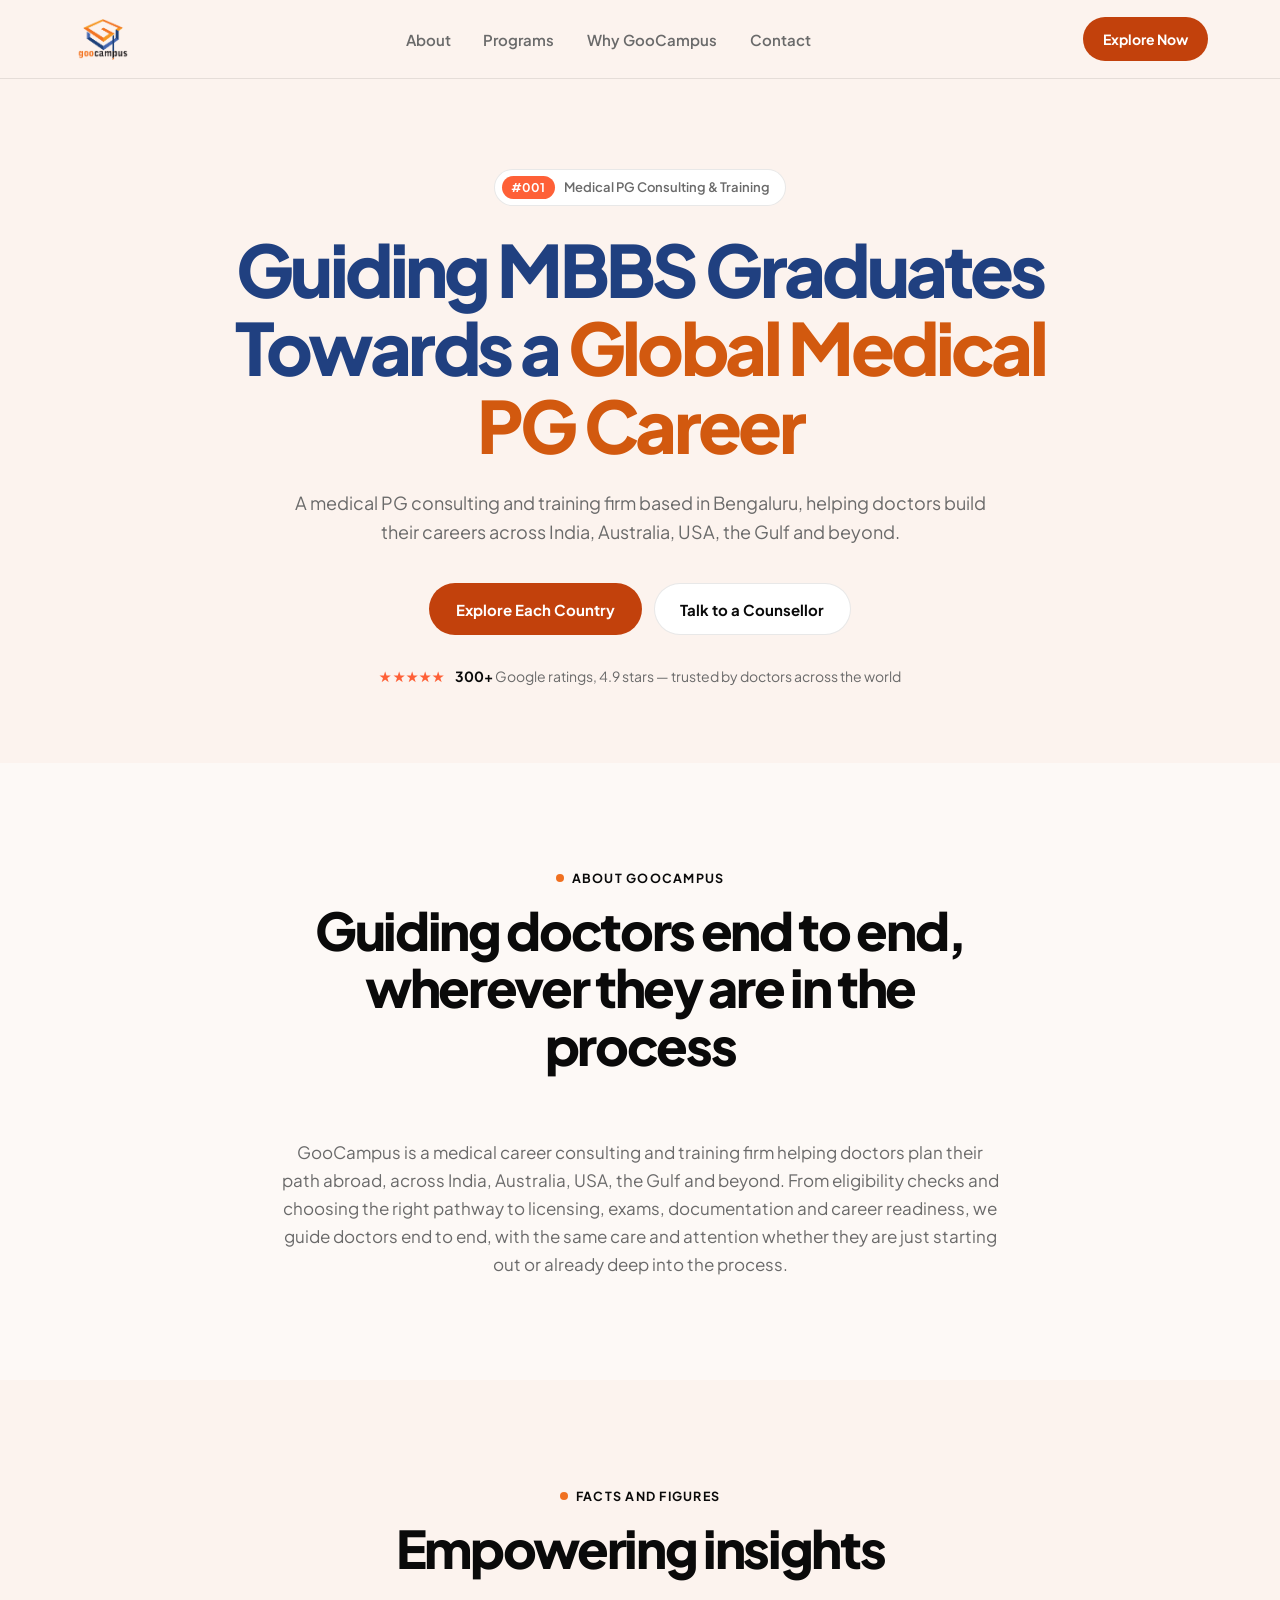
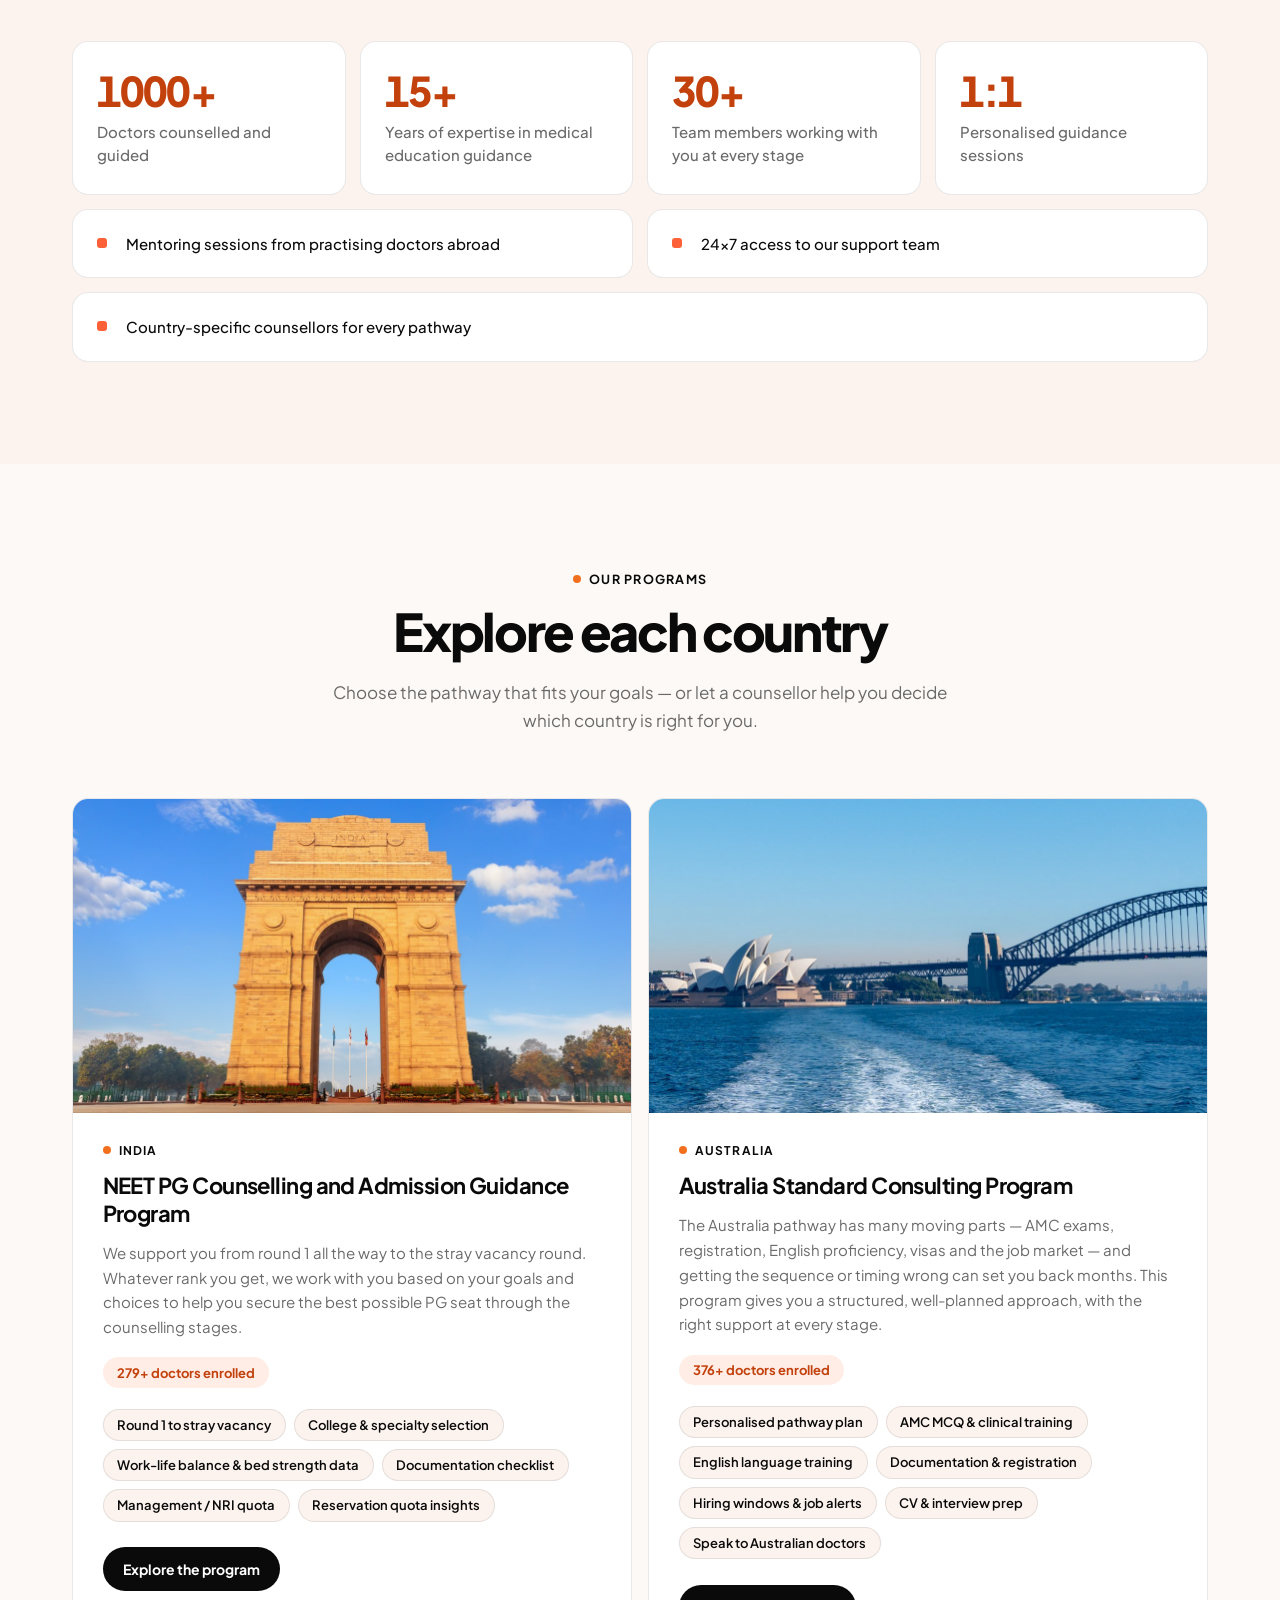
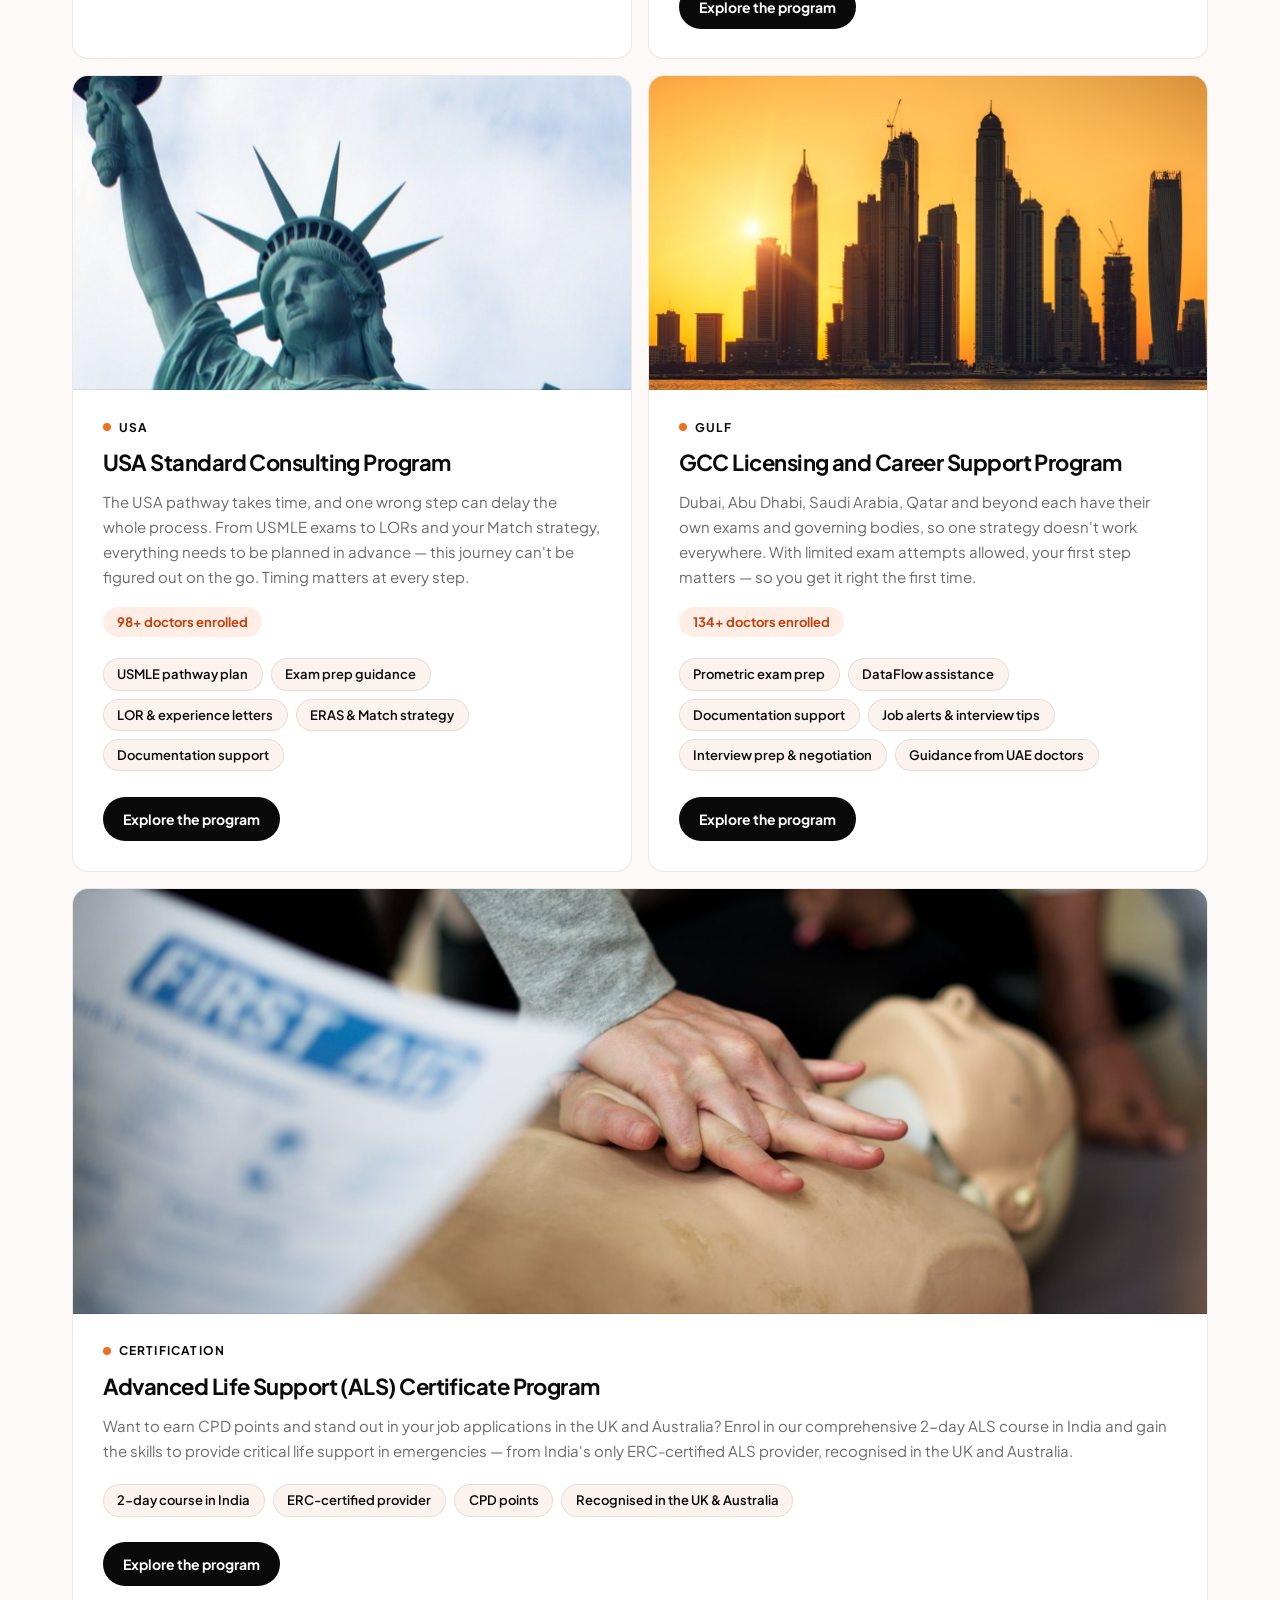
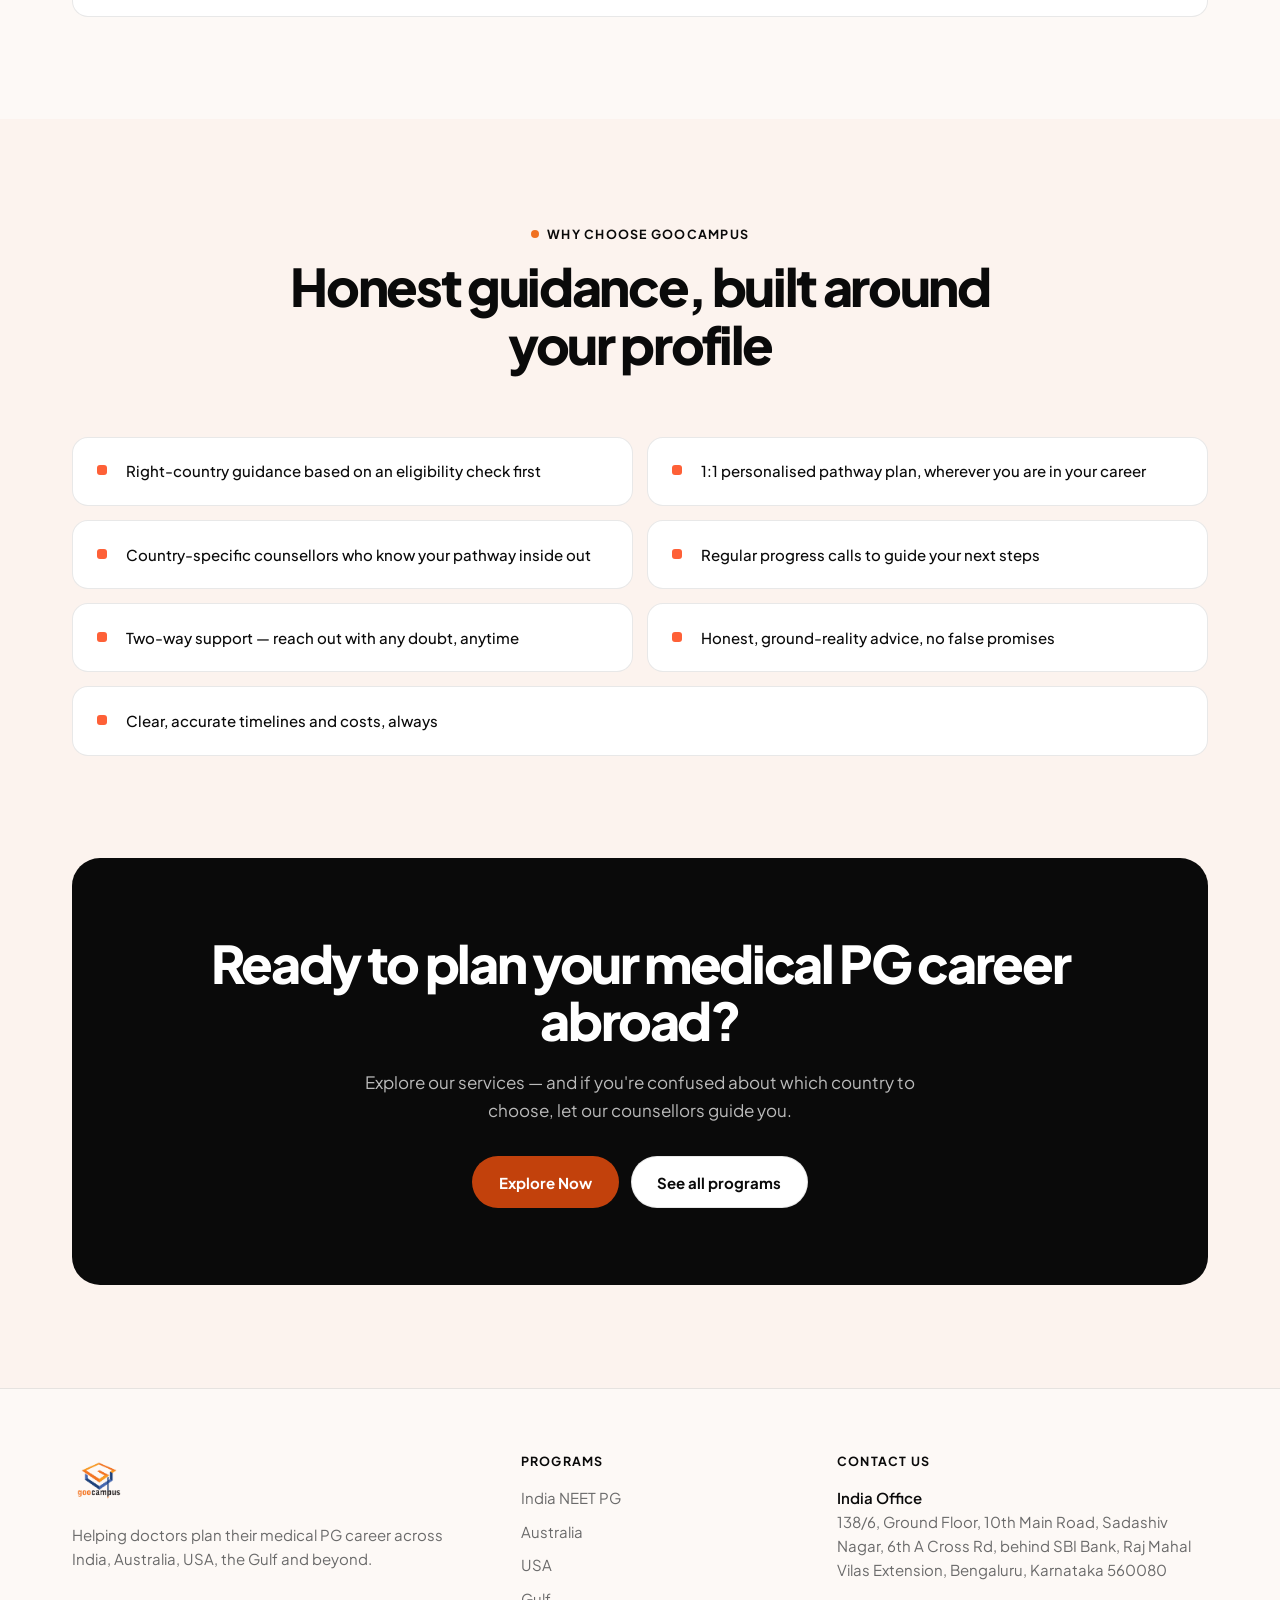
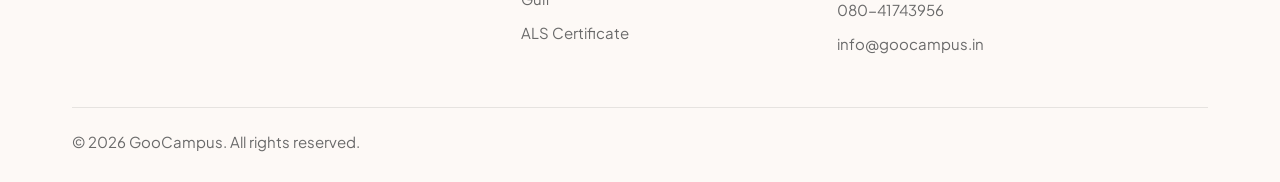
==== index.html @ 0799e36a "Add the GooCampus umbrella landing page A single hub page introducing GooCampus and linking out to t" ====
<!doctype html>
<html lang="en">
<head>
<meta charset="utf-8" />
<meta name="viewport" content="width=device-width, initial-scale=1" />
<title>GooCampus — Guiding MBBS Graduates Towards a Global Medical PG Career</title>
<meta name="description" content="A medical PG consulting and training firm based in Bengaluru, helping doctors build their careers across India, Australia, USA, the Gulf and beyond." />
<meta name="robots" content="index,follow" />

<link rel="icon" type="image/png" href="assets/favicon.png" media="(prefers-color-scheme: light)" />
<link rel="icon" type="image/png" href="assets/favicon-dark.png" media="(prefers-color-scheme: dark)" />
<link rel="apple-touch-icon" href="assets/favicon.png" />

<link rel="preconnect" href="https://fonts.googleapis.com">
<link rel="preconnect" href="https://fonts.gstatic.com" crossorigin>
<link href="https://fonts.googleapis.com/css2?family=Plus+Jakarta+Sans:wght@400;500;600;700;800&display=swap" rel="stylesheet">

<style>
/* ===========================================================================
   Design follows the supplied reference: warm cream page, white cards, a coral
   accent, heavy tight display type, full-pill buttons and a centred eyebrow →
   headline → subcopy rhythm before every grid.

   Two deliberate departures, both for legibility:
   · The reference puts white text on its coral (#FE6037). That measures about
     3:1, which fails AA for button-sized text, so anything carrying white text
     uses --flame-deep instead and the bright coral stays decorative.
   · The reference sets Open Sauce, which is not on Google Fonts. Plus Jakarta
     Sans is the closest widely-available match — same geometric warmth and it
     takes the same tight tracking.
   =========================================================================== */
:root{
  --cream:#FCF3EE;        /* page */
  --cream-soft:#FDF9F6;   /* alternating band */
  --white:#FFFFFF;        /* cards */
  --ink:#0A0A0A;
  --muted:#6A6A6A;      /* darkened from the reference #757575: that measures 4.21:1 on this cream, under AA */
  --line:rgba(10,10,10,.09);

  --flame:#FE6037;        /* decorative only — fails AA behind white text */
  --flame-deep:#C2410C;   /* carries white text */
  --flame-soft:#FFEDE6;

  /* Sampled straight out of assets/logo.png: the mark is 240,112,32 orange over
     32,64,128 blue. The blue is dark enough to carry headline text as-is. The
     orange at full strength measures only ~2.7:1 on the cream — under the 3:1
     large-text floor — so headline orange is a touch deeper while staying in
     the same family as the mark. */
  --brand-blue:#204080;
  --brand-orange:#F07020;      /* the logo's own orange — icons, rules, fills */
  --brand-orange-text:#D2590F; /* same family, dark enough to set type on cream */

  --sans:"Plus Jakarta Sans",system-ui,-apple-system,"Segoe UI",sans-serif;

  --shell:1200px;
  --pad:clamp(72px,8vw,132px);
  --r:16px;
}

*,*::before,*::after{box-sizing:border-box;margin:0;padding:0}
html{scroll-behavior:smooth;-webkit-text-size-adjust:100%}
body{font-family:var(--sans);background:var(--cream);color:var(--ink);
     -webkit-font-smoothing:antialiased;overflow-x:hidden}
img{max-width:100%;display:block}
a{color:inherit;text-decoration:none}
.shell{max-width:var(--shell);margin:0 auto;padding-inline:clamp(20px,4vw,32px)}
.sec{padding-block:var(--pad)}
.band{background:var(--cream-soft)}

/* --- type ---------------------------------------------------------------- */
h1{font-size:clamp(2.5rem,6vw,4.5rem);line-height:1.08;letter-spacing:-.05em;font-weight:800;color:var(--brand-blue)}
h2{font-size:clamp(2rem,4.4vw,3.25rem);line-height:1.1;letter-spacing:-.045em;font-weight:800}
h3{font-size:1.375rem;line-height:1.25;letter-spacing:-.025em;font-weight:700}
.dim{color:var(--brand-orange-text)}
.lede{font-size:1.0625rem;line-height:1.65;color:var(--muted);max-width:52ch}

/* eyebrow: coral dot + caps label, centred above every section head */
.eyebrow{display:inline-flex;align-items:center;gap:.5rem;font-size:.78125rem;font-weight:700;
         letter-spacing:.1em;text-transform:uppercase;color:var(--ink)}
.eyebrow::before{content:"";width:8px;height:8px;border-radius:50%;background:var(--brand-orange)}
.head{text-align:center;max-width:46rem;margin:0 auto clamp(40px,5vw,64px)}
.head h2{margin-top:1rem}
.head .lede{margin:1.1rem auto 0;text-align:center}

/* --- buttons: full pills ------------------------------------------------- */
.btn{display:inline-flex;align-items:center;justify-content:center;gap:.5rem;
     min-height:52px;padding:.85rem 1.6rem;border-radius:999px;border:1px solid transparent;
     font-size:.9375rem;font-weight:700;line-height:1;
     transition:background-color .18s ease,color .18s ease,border-color .18s ease,transform .18s cubic-bezier(.16,1,.3,1)}
.btn:active{transform:translateY(1px)}
.btn-flame{background:var(--flame-deep);color:#fff}
.btn-flame:hover{background:#9A3412}
.btn-ink{background:var(--ink);color:#fff}
.btn-ink:hover{background:#262626}
.btn-light{background:var(--white);color:var(--ink);border-color:var(--line)}
.btn-light:hover{border-color:rgba(10,10,10,.3)}
.btn-sm{min-height:44px;padding:.6rem 1.2rem;font-size:.875rem}

/* --- nav ----------------------------------------------------------------- */
.nav{position:sticky;top:0;z-index:60;background:rgba(252,243,238,.88);backdrop-filter:blur(12px);
     border-bottom:1px solid var(--line)}
.nav .shell{display:flex;align-items:center;justify-content:space-between;gap:20px;min-height:78px}
.brand img{height:54px;width:auto}
@media (min-width:1024px){.brand img{height:62px}}
.nav-links{display:flex;align-items:center;gap:.25rem}
.nav-links a{display:inline-flex;align-items:center;min-height:44px;padding:0 .9rem;
             font-size:.9375rem;font-weight:600;color:var(--muted);border-radius:999px}
.nav-links a:hover{color:var(--ink);background:var(--white)}
@media (max-width:920px){.nav-links{display:none}}

/* --- hero ---------------------------------------------------------------- */
.hero{padding-block:clamp(56px,7vw,104px) clamp(48px,6vw,80px);text-align:center}
.pill{display:inline-flex;align-items:center;gap:.6rem;background:var(--white);border:1px solid var(--line);
      border-radius:999px;padding:.4rem .9rem .4rem .4rem;font-size:.8125rem;font-weight:600;color:var(--muted)}
.pill b{background:var(--flame);color:#fff;border-radius:999px;padding:.25rem .6rem;font-size:.75rem;font-weight:700}
.hero h1{margin-top:1.5rem;max-width:18ch;margin-inline:auto}
.hero .lede{margin:1.5rem auto 0;text-align:center;font-size:1.125rem;max-width:56ch}
.hero-cta{margin-top:2.25rem;display:flex;flex-wrap:wrap;gap:12px;justify-content:center}
.rating{margin-top:2rem;display:inline-flex;align-items:center;gap:.6rem;font-size:.875rem;color:var(--muted)}
.stars{color:var(--flame);letter-spacing:.08em}

/* --- stats --------------------------------------------------------------- */
.stats{display:grid;grid-template-columns:repeat(4,1fr);gap:14px}
@media (max-width:980px){.stats{grid-template-columns:repeat(2,1fr)}}
@media (max-width:520px){.stats{grid-template-columns:1fr}}
.stat{background:var(--white);border:1px solid var(--line);border-radius:var(--r);padding:1.75rem 1.5rem}
.stat dt{font-size:clamp(2rem,3.2vw,2.75rem);font-weight:800;letter-spacing:-.045em;line-height:1;
         color:var(--flame-deep);font-variant-numeric:tabular-nums lining-nums}
.stat dd{margin-top:.65rem;font-size:.9375rem;line-height:1.5;color:var(--muted);font-weight:500}

/* --- programme cards ----------------------------------------------------- */
.programs{display:grid;grid-template-columns:repeat(2,1fr);gap:16px}
@media (max-width:900px){.programs{grid-template-columns:1fr}}
.prog{background:var(--white);border:1px solid var(--line);border-radius:var(--r);
      display:flex;flex-direction:column;overflow:hidden}
.prog.wide{grid-column:1 / -1}
/* Country banner across the top. Fixed 16:9 on the half-width cards and a
   shallower strip on the full-width one, so the row heights stay even. */
.prog-img{position:relative;background:var(--cream);aspect-ratio:16/9}
.prog.wide .prog-img{aspect-ratio:24/9}
.prog-img img{width:100%;height:100%;object-fit:cover;display:block}
.prog-img::after{content:"";position:absolute;inset:0;pointer-events:none;
                 box-shadow:inset 0 -1px 0 var(--line)}
.prog-body{padding:1.85rem;display:flex;flex-direction:column;flex:1}
.prog .eyebrow{font-size:.75rem}
.prog h3{margin-top:.9rem}
.prog p{margin-top:.85rem;font-size:.9375rem;line-height:1.65;color:var(--muted)}
.enrolled{margin-top:1.1rem;display:inline-flex;align-items:center;gap:.5rem;align-self:flex-start;
          background:var(--flame-soft);color:var(--flame-deep);border-radius:999px;
          padding:.45rem .9rem;font-size:.8125rem;font-weight:700}
.tags{margin-top:1.3rem;display:flex;flex-wrap:wrap;gap:8px}
.tag{display:inline-flex;align-items:center;background:var(--cream);border:1px solid var(--line);
     border-radius:999px;padding:.45rem .85rem;font-size:.8125rem;font-weight:600;color:var(--ink)}
.prog .go{margin-top:1.6rem;align-self:flex-start}

/* --- why list ------------------------------------------------------------ */
.why{display:grid;grid-template-columns:repeat(2,1fr);gap:14px}
@media (max-width:820px){.why{grid-template-columns:1fr}}
.why li{list-style:none;background:var(--white);border:1px solid var(--line);border-radius:var(--r);
        padding:1.35rem 1.5rem 1.35rem 3.3rem;position:relative;font-size:.9375rem;line-height:1.6;
        font-weight:500}
.why li::before{content:"";position:absolute;left:1.5rem;top:1.72rem;width:10px;height:10px;
                border-radius:3px;background:var(--flame)}

/* --- final CTA ----------------------------------------------------------- */
.final{background:var(--ink);color:#fff;border-radius:28px;padding:clamp(48px,6vw,80px) clamp(28px,5vw,64px);
       text-align:center}
.final h2{color:#fff}
.final p{margin:1.2rem auto 0;max-width:46ch;color:rgba(255,255,255,.72);font-size:1.0625rem;line-height:1.65}
.final .hero-cta{margin-top:2rem}

/* --- footer -------------------------------------------------------------- */
.foot{background:var(--cream-soft);border-top:1px solid var(--line);padding-block:clamp(48px,5vw,72px) 28px}
.foot-grid{display:grid;grid-template-columns:1.5fr 1fr 1.4fr;gap:clamp(28px,4vw,56px)}
@media (max-width:860px){.foot-grid{grid-template-columns:1fr;gap:32px}}
.foot h4{font-size:.78125rem;font-weight:700;letter-spacing:.1em;text-transform:uppercase;margin-bottom:1.1rem}
.foot ul{list-style:none}
.foot li+li{margin-top:.6rem}
.foot a,.foot p{font-size:.9375rem;color:var(--muted);line-height:1.6}
.foot a:hover{color:var(--ink)}
.foot img{height:54px;width:auto}
.foot-bottom{margin-top:clamp(36px,4vw,56px);padding-top:22px;border-top:1px solid var(--line);
             font-size:.8125rem;color:var(--muted)}

/* --- motion: resting state is visible, so a blocked script cannot hide it - */
.js [data-reveal]{opacity:0;transform:translateY(20px)}
.js [data-reveal].in{opacity:1;transform:none;
  transition:opacity .7s cubic-bezier(.16,1,.3,1),transform .7s cubic-bezier(.16,1,.3,1)}
@media (prefers-reduced-motion:reduce){
  html{scroll-behavior:auto}
  .js [data-reveal]{opacity:1;transform:none}
  .btn:active{transform:none}
}
</style>
</head>
<body>
<script>document.documentElement.classList.add('js');document.body&&0;</script>

<a href="#main" class="btn btn-ink btn-sm" style="position:absolute;left:-9999px;top:0"
   onfocus="this.style.left='16px';this.style.top='16px';this.style.zIndex=99"
   onblur="this.style.left='-9999px'">Skip to content</a>

<!-- ============ NAV ============ -->
<header class="nav">
  <div class="shell">
    <a class="brand" href="#top" aria-label="GooCampus — home">
      <img src="assets/logo.png" alt="GooCampus" width="1080" height="1080" />
    </a>
    <nav class="nav-links" aria-label="Primary">
      <a href="#about">About</a>
      <a href="#programs">Programs</a>
      <a href="#why">Why GooCampus</a>
      <a href="#contact">Contact</a>
    </nav>
    <a class="btn btn-flame btn-sm" href="https://goocampus.fillout.com/goocampus-free-consultation"
       target="_blank" rel="noopener noreferrer">Explore Now</a>
  </div>
</header>

<main id="main">
<div id="top"></div>

<!-- ============ HERO ============ -->
<section class="hero">
  <div class="shell">
    <span class="pill" data-reveal><b>#001</b> Medical PG Consulting &amp; Training</span>
    <h1 data-reveal style="transition-delay:.06s">Guiding MBBS Graduates Towards a <span class="dim">Global Medical PG Career</span></h1>
    <p class="lede" data-reveal style="transition-delay:.12s">A medical PG consulting and training firm based in Bengaluru, helping doctors build their careers across India, Australia, USA, the Gulf and beyond.</p>
    <div class="hero-cta" data-reveal style="transition-delay:.18s">
      <a class="btn btn-flame" href="#programs">Explore Each Country</a>
      <a class="btn btn-light" href="https://goocampus.fillout.com/goocampus-free-consultation" target="_blank" rel="noopener noreferrer">Talk to a Counsellor</a>
    </div>
    <p class="rating" data-reveal style="transition-delay:.24s">
      <span class="stars" aria-hidden="true">★★★★★</span>
      <span><strong style="color:var(--ink)">300+</strong> Google ratings, 4.9 stars — trusted by doctors across the world</span>
    </p>
  </div>
</section>

<!-- ============ ABOUT ============ -->
<section class="sec band" id="about">
  <div class="shell">
    <div class="head" data-reveal>
      <span class="eyebrow">About GooCampus</span>
      <h2>Guiding doctors end to end, wherever they are in the process</h2>
    </div>
    <p class="lede" data-reveal style="max-width:60ch;margin-inline:auto;text-align:center;font-size:1.0625rem">
      GooCampus is a medical career consulting and training firm helping doctors plan their path abroad,
      across India, Australia, USA, the Gulf and beyond. From eligibility checks and choosing the right
      pathway to licensing, exams, documentation and career readiness, we guide doctors end to end, with
      the same care and attention whether they are just starting out or already deep into the process.
    </p>
  </div>
</section>

<!-- ============ FACTS AND FIGURES ============ -->
<section class="sec">
  <div class="shell">
    <div class="head" data-reveal>
      <span class="eyebrow">Facts and Figures</span>
      <h2>Empowering insights</h2>
    </div>
    <dl class="stats">
      <div class="stat" data-reveal><dt>1000+</dt><dd>Doctors counselled and guided</dd></div>
      <div class="stat" data-reveal style="transition-delay:.05s"><dt>15+</dt><dd>Years of expertise in medical education guidance</dd></div>
      <div class="stat" data-reveal style="transition-delay:.1s"><dt>30+</dt><dd>Team members working with you at every stage</dd></div>
      <div class="stat" data-reveal style="transition-delay:.15s"><dt>1:1</dt><dd>Personalised guidance sessions</dd></div>
    </dl>
    <ul class="why" style="margin-top:14px">
      <li data-reveal>Mentoring sessions from practising doctors abroad</li>
      <li data-reveal style="transition-delay:.05s">24×7 access to our support team</li>
      <li data-reveal style="transition-delay:.1s;grid-column:1 / -1">Country-specific counsellors for every pathway</li>
    </ul>
  </div>
</section>

<!-- ============ PROGRAMS ============ -->
<section class="sec band" id="programs">
  <div class="shell">
    <div class="head" data-reveal>
      <span class="eyebrow">Our Programs</span>
      <h2>Explore each country</h2>
      <p class="lede">Choose the pathway that fits your goals — or let a counsellor help you decide which country is right for you.</p>
    </div>

    <div class="programs">

      <article class="prog" data-reveal>
        <div class="prog-img"><img src="assets/card-india.jpg" width="1120" height="630" loading="lazy" decoding="async" alt="India Gate, the war memorial in New Delhi, lit by the morning sun" /></div>
        <div class="prog-body">
        <span class="eyebrow">India</span>
        <h3>NEET PG Counselling and Admission Guidance Program</h3>
        <p>We support you from round 1 all the way to the stray vacancy round. Whatever rank you get, we work with you based on your goals and choices to help you secure the best possible PG seat through the counselling stages.</p>
        <span class="enrolled">279+ doctors enrolled</span>
        <div class="tags">
          <span class="tag">Round 1 to stray vacancy</span>
          <span class="tag">College &amp; specialty selection</span>
          <span class="tag">Work-life balance &amp; bed strength data</span>
          <span class="tag">Documentation checklist</span>
          <span class="tag">Management / NRI quota</span>
          <span class="tag">Reservation quota insights</span>
        </div>
        <a class="btn btn-ink btn-sm go" href="https://goocampus.fillout.com/goocampus-free-consultation" target="_blank" rel="noopener noreferrer">Explore the program</a>
        </div>
      </article>

      <article class="prog" data-reveal style="transition-delay:.05s">
        <div class="prog-img"><img src="assets/card-australia.jpg" width="1120" height="630" loading="lazy" decoding="async" alt="The Sydney Opera House and Harbour Bridge seen across the water" /></div>
        <div class="prog-body">
        <span class="eyebrow">Australia</span>
        <h3>Australia Standard Consulting Program</h3>
        <p>The Australia pathway has many moving parts — AMC exams, registration, English proficiency, visas and the job market — and getting the sequence or timing wrong can set you back months. This program gives you a structured, well-planned approach, with the right support at every stage.</p>
        <span class="enrolled">376+ doctors enrolled</span>
        <div class="tags">
          <span class="tag">Personalised pathway plan</span>
          <span class="tag">AMC MCQ &amp; clinical training</span>
          <span class="tag">English language training</span>
          <span class="tag">Documentation &amp; registration</span>
          <span class="tag">Hiring windows &amp; job alerts</span>
          <span class="tag">CV &amp; interview prep</span>
          <span class="tag">Speak to Australian doctors</span>
        </div>
        <a class="btn btn-ink btn-sm go" href="https://goocampusaustralia.com" target="_blank" rel="noopener noreferrer">Explore the program</a>
        </div>
      </article>

      <article class="prog" data-reveal style="transition-delay:.1s">
        <div class="prog-img"><img src="assets/card-usa.jpg" width="1120" height="630" loading="lazy" decoding="async" alt="Close-up of the Statue of Liberty — her face, crown and raised torch against the sky" /></div>
        <div class="prog-body">
        <span class="eyebrow">USA</span>
        <h3>USA Standard Consulting Program</h3>
        <p>The USA pathway takes time, and one wrong step can delay the whole process. From USMLE exams to LORs and your Match strategy, everything needs to be planned in advance — this journey can't be figured out on the go. Timing matters at every step.</p>
        <span class="enrolled">98+ doctors enrolled</span>
        <div class="tags">
          <span class="tag">USMLE pathway plan</span>
          <span class="tag">Exam prep guidance</span>
          <span class="tag">LOR &amp; experience letters</span>
          <span class="tag">ERAS &amp; Match strategy</span>
          <span class="tag">Documentation support</span>
        </div>
        <a class="btn btn-ink btn-sm go" href="https://goocampus-usa.netlify.app" target="_blank" rel="noopener noreferrer">Explore the program</a>
        </div>
      </article>

      <article class="prog" data-reveal style="transition-delay:.15s">
        <div class="prog-img"><img src="assets/card-gulf.jpg" width="1120" height="630" loading="lazy" decoding="async" alt="The Dubai Marina skyline of high-rise towers at sunrise" /></div>
        <div class="prog-body">
        <span class="eyebrow">Gulf</span>
        <h3>GCC Licensing and Career Support Program</h3>
        <p>Dubai, Abu Dhabi, Saudi Arabia, Qatar and beyond each have their own exams and governing bodies, so one strategy doesn't work everywhere. With limited exam attempts allowed, your first step matters — so you get it right the first time.</p>
        <span class="enrolled">134+ doctors enrolled</span>
        <div class="tags">
          <span class="tag">Prometric exam prep</span>
          <span class="tag">DataFlow assistance</span>
          <span class="tag">Documentation support</span>
          <span class="tag">Job alerts &amp; interview tips</span>
          <span class="tag">Interview prep &amp; negotiation</span>
          <span class="tag">Guidance from UAE doctors</span>
        </div>
        <a class="btn btn-ink btn-sm go" href="https://goocampus-gulf-licensing.netlify.app" target="_blank" rel="noopener noreferrer">Explore the program</a>
        </div>
      </article>

      <article class="prog wide" data-reveal style="transition-delay:.2s">
        <div class="prog-img"><img src="assets/card-als.jpg" width="1680" height="630" loading="lazy" decoding="async" alt="Hands performing chest compressions on a CPR training manikin" /></div>
        <div class="prog-body">
        <span class="eyebrow">Certification</span>
        <h3>Advanced Life Support (ALS) Certificate Program</h3>
        <p>Want to earn CPD points and stand out in your job applications in the UK and Australia? Enrol in our comprehensive 2-day ALS course in India and gain the skills to provide critical life support in emergencies — from India's only ERC-certified ALS provider, recognised in the UK and Australia.</p>
        <div class="tags">
          <span class="tag">2-day course in India</span>
          <span class="tag">ERC-certified provider</span>
          <span class="tag">CPD points</span>
          <span class="tag">Recognised in the UK &amp; Australia</span>
        </div>
        <a class="btn btn-ink btn-sm go" href="https://alscourse.com" target="_blank" rel="noopener noreferrer">Explore the program</a>
        </div>
      </article>

    </div>
  </div>
</section>

<!-- ============ WHY GOOCAMPUS ============ -->
<section class="sec" id="why">
  <div class="shell">
    <div class="head" data-reveal>
      <span class="eyebrow">Why Choose GooCampus</span>
      <h2>Honest guidance, built around your profile</h2>
    </div>
    <ul class="why">
      <li data-reveal>Right-country guidance based on an eligibility check first</li>
      <li data-reveal style="transition-delay:.05s">1:1 personalised pathway plan, wherever you are in your career</li>
      <li data-reveal style="transition-delay:.1s">Country-specific counsellors who know your pathway inside out</li>
      <li data-reveal style="transition-delay:.15s">Regular progress calls to guide your next steps</li>
      <li data-reveal style="transition-delay:.2s">Two-way support — reach out with any doubt, anytime</li>
      <li data-reveal style="transition-delay:.25s">Honest, ground-reality advice, no false promises</li>
      <li data-reveal style="transition-delay:.3s;grid-column:1 / -1">Clear, accurate timelines and costs, always</li>
    </ul>
  </div>
</section>

<!-- ============ FINAL CTA ============ -->
<section class="sec" style="padding-top:0">
  <div class="shell">
    <div class="final" data-reveal>
      <h2>Ready to plan your medical PG career abroad?</h2>
      <p>Explore our services — and if you're confused about which country to choose, let our counsellors guide you.</p>
      <div class="hero-cta">
        <a class="btn btn-flame" href="https://goocampus.fillout.com/goocampus-free-consultation" target="_blank" rel="noopener noreferrer">Explore Now</a>
        <a class="btn btn-light" href="#programs">See all programs</a>
      </div>
    </div>
  </div>
</section>

</main>

<!-- ============ FOOTER ============ -->
<footer class="foot" id="contact">
  <div class="shell">
    <div class="foot-grid">
      <div>
        <img src="assets/logo.png" alt="GooCampus" width="1080" height="1080" />
        <p style="margin-top:1rem;max-width:34ch">Helping doctors plan their medical PG career across India, Australia, USA, the Gulf and beyond.</p>
      </div>
      <div>
        <h4>Programs</h4>
        <ul>
          <li><a href="#programs">India NEET PG</a></li>
          <li><a href="https://goocampusaustralia.com" target="_blank" rel="noopener noreferrer">Australia</a></li>
          <li><a href="https://goocampus-usa.netlify.app" target="_blank" rel="noopener noreferrer">USA</a></li>
          <li><a href="https://goocampus-gulf-licensing.netlify.app" target="_blank" rel="noopener noreferrer">Gulf</a></li>
          <li><a href="https://alscourse.com" target="_blank" rel="noopener noreferrer">ALS Certificate</a></li>
        </ul>
      </div>
      <div>
        <h4>Contact Us</h4>
        <p><strong style="color:var(--ink);font-weight:600">India Office</strong><br />
          138/6, Ground Floor, 10th Main Road, Sadashiv Nagar, 6th A Cross Rd,
          behind SBI Bank, Raj Mahal Vilas Extension, Bengaluru, Karnataka 560080</p>
        <ul style="margin-top:1rem">
          <li><a href="tel:+918041743956">080-41743956</a></li>
          <li><a href="mailto:info@goocampus.in">info@goocampus.in</a></li>
        </ul>
      </div>
    </div>
    <p class="foot-bottom">&copy; 2026 GooCampus. All rights reserved.</p>
  </div>
</footer>

<script>
  // Reveal on scroll. The hidden state only exists under .js, and anything on
  // screen is revealed immediately, so a throttled observer can never strand
  // content invisible.
  const reduce = matchMedia('(prefers-reduced-motion: reduce)').matches;
  const targets = document.querySelectorAll('[data-reveal]');
  if (reduce || !('IntersectionObserver' in window)) {
    targets.forEach(el => el.classList.add('in'));
  } else {
    const io = new IntersectionObserver((entries, obs) => {
      entries.forEach(e => { if (e.isIntersecting) { e.target.classList.add('in'); obs.unobserve(e.target); } });
    }, { threshold: .08, rootMargin: '0px 0px -6% 0px' });
    targets.forEach(el => io.observe(el));
    // Safety net: anything still hidden after 2.5s is shown regardless.
    setTimeout(() => targets.forEach(el => {
      const r = el.getBoundingClientRect();
      if (r.top < innerHeight && r.bottom > 0) el.classList.add('in');
    }), 2500);
  }
</script>

</body>
</html>
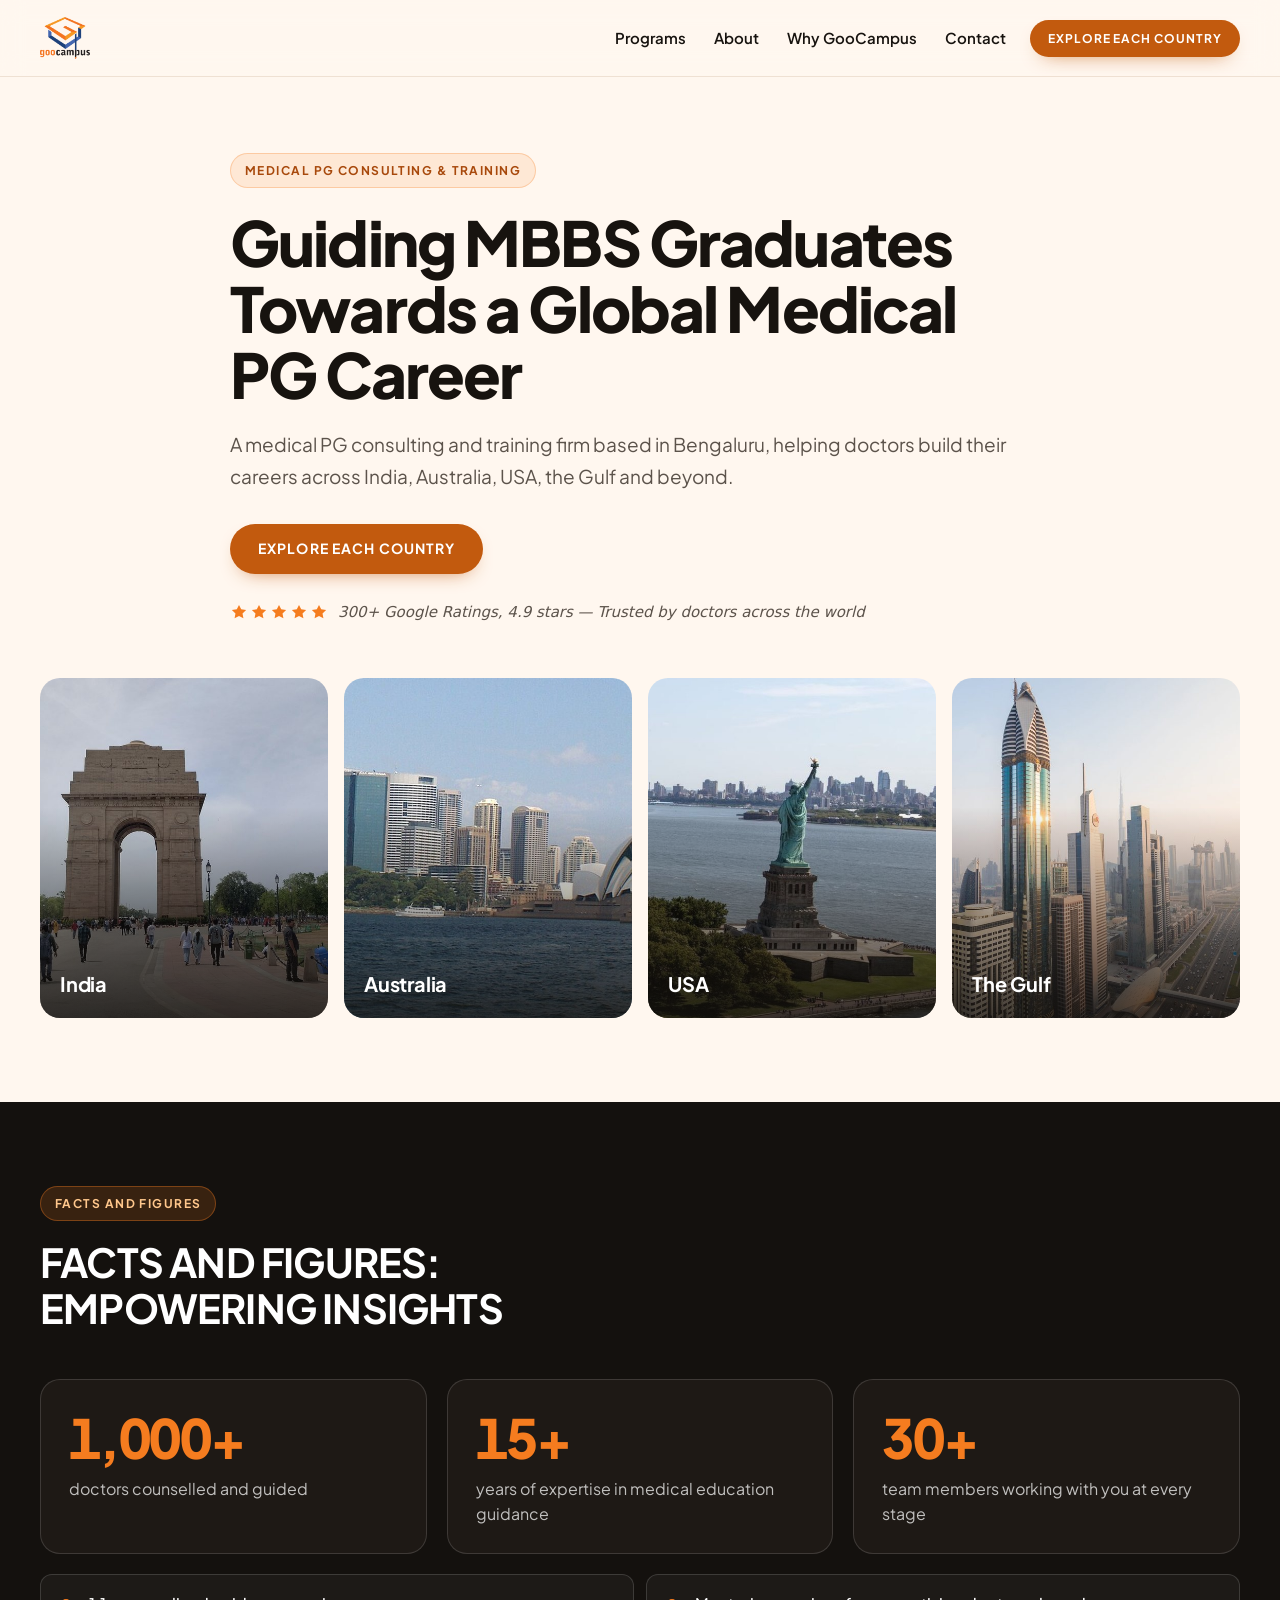
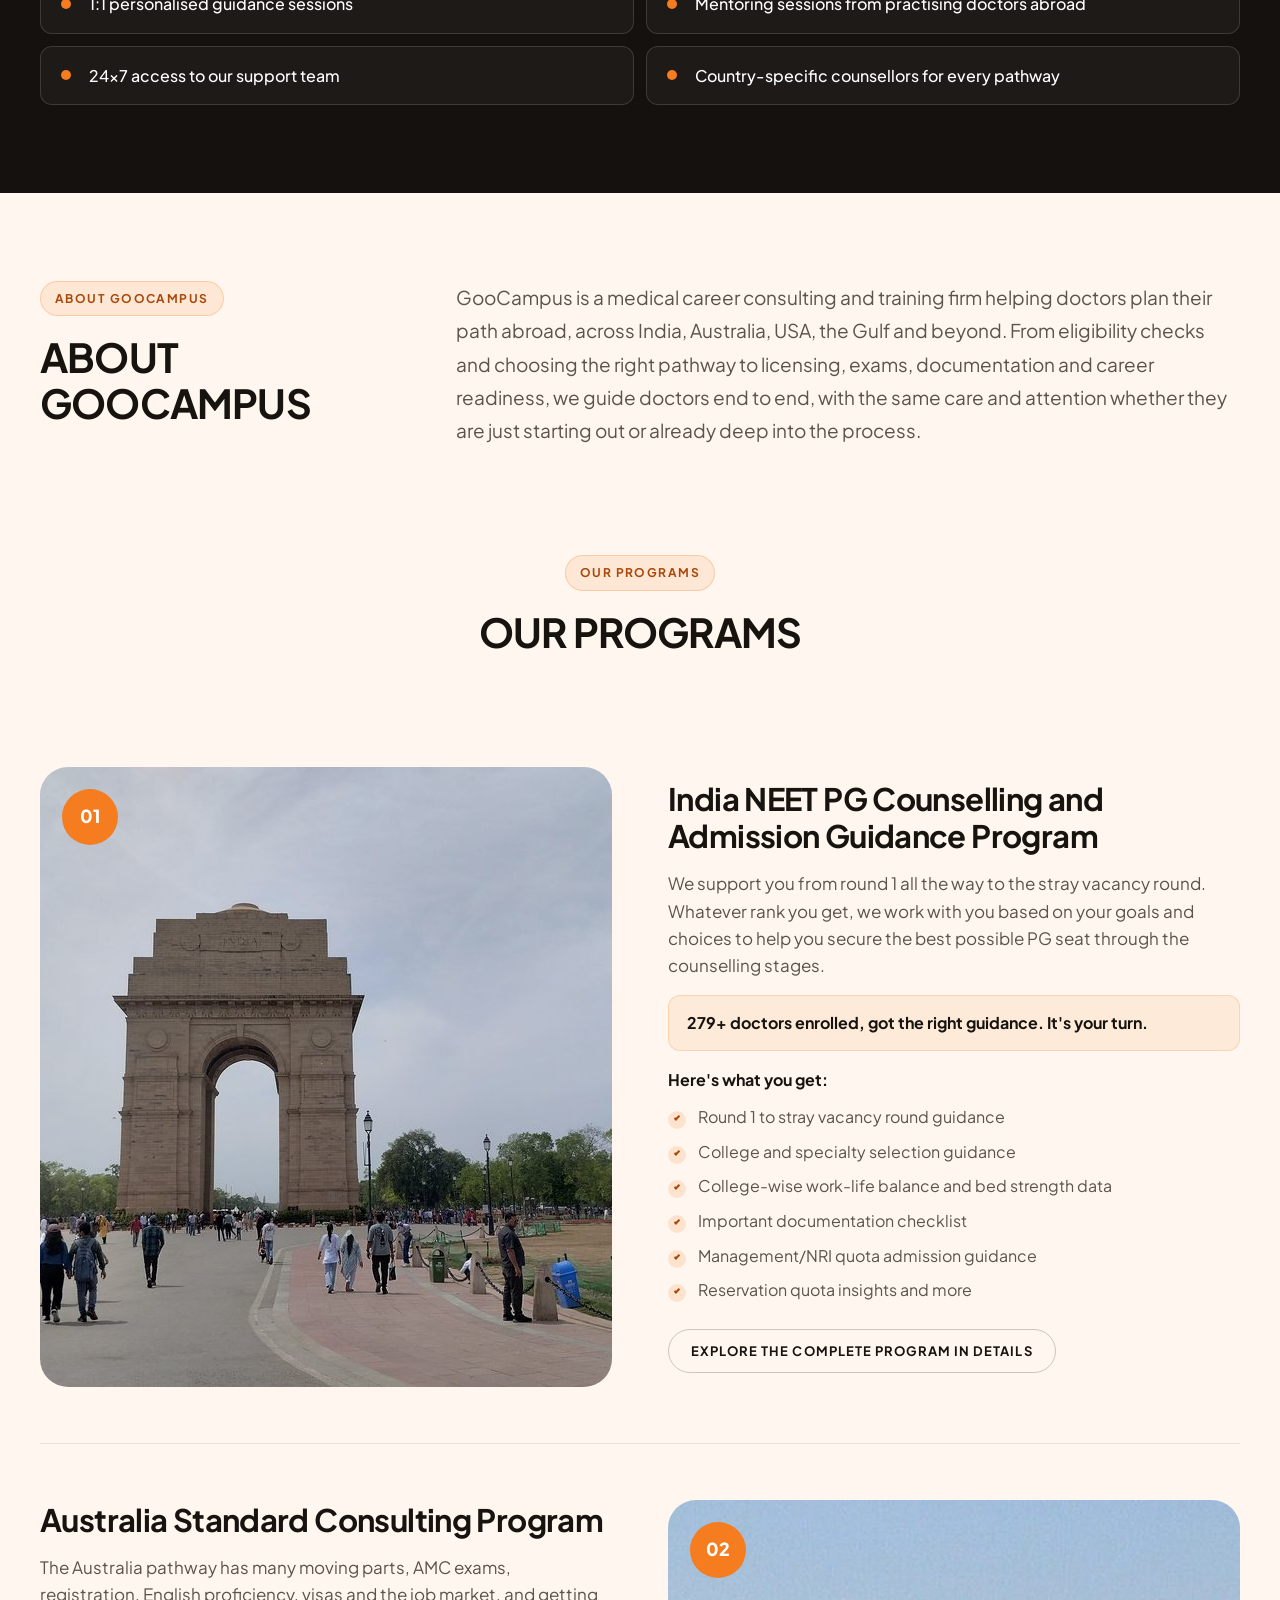
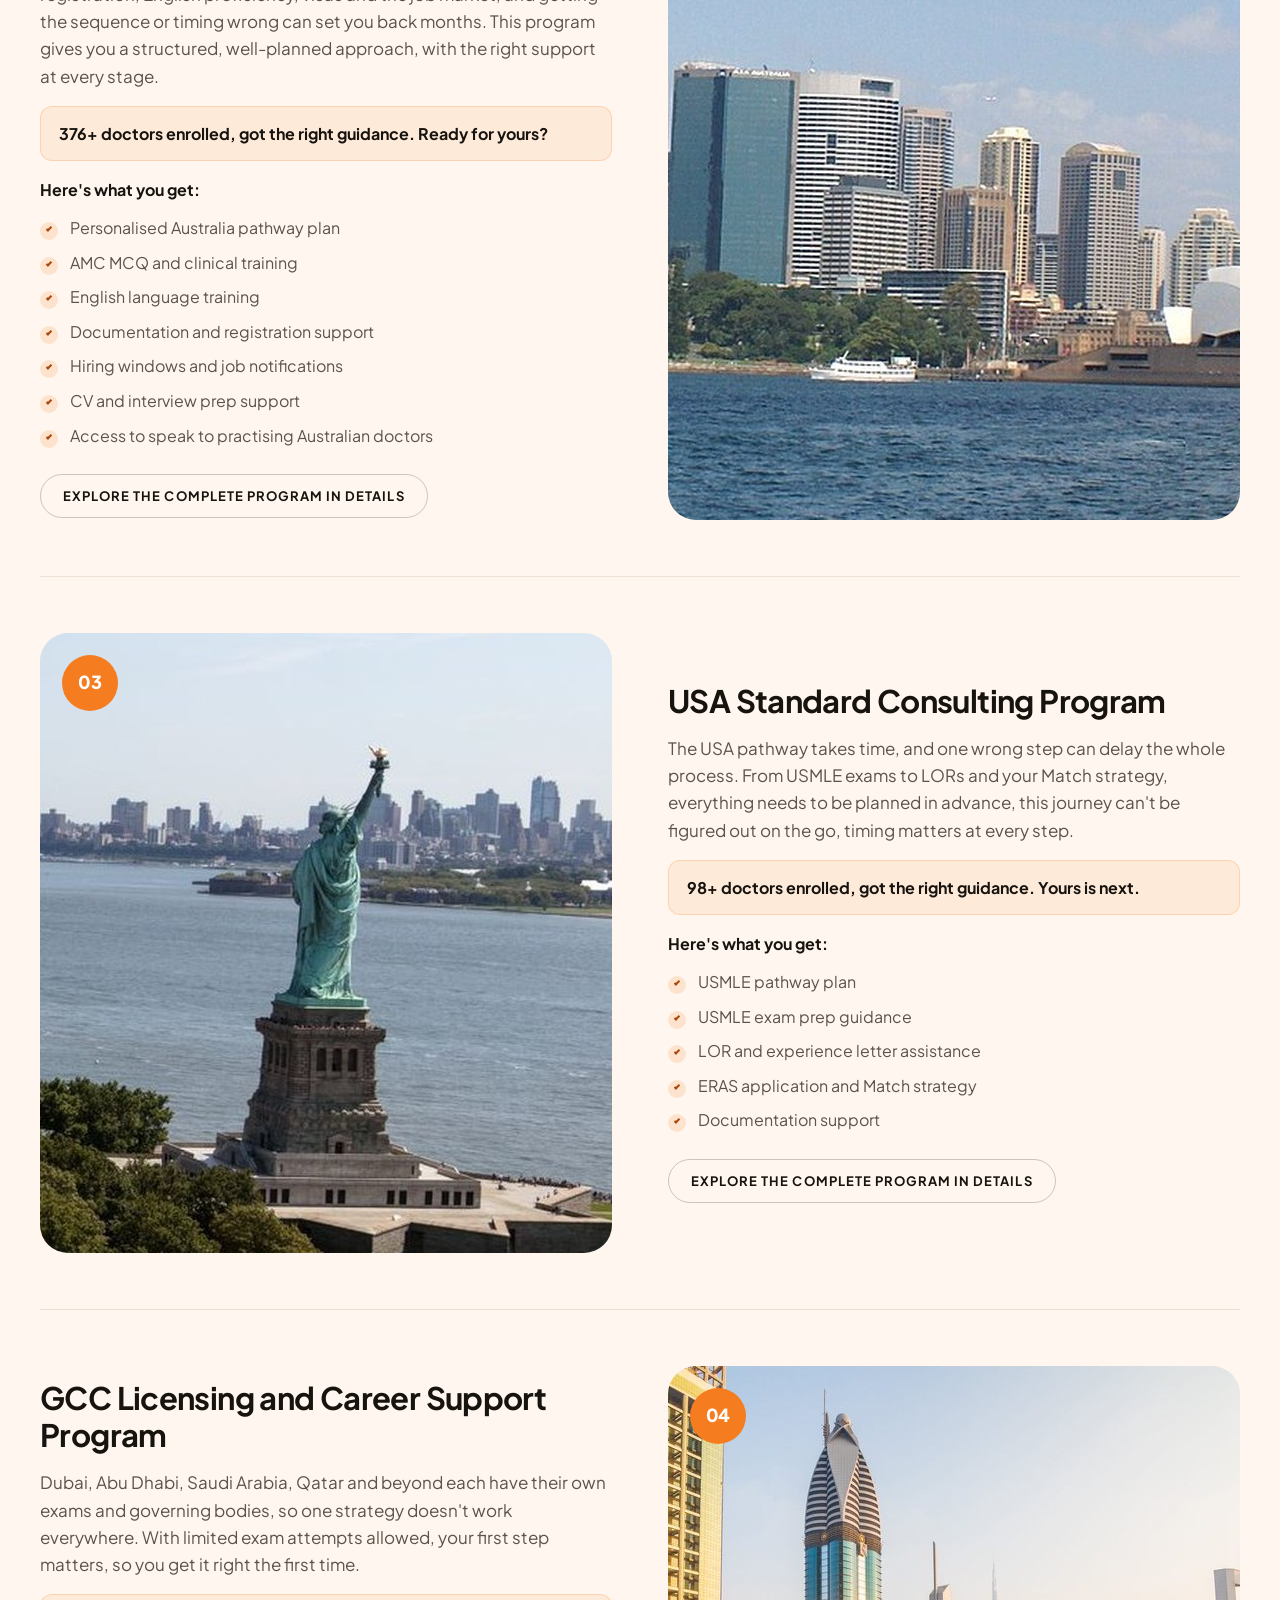
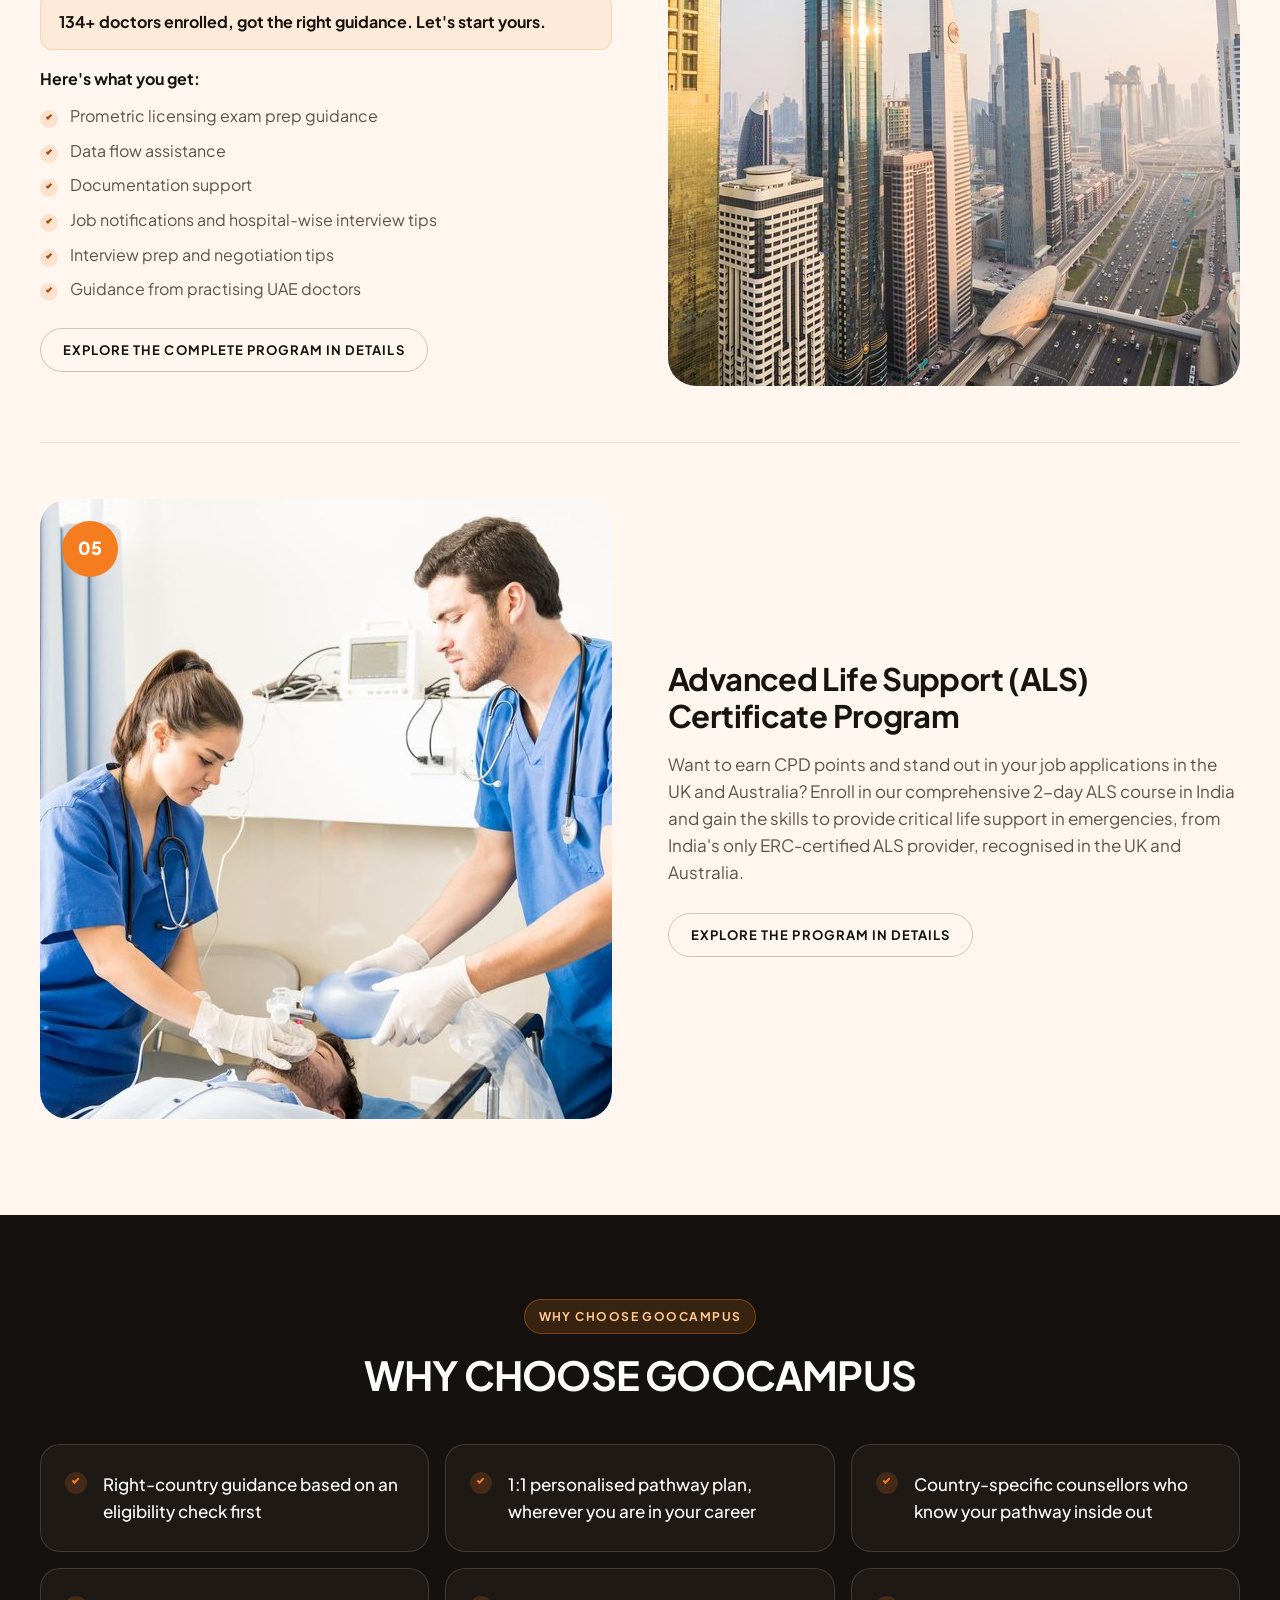
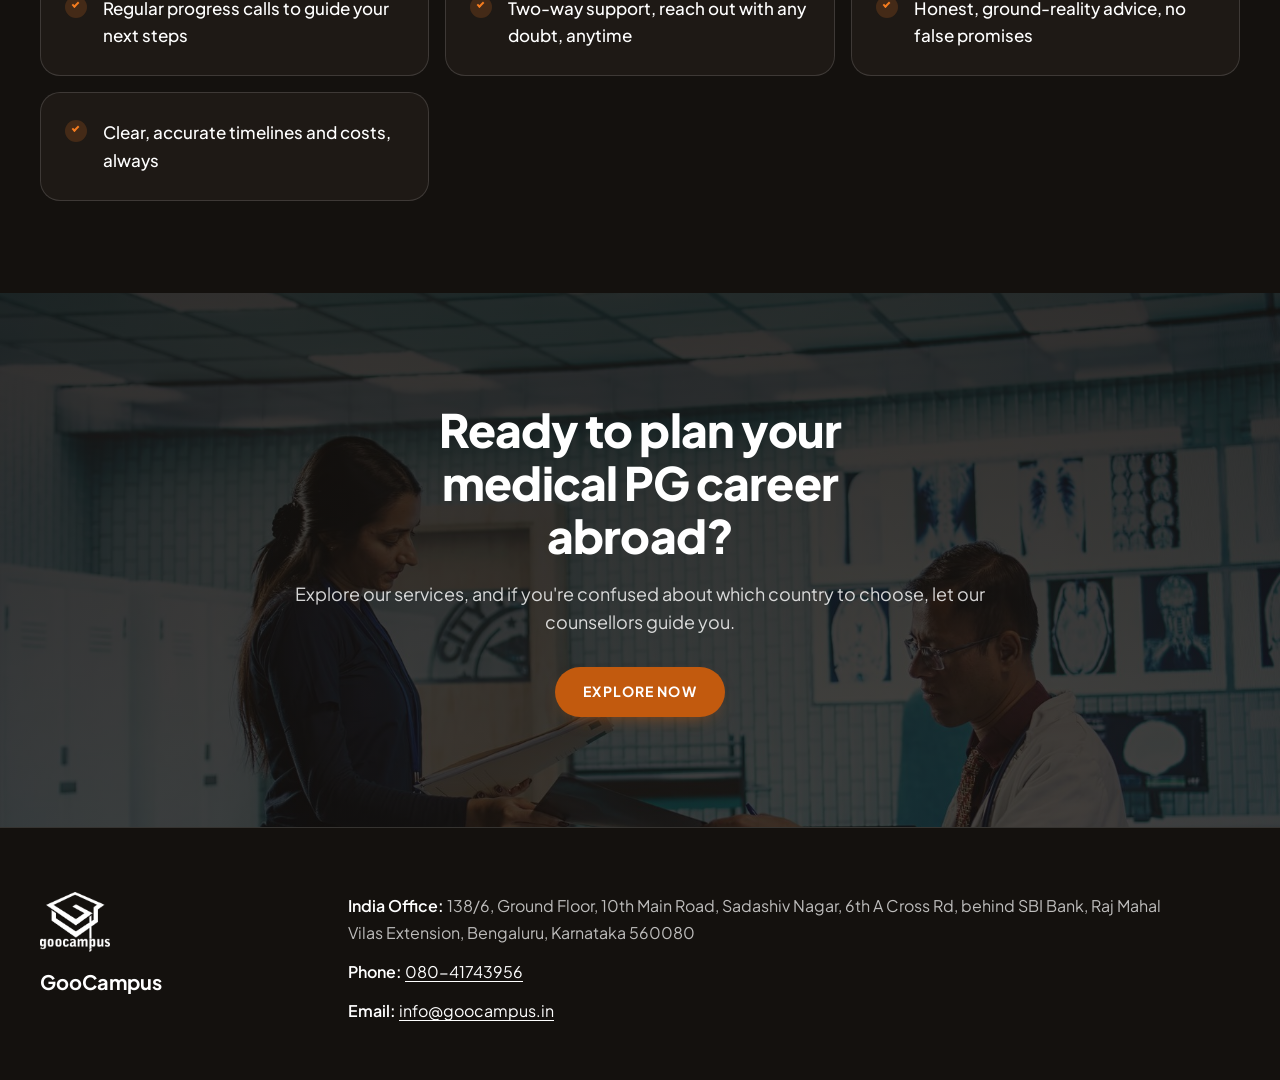
==== commit c73cccb4: "Replace the homepage with the country-bar version The hero now carries one bar per country (India, A" ====
--- a/index.html
+++ b/index.html
@@ -1,474 +1,315 @@
 <!doctype html>
 <html lang="en">
 <head>
-<meta charset="utf-8" />
-<meta name="viewport" content="width=device-width, initial-scale=1" />
+<meta charset="utf-8">
+<meta name="viewport" content="width=device-width, initial-scale=1">
 <title>GooCampus — Guiding MBBS Graduates Towards a Global Medical PG Career</title>
-<meta name="description" content="A medical PG consulting and training firm based in Bengaluru, helping doctors build their careers across India, Australia, USA, the Gulf and beyond." />
-<meta name="robots" content="index,follow" />
-
-<link rel="icon" type="image/png" href="assets/favicon.png" media="(prefers-color-scheme: light)" />
-<link rel="icon" type="image/png" href="assets/favicon-dark.png" media="(prefers-color-scheme: dark)" />
-<link rel="apple-touch-icon" href="assets/favicon.png" />
+<meta name="description" content="A medical PG consulting and training firm based in Bengaluru, helping doctors build their careers across India, Australia, USA, the Gulf and beyond.">
+<link rel="canonical" href="https://goocampusglobal.com/">
+
+<meta property="og:type" content="website">
+<meta property="og:url" content="https://goocampusglobal.com/">
+<meta property="og:title" content="GooCampus — Guiding MBBS Graduates Towards a Global Medical PG Career">
+<meta property="og:description" content="A medical PG consulting and training firm based in Bengaluru, helping doctors build their careers across India, Australia, USA, the Gulf and beyond.">
+<meta property="og:image" content="https://goocampusglobal.com/assets/program-india.jpg">
+<meta name="twitter:card" content="summary_large_image">
+
+<link rel="icon" type="image/png" href="/assets/favicon.png">
+<link rel="apple-touch-icon" href="/assets/favicon.png">
 
 <link rel="preconnect" href="https://fonts.googleapis.com">
 <link rel="preconnect" href="https://fonts.gstatic.com" crossorigin>
 <link href="https://fonts.googleapis.com/css2?family=Plus+Jakarta+Sans:wght@400;500;600;700;800&display=swap" rel="stylesheet">
-
-<style>
-/* ===========================================================================
-   Design follows the supplied reference: warm cream page, white cards, a coral
-   accent, heavy tight display type, full-pill buttons and a centred eyebrow →
-   headline → subcopy rhythm before every grid.
-
-   Two deliberate departures, both for legibility:
-   · The reference puts white text on its coral (#FE6037). That measures about
-     3:1, which fails AA for button-sized text, so anything carrying white text
-     uses --flame-deep instead and the bright coral stays decorative.
-   · The reference sets Open Sauce, which is not on Google Fonts. Plus Jakarta
-     Sans is the closest widely-available match — same geometric warmth and it
-     takes the same tight tracking.
-   =========================================================================== */
-:root{
-  --cream:#FCF3EE;        /* page */
-  --cream-soft:#FDF9F6;   /* alternating band */
-  --white:#FFFFFF;        /* cards */
-  --ink:#0A0A0A;
-  --muted:#6A6A6A;      /* darkened from the reference #757575: that measures 4.21:1 on this cream, under AA */
-  --line:rgba(10,10,10,.09);
-
-  --flame:#FE6037;        /* decorative only — fails AA behind white text */
-  --flame-deep:#C2410C;   /* carries white text */
-  --flame-soft:#FFEDE6;
-
-  /* Sampled straight out of assets/logo.png: the mark is 240,112,32 orange over
-     32,64,128 blue. The blue is dark enough to carry headline text as-is. The
-     orange at full strength measures only ~2.7:1 on the cream — under the 3:1
-     large-text floor — so headline orange is a touch deeper while staying in
-     the same family as the mark. */
-  --brand-blue:#204080;
-  --brand-orange:#F07020;      /* the logo's own orange — icons, rules, fills */
-  --brand-orange-text:#D2590F; /* same family, dark enough to set type on cream */
-
-  --sans:"Plus Jakarta Sans",system-ui,-apple-system,"Segoe UI",sans-serif;
-
-  --shell:1200px;
-  --pad:clamp(72px,8vw,132px);
-  --r:16px;
-}
-
-*,*::before,*::after{box-sizing:border-box;margin:0;padding:0}
-html{scroll-behavior:smooth;-webkit-text-size-adjust:100%}
-body{font-family:var(--sans);background:var(--cream);color:var(--ink);
-     -webkit-font-smoothing:antialiased;overflow-x:hidden}
-img{max-width:100%;display:block}
-a{color:inherit;text-decoration:none}
-.shell{max-width:var(--shell);margin:0 auto;padding-inline:clamp(20px,4vw,32px)}
-.sec{padding-block:var(--pad)}
-.band{background:var(--cream-soft)}
-
-/* --- type ---------------------------------------------------------------- */
-h1{font-size:clamp(2.5rem,6vw,4.5rem);line-height:1.08;letter-spacing:-.05em;font-weight:800;color:var(--brand-blue)}
-h2{font-size:clamp(2rem,4.4vw,3.25rem);line-height:1.1;letter-spacing:-.045em;font-weight:800}
-h3{font-size:1.375rem;line-height:1.25;letter-spacing:-.025em;font-weight:700}
-.dim{color:var(--brand-orange-text)}
-.lede{font-size:1.0625rem;line-height:1.65;color:var(--muted);max-width:52ch}
-
-/* eyebrow: coral dot + caps label, centred above every section head */
-.eyebrow{display:inline-flex;align-items:center;gap:.5rem;font-size:.78125rem;font-weight:700;
-         letter-spacing:.1em;text-transform:uppercase;color:var(--ink)}
-.eyebrow::before{content:"";width:8px;height:8px;border-radius:50%;background:var(--brand-orange)}
-.head{text-align:center;max-width:46rem;margin:0 auto clamp(40px,5vw,64px)}
-.head h2{margin-top:1rem}
-.head .lede{margin:1.1rem auto 0;text-align:center}
-
-/* --- buttons: full pills ------------------------------------------------- */
-.btn{display:inline-flex;align-items:center;justify-content:center;gap:.5rem;
-     min-height:52px;padding:.85rem 1.6rem;border-radius:999px;border:1px solid transparent;
-     font-size:.9375rem;font-weight:700;line-height:1;
-     transition:background-color .18s ease,color .18s ease,border-color .18s ease,transform .18s cubic-bezier(.16,1,.3,1)}
-.btn:active{transform:translateY(1px)}
-.btn-flame{background:var(--flame-deep);color:#fff}
-.btn-flame:hover{background:#9A3412}
-.btn-ink{background:var(--ink);color:#fff}
-.btn-ink:hover{background:#262626}
-.btn-light{background:var(--white);color:var(--ink);border-color:var(--line)}
-.btn-light:hover{border-color:rgba(10,10,10,.3)}
-.btn-sm{min-height:44px;padding:.6rem 1.2rem;font-size:.875rem}
-
-/* --- nav ----------------------------------------------------------------- */
-.nav{position:sticky;top:0;z-index:60;background:rgba(252,243,238,.88);backdrop-filter:blur(12px);
-     border-bottom:1px solid var(--line)}
-.nav .shell{display:flex;align-items:center;justify-content:space-between;gap:20px;min-height:78px}
-.brand img{height:54px;width:auto}
-@media (min-width:1024px){.brand img{height:62px}}
-.nav-links{display:flex;align-items:center;gap:.25rem}
-.nav-links a{display:inline-flex;align-items:center;min-height:44px;padding:0 .9rem;
-             font-size:.9375rem;font-weight:600;color:var(--muted);border-radius:999px}
-.nav-links a:hover{color:var(--ink);background:var(--white)}
-@media (max-width:920px){.nav-links{display:none}}
-
-/* --- hero ---------------------------------------------------------------- */
-.hero{padding-block:clamp(56px,7vw,104px) clamp(48px,6vw,80px);text-align:center}
-.pill{display:inline-flex;align-items:center;gap:.6rem;background:var(--white);border:1px solid var(--line);
-      border-radius:999px;padding:.4rem .9rem .4rem .4rem;font-size:.8125rem;font-weight:600;color:var(--muted)}
-.pill b{background:var(--flame);color:#fff;border-radius:999px;padding:.25rem .6rem;font-size:.75rem;font-weight:700}
-.hero h1{margin-top:1.5rem;max-width:18ch;margin-inline:auto}
-.hero .lede{margin:1.5rem auto 0;text-align:center;font-size:1.125rem;max-width:56ch}
-.hero-cta{margin-top:2.25rem;display:flex;flex-wrap:wrap;gap:12px;justify-content:center}
-.rating{margin-top:2rem;display:inline-flex;align-items:center;gap:.6rem;font-size:.875rem;color:var(--muted)}
-.stars{color:var(--flame);letter-spacing:.08em}
-
-/* --- stats --------------------------------------------------------------- */
-.stats{display:grid;grid-template-columns:repeat(4,1fr);gap:14px}
-@media (max-width:980px){.stats{grid-template-columns:repeat(2,1fr)}}
-@media (max-width:520px){.stats{grid-template-columns:1fr}}
-.stat{background:var(--white);border:1px solid var(--line);border-radius:var(--r);padding:1.75rem 1.5rem}
-.stat dt{font-size:clamp(2rem,3.2vw,2.75rem);font-weight:800;letter-spacing:-.045em;line-height:1;
-         color:var(--flame-deep);font-variant-numeric:tabular-nums lining-nums}
-.stat dd{margin-top:.65rem;font-size:.9375rem;line-height:1.5;color:var(--muted);font-weight:500}
-
-/* --- programme cards ----------------------------------------------------- */
-.programs{display:grid;grid-template-columns:repeat(2,1fr);gap:16px}
-@media (max-width:900px){.programs{grid-template-columns:1fr}}
-.prog{background:var(--white);border:1px solid var(--line);border-radius:var(--r);
-      display:flex;flex-direction:column;overflow:hidden}
-.prog.wide{grid-column:1 / -1}
-/* Country banner across the top. Fixed 16:9 on the half-width cards and a
-   shallower strip on the full-width one, so the row heights stay even. */
-.prog-img{position:relative;background:var(--cream);aspect-ratio:16/9}
-.prog.wide .prog-img{aspect-ratio:24/9}
-.prog-img img{width:100%;height:100%;object-fit:cover;display:block}
-.prog-img::after{content:"";position:absolute;inset:0;pointer-events:none;
-                 box-shadow:inset 0 -1px 0 var(--line)}
-.prog-body{padding:1.85rem;display:flex;flex-direction:column;flex:1}
-.prog .eyebrow{font-size:.75rem}
-.prog h3{margin-top:.9rem}
-.prog p{margin-top:.85rem;font-size:.9375rem;line-height:1.65;color:var(--muted)}
-.enrolled{margin-top:1.1rem;display:inline-flex;align-items:center;gap:.5rem;align-self:flex-start;
-          background:var(--flame-soft);color:var(--flame-deep);border-radius:999px;
-          padding:.45rem .9rem;font-size:.8125rem;font-weight:700}
-.tags{margin-top:1.3rem;display:flex;flex-wrap:wrap;gap:8px}
-.tag{display:inline-flex;align-items:center;background:var(--cream);border:1px solid var(--line);
-     border-radius:999px;padding:.45rem .85rem;font-size:.8125rem;font-weight:600;color:var(--ink)}
-.prog .go{margin-top:1.6rem;align-self:flex-start}
-
-/* --- why list ------------------------------------------------------------ */
-.why{display:grid;grid-template-columns:repeat(2,1fr);gap:14px}
-@media (max-width:820px){.why{grid-template-columns:1fr}}
-.why li{list-style:none;background:var(--white);border:1px solid var(--line);border-radius:var(--r);
-        padding:1.35rem 1.5rem 1.35rem 3.3rem;position:relative;font-size:.9375rem;line-height:1.6;
-        font-weight:500}
-.why li::before{content:"";position:absolute;left:1.5rem;top:1.72rem;width:10px;height:10px;
-                border-radius:3px;background:var(--flame)}
-
-/* --- final CTA ----------------------------------------------------------- */
-.final{background:var(--ink);color:#fff;border-radius:28px;padding:clamp(48px,6vw,80px) clamp(28px,5vw,64px);
-       text-align:center}
-.final h2{color:#fff}
-.final p{margin:1.2rem auto 0;max-width:46ch;color:rgba(255,255,255,.72);font-size:1.0625rem;line-height:1.65}
-.final .hero-cta{margin-top:2rem}
-
-/* --- footer -------------------------------------------------------------- */
-.foot{background:var(--cream-soft);border-top:1px solid var(--line);padding-block:clamp(48px,5vw,72px) 28px}
-.foot-grid{display:grid;grid-template-columns:1.5fr 1fr 1.4fr;gap:clamp(28px,4vw,56px)}
-@media (max-width:860px){.foot-grid{grid-template-columns:1fr;gap:32px}}
-.foot h4{font-size:.78125rem;font-weight:700;letter-spacing:.1em;text-transform:uppercase;margin-bottom:1.1rem}
-.foot ul{list-style:none}
-.foot li+li{margin-top:.6rem}
-.foot a,.foot p{font-size:.9375rem;color:var(--muted);line-height:1.6}
-.foot a:hover{color:var(--ink)}
-.foot img{height:54px;width:auto}
-.foot-bottom{margin-top:clamp(36px,4vw,56px);padding-top:22px;border-top:1px solid var(--line);
-             font-size:.8125rem;color:var(--muted)}
-
-/* --- motion: resting state is visible, so a blocked script cannot hide it - */
-.js [data-reveal]{opacity:0;transform:translateY(20px)}
-.js [data-reveal].in{opacity:1;transform:none;
-  transition:opacity .7s cubic-bezier(.16,1,.3,1),transform .7s cubic-bezier(.16,1,.3,1)}
-@media (prefers-reduced-motion:reduce){
-  html{scroll-behavior:auto}
-  .js [data-reveal]{opacity:1;transform:none}
-  .btn:active{transform:none}
-}
-</style>
+<link rel="stylesheet" href="/css/styles.css">
 </head>
 <body>
-<script>document.documentElement.classList.add('js');document.body&&0;</script>
-
-<a href="#main" class="btn btn-ink btn-sm" style="position:absolute;left:-9999px;top:0"
-   onfocus="this.style.left='16px';this.style.top='16px';this.style.zIndex=99"
-   onblur="this.style.left='-9999px'">Skip to content</a>
-
-<!-- ============ NAV ============ -->
-<header class="nav">
-  <div class="shell">
-    <a class="brand" href="#top" aria-label="GooCampus — home">
-      <img src="assets/logo.png" alt="GooCampus" width="1080" height="1080" />
+
+<!-- ============================================================
+     NAVIGATION
+     ============================================================ -->
+<header class="nav" id="nav">
+  <div class="nav__inner wrap">
+    <a class="nav__logo" href="#top" aria-label="GooCampus home">
+      <img src="/assets/logo.png" alt="GooCampus" width="180" height="145">
     </a>
-    <nav class="nav-links" aria-label="Primary">
+    <nav class="nav__links" aria-label="Sections">
+      <a href="#programs">Programs</a>
       <a href="#about">About</a>
-      <a href="#programs">Programs</a>
       <a href="#why">Why GooCampus</a>
       <a href="#contact">Contact</a>
     </nav>
-    <a class="btn btn-flame btn-sm" href="https://goocampus.fillout.com/goocampus-free-consultation"
-       target="_blank" rel="noopener noreferrer">Explore Now</a>
+    <a class="btn btn--solid nav__cta" href="#programs">Explore Each Country</a>
   </div>
 </header>
 
-<main id="main">
-<div id="top"></div>
-
-<!-- ============ HERO ============ -->
+
+<!-- ============================================================
+     1. HERO
+     ============================================================ -->
+<main id="top">
 <section class="hero">
-  <div class="shell">
-    <span class="pill" data-reveal><b>#001</b> Medical PG Consulting &amp; Training</span>
-    <h1 data-reveal style="transition-delay:.06s">Guiding MBBS Graduates Towards a <span class="dim">Global Medical PG Career</span></h1>
-    <p class="lede" data-reveal style="transition-delay:.12s">A medical PG consulting and training firm based in Bengaluru, helping doctors build their careers across India, Australia, USA, the Gulf and beyond.</p>
-    <div class="hero-cta" data-reveal style="transition-delay:.18s">
-      <a class="btn btn-flame" href="#programs">Explore Each Country</a>
-      <a class="btn btn-light" href="https://goocampus.fillout.com/goocampus-free-consultation" target="_blank" rel="noopener noreferrer">Talk to a Counsellor</a>
-    </div>
-    <p class="rating" data-reveal style="transition-delay:.24s">
-      <span class="stars" aria-hidden="true">★★★★★</span>
-      <span><strong style="color:var(--ink)">300+</strong> Google ratings, 4.9 stars — trusted by doctors across the world</span>
-    </p>
-  </div>
-</section>
-
-<!-- ============ ABOUT ============ -->
-<section class="sec band" id="about">
-  <div class="shell">
-    <div class="head" data-reveal>
-      <span class="eyebrow">About GooCampus</span>
-      <h2>Guiding doctors end to end, wherever they are in the process</h2>
-    </div>
-    <p class="lede" data-reveal style="max-width:60ch;margin-inline:auto;text-align:center;font-size:1.0625rem">
-      GooCampus is a medical career consulting and training firm helping doctors plan their path abroad,
-      across India, Australia, USA, the Gulf and beyond. From eligibility checks and choosing the right
-      pathway to licensing, exams, documentation and career readiness, we guide doctors end to end, with
-      the same care and attention whether they are just starting out or already deep into the process.
-    </p>
-  </div>
-</section>
-
-<!-- ============ FACTS AND FIGURES ============ -->
-<section class="sec">
-  <div class="shell">
-    <div class="head" data-reveal>
-      <span class="eyebrow">Facts and Figures</span>
-      <h2>Empowering insights</h2>
-    </div>
-    <dl class="stats">
-      <div class="stat" data-reveal><dt>1000+</dt><dd>Doctors counselled and guided</dd></div>
-      <div class="stat" data-reveal style="transition-delay:.05s"><dt>15+</dt><dd>Years of expertise in medical education guidance</dd></div>
-      <div class="stat" data-reveal style="transition-delay:.1s"><dt>30+</dt><dd>Team members working with you at every stage</dd></div>
-      <div class="stat" data-reveal style="transition-delay:.15s"><dt>1:1</dt><dd>Personalised guidance sessions</dd></div>
-    </dl>
-    <ul class="why" style="margin-top:14px">
-      <li data-reveal>Mentoring sessions from practising doctors abroad</li>
-      <li data-reveal style="transition-delay:.05s">24×7 access to our support team</li>
-      <li data-reveal style="transition-delay:.1s;grid-column:1 / -1">Country-specific counsellors for every pathway</li>
+  <div class="wrap hero__inner">
+    <div class="hero__copy reveal">
+      <span class="pill">Medical PG Consulting &amp; Training</span>
+      <h1>Guiding MBBS Graduates Towards a Global Medical PG Career</h1>
+      <p class="lead">A medical PG consulting and training firm based in Bengaluru, helping doctors build their careers across India, Australia, USA, the Gulf and beyond.</p>
+      <div class="hero__actions">
+        <a class="btn btn--solid btn--lg" href="#programs">EXPLORE EACH COUNTRY</a>
+      </div>
+      <p class="rating">
+        <span class="rating__stars" aria-hidden="true">
+          <svg viewBox="0 0 24 24" width="18" height="18"><path fill="currentColor" d="M12 2.5l2.9 5.9 6.6.9-4.8 4.6 1.2 6.5L12 17.3l-5.9 3.1 1.2-6.5L2.5 9.3l6.6-.9z"/></svg>
+          <svg viewBox="0 0 24 24" width="18" height="18"><path fill="currentColor" d="M12 2.5l2.9 5.9 6.6.9-4.8 4.6 1.2 6.5L12 17.3l-5.9 3.1 1.2-6.5L2.5 9.3l6.6-.9z"/></svg>
+          <svg viewBox="0 0 24 24" width="18" height="18"><path fill="currentColor" d="M12 2.5l2.9 5.9 6.6.9-4.8 4.6 1.2 6.5L12 17.3l-5.9 3.1 1.2-6.5L2.5 9.3l6.6-.9z"/></svg>
+          <svg viewBox="0 0 24 24" width="18" height="18"><path fill="currentColor" d="M12 2.5l2.9 5.9 6.6.9-4.8 4.6 1.2 6.5L12 17.3l-5.9 3.1 1.2-6.5L2.5 9.3l6.6-.9z"/></svg>
+          <svg viewBox="0 0 24 24" width="18" height="18"><path fill="currentColor" d="M12 2.5l2.9 5.9 6.6.9-4.8 4.6 1.2 6.5L12 17.3l-5.9 3.1 1.2-6.5L2.5 9.3l6.6-.9z"/></svg>
+        </span>
+        <em>300+ Google Ratings, 4.9 stars — Trusted by doctors across the world</em>
+      </p>
+    </div>
+
+  </div>
+
+  <!-- one bar per country, each jumps to that program below -->
+  <ul class="countries wrap" aria-label="Countries we guide doctors to">
+    <li class="reveal"><a href="#program-india">
+      <img src="/assets/bar-india.jpg" alt="India Gate, New Delhi" width="560" height="760" fetchpriority="high">
+      <span class="countries__name">India</span>
+    </a></li>
+    <li class="reveal"><a href="#program-australia">
+      <img src="/assets/bar-australia.jpg" alt="Sydney Harbour, Australia" width="560" height="760" loading="lazy">
+      <span class="countries__name">Australia</span>
+    </a></li>
+    <li class="reveal"><a href="#program-usa">
+      <img src="/assets/bar-usa.jpg" alt="The Statue of Liberty, New York" width="560" height="760" loading="lazy">
+      <span class="countries__name">USA</span>
+    </a></li>
+    <li class="reveal"><a href="#program-gulf">
+      <img src="/assets/bar-gulf.jpg" alt="High-rise towers in Dubai" width="560" height="760" loading="lazy">
+      <span class="countries__name">The Gulf</span>
+    </a></li>
+  </ul>
+</section>
+
+
+<!-- ============================================================
+     2. FACTS AND FIGURES
+     ============================================================ -->
+<section class="facts" id="facts">
+  <div class="wrap">
+    <span class="pill pill--onDark">Facts and Figures</span>
+    <h2 class="section-title section-title--onDark">FACTS AND FIGURES: EMPOWERING INSIGHTS</h2>
+
+    <div class="facts__stats">
+      <div class="stat reveal">
+        <span class="stat__num" data-count="1000" data-suffix="+">1000+</span>
+        <span class="stat__label">doctors counselled and guided</span>
+      </div>
+      <div class="stat reveal">
+        <span class="stat__num" data-count="15" data-suffix="+">15+</span>
+        <span class="stat__label">years of expertise in medical education guidance</span>
+      </div>
+      <div class="stat reveal">
+        <span class="stat__num" data-count="30" data-suffix="+">30+</span>
+        <span class="stat__label">team members working with you at every stage</span>
+      </div>
+    </div>
+
+    <ul class="facts__list">
+      <li class="reveal">1:1 personalised guidance sessions</li>
+      <li class="reveal">Mentoring sessions from practising doctors abroad</li>
+      <li class="reveal">24x7 access to our support team</li>
+      <li class="reveal">Country-specific counsellors for every pathway</li>
     </ul>
   </div>
 </section>
 
-<!-- ============ PROGRAMS ============ -->
-<section class="sec band" id="programs">
-  <div class="shell">
-    <div class="head" data-reveal>
-      <span class="eyebrow">Our Programs</span>
-      <h2>Explore each country</h2>
-      <p class="lede">Choose the pathway that fits your goals — or let a counsellor help you decide which country is right for you.</p>
-    </div>
-
-    <div class="programs">
-
-      <article class="prog" data-reveal>
-        <div class="prog-img"><img src="assets/card-india.jpg" width="1120" height="630" loading="lazy" decoding="async" alt="India Gate, the war memorial in New Delhi, lit by the morning sun" /></div>
-        <div class="prog-body">
-        <span class="eyebrow">India</span>
-        <h3>NEET PG Counselling and Admission Guidance Program</h3>
+
+<!-- ============================================================
+     3. ABOUT GOOCAMPUS
+     ============================================================ -->
+<section class="about" id="about">
+  <div class="wrap about__inner">
+    <div class="about__head reveal">
+      <span class="pill">About GooCampus</span>
+      <h2 class="section-title">ABOUT GOOCAMPUS</h2>
+    </div>
+    <p class="about__text reveal">GooCampus is a medical career consulting and training firm helping doctors plan their path abroad, across India, Australia, USA, the Gulf and beyond. From eligibility checks and choosing the right pathway to licensing, exams, documentation and career readiness, we guide doctors end to end, with the same care and attention whether they are just starting out or already deep into the process.</p>
+  </div>
+</section>
+
+
+<!-- ============================================================
+     4. OUR PROGRAMS
+     ============================================================ -->
+<section class="programs" id="programs">
+  <div class="wrap">
+    <div class="programs__head reveal">
+      <span class="pill">Our Programs</span>
+      <h2 class="section-title">OUR PROGRAMS</h2>
+    </div>
+
+    <!-- 01 India -->
+    <article class="program reveal" id="program-india">
+      <div class="program__media">
+        <span class="program__num">01</span>
+        <img src="/assets/program-india.jpg" alt="India Gate in New Delhi" width="900" height="620" loading="lazy">
+      </div>
+      <div class="program__body">
+        <h3>India NEET PG Counselling and Admission Guidance Program</h3>
         <p>We support you from round 1 all the way to the stray vacancy round. Whatever rank you get, we work with you based on your goals and choices to help you secure the best possible PG seat through the counselling stages.</p>
-        <span class="enrolled">279+ doctors enrolled</span>
-        <div class="tags">
-          <span class="tag">Round 1 to stray vacancy</span>
-          <span class="tag">College &amp; specialty selection</span>
-          <span class="tag">Work-life balance &amp; bed strength data</span>
-          <span class="tag">Documentation checklist</span>
-          <span class="tag">Management / NRI quota</span>
-          <span class="tag">Reservation quota insights</span>
-        </div>
-        <a class="btn btn-ink btn-sm go" href="https://goocampus.fillout.com/goocampus-free-consultation" target="_blank" rel="noopener noreferrer">Explore the program</a>
-        </div>
-      </article>
-
-      <article class="prog" data-reveal style="transition-delay:.05s">
-        <div class="prog-img"><img src="assets/card-australia.jpg" width="1120" height="630" loading="lazy" decoding="async" alt="The Sydney Opera House and Harbour Bridge seen across the water" /></div>
-        <div class="prog-body">
-        <span class="eyebrow">Australia</span>
+        <p class="program__proof">279+ doctors enrolled, got the right guidance. It's your turn.</p>
+        <p class="program__getLabel">Here's what you get:</p>
+        <ul class="ticks">
+          <li>Round 1 to stray vacancy round guidance</li>
+          <li>College and specialty selection guidance</li>
+          <li>College-wise work-life balance and bed strength data</li>
+          <li>Important documentation checklist</li>
+          <li>Management/NRI quota admission guidance</li>
+          <li>Reservation quota insights and more</li>
+        </ul>
+        <a class="btn btn--outline" href="https://goocampus.in" target="_blank" rel="noopener">EXPLORE THE COMPLETE PROGRAM IN DETAILS</a>
+      </div>
+    </article>
+
+    <!-- 02 Australia -->
+    <article class="program program--flip reveal" id="program-australia">
+      <div class="program__media">
+        <span class="program__num">02</span>
+        <img src="/assets/program-australia.jpg" alt="Sydney Harbour, with the Opera House and the Harbour Bridge" width="900" height="620" loading="lazy">
+      </div>
+      <div class="program__body">
         <h3>Australia Standard Consulting Program</h3>
-        <p>The Australia pathway has many moving parts — AMC exams, registration, English proficiency, visas and the job market — and getting the sequence or timing wrong can set you back months. This program gives you a structured, well-planned approach, with the right support at every stage.</p>
-        <span class="enrolled">376+ doctors enrolled</span>
-        <div class="tags">
-          <span class="tag">Personalised pathway plan</span>
-          <span class="tag">AMC MCQ &amp; clinical training</span>
-          <span class="tag">English language training</span>
-          <span class="tag">Documentation &amp; registration</span>
-          <span class="tag">Hiring windows &amp; job alerts</span>
-          <span class="tag">CV &amp; interview prep</span>
-          <span class="tag">Speak to Australian doctors</span>
-        </div>
-        <a class="btn btn-ink btn-sm go" href="https://goocampusaustralia.com" target="_blank" rel="noopener noreferrer">Explore the program</a>
-        </div>
-      </article>
-
-      <article class="prog" data-reveal style="transition-delay:.1s">
-        <div class="prog-img"><img src="assets/card-usa.jpg" width="1120" height="630" loading="lazy" decoding="async" alt="Close-up of the Statue of Liberty — her face, crown and raised torch against the sky" /></div>
-        <div class="prog-body">
-        <span class="eyebrow">USA</span>
+        <p>The Australia pathway has many moving parts, AMC exams, registration, English proficiency, visas and the job market, and getting the sequence or timing wrong can set you back months. This program gives you a structured, well-planned approach, with the right support at every stage.</p>
+        <p class="program__proof">376+ doctors enrolled, got the right guidance. Ready for yours?</p>
+        <p class="program__getLabel">Here's what you get:</p>
+        <ul class="ticks">
+          <li>Personalised Australia pathway plan</li>
+          <li>AMC MCQ and clinical training</li>
+          <li>English language training</li>
+          <li>Documentation and registration support</li>
+          <li>Hiring windows and job notifications</li>
+          <li>CV and interview prep support</li>
+          <li>Access to speak to practising Australian doctors</li>
+        </ul>
+        <a class="btn btn--outline" href="https://goocampusaustralia.com" target="_blank" rel="noopener">EXPLORE THE COMPLETE PROGRAM IN DETAILS</a>
+      </div>
+    </article>
+
+    <!-- 03 USA -->
+    <article class="program reveal" id="program-usa">
+      <div class="program__media">
+        <span class="program__num">03</span>
+        <img src="/assets/program-usa.jpg" alt="The Statue of Liberty in New York harbour" width="900" height="620" loading="lazy">
+      </div>
+      <div class="program__body">
         <h3>USA Standard Consulting Program</h3>
-        <p>The USA pathway takes time, and one wrong step can delay the whole process. From USMLE exams to LORs and your Match strategy, everything needs to be planned in advance — this journey can't be figured out on the go. Timing matters at every step.</p>
-        <span class="enrolled">98+ doctors enrolled</span>
-        <div class="tags">
-          <span class="tag">USMLE pathway plan</span>
-          <span class="tag">Exam prep guidance</span>
-          <span class="tag">LOR &amp; experience letters</span>
-          <span class="tag">ERAS &amp; Match strategy</span>
-          <span class="tag">Documentation support</span>
-        </div>
-        <a class="btn btn-ink btn-sm go" href="https://goocampus-usa.netlify.app" target="_blank" rel="noopener noreferrer">Explore the program</a>
-        </div>
-      </article>
-
-      <article class="prog" data-reveal style="transition-delay:.15s">
-        <div class="prog-img"><img src="assets/card-gulf.jpg" width="1120" height="630" loading="lazy" decoding="async" alt="The Dubai Marina skyline of high-rise towers at sunrise" /></div>
-        <div class="prog-body">
-        <span class="eyebrow">Gulf</span>
+        <p>The USA pathway takes time, and one wrong step can delay the whole process. From USMLE exams to LORs and your Match strategy, everything needs to be planned in advance, this journey can't be figured out on the go, timing matters at every step.</p>
+        <p class="program__proof">98+ doctors enrolled, got the right guidance. Yours is next.</p>
+        <p class="program__getLabel">Here's what you get:</p>
+        <ul class="ticks">
+          <li>USMLE pathway plan</li>
+          <li>USMLE exam prep guidance</li>
+          <li>LOR and experience letter assistance</li>
+          <li>ERAS application and Match strategy</li>
+          <li>Documentation support</li>
+        </ul>
+        <a class="btn btn--outline" href="/usa-pathway/" target="_blank" rel="noopener">EXPLORE THE COMPLETE PROGRAM IN DETAILS</a>
+      </div>
+    </article>
+
+    <!-- 04 GCC -->
+    <article class="program program--flip reveal" id="program-gulf">
+      <div class="program__media">
+        <span class="program__num">04</span>
+        <img src="/assets/program-gulf.jpg" alt="High-rise towers along Sheikh Zayed Road in Dubai" width="900" height="620" loading="lazy">
+      </div>
+      <div class="program__body">
         <h3>GCC Licensing and Career Support Program</h3>
-        <p>Dubai, Abu Dhabi, Saudi Arabia, Qatar and beyond each have their own exams and governing bodies, so one strategy doesn't work everywhere. With limited exam attempts allowed, your first step matters — so you get it right the first time.</p>
-        <span class="enrolled">134+ doctors enrolled</span>
-        <div class="tags">
-          <span class="tag">Prometric exam prep</span>
-          <span class="tag">DataFlow assistance</span>
-          <span class="tag">Documentation support</span>
-          <span class="tag">Job alerts &amp; interview tips</span>
-          <span class="tag">Interview prep &amp; negotiation</span>
-          <span class="tag">Guidance from UAE doctors</span>
-        </div>
-        <a class="btn btn-ink btn-sm go" href="https://goocampus-gulf-licensing.netlify.app" target="_blank" rel="noopener noreferrer">Explore the program</a>
-        </div>
-      </article>
-
-      <article class="prog wide" data-reveal style="transition-delay:.2s">
-        <div class="prog-img"><img src="assets/card-als.jpg" width="1680" height="630" loading="lazy" decoding="async" alt="Hands performing chest compressions on a CPR training manikin" /></div>
-        <div class="prog-body">
-        <span class="eyebrow">Certification</span>
+        <p>Dubai, Abu Dhabi, Saudi Arabia, Qatar and beyond each have their own exams and governing bodies, so one strategy doesn't work everywhere. With limited exam attempts allowed, your first step matters, so you get it right the first time.</p>
+        <p class="program__proof">134+ doctors enrolled, got the right guidance. Let's start yours.</p>
+        <p class="program__getLabel">Here's what you get:</p>
+        <ul class="ticks">
+          <li>Prometric licensing exam prep guidance</li>
+          <li>Data flow assistance</li>
+          <li>Documentation support</li>
+          <li>Job notifications and hospital-wise interview tips</li>
+          <li>Interview prep and negotiation tips</li>
+          <li>Guidance from practising UAE doctors</li>
+        </ul>
+        <a class="btn btn--outline" href="/gulf-pathway/" target="_blank" rel="noopener">EXPLORE THE COMPLETE PROGRAM IN DETAILS</a>
+      </div>
+    </article>
+
+    <!-- 05 ALS -->
+    <article class="program reveal">
+      <div class="program__media">
+        <span class="program__num">05</span>
+        <img src="/assets/program-als.jpg" alt="Two clinicians practising airway management on a training manikin" width="900" height="620" loading="lazy">
+      </div>
+      <div class="program__body">
         <h3>Advanced Life Support (ALS) Certificate Program</h3>
-        <p>Want to earn CPD points and stand out in your job applications in the UK and Australia? Enrol in our comprehensive 2-day ALS course in India and gain the skills to provide critical life support in emergencies — from India's only ERC-certified ALS provider, recognised in the UK and Australia.</p>
-        <div class="tags">
-          <span class="tag">2-day course in India</span>
-          <span class="tag">ERC-certified provider</span>
-          <span class="tag">CPD points</span>
-          <span class="tag">Recognised in the UK &amp; Australia</span>
-        </div>
-        <a class="btn btn-ink btn-sm go" href="https://alscourse.com" target="_blank" rel="noopener noreferrer">Explore the program</a>
-        </div>
-      </article>
-
-    </div>
-  </div>
-</section>
-
-<!-- ============ WHY GOOCAMPUS ============ -->
-<section class="sec" id="why">
-  <div class="shell">
-    <div class="head" data-reveal>
-      <span class="eyebrow">Why Choose GooCampus</span>
-      <h2>Honest guidance, built around your profile</h2>
-    </div>
-    <ul class="why">
-      <li data-reveal>Right-country guidance based on an eligibility check first</li>
-      <li data-reveal style="transition-delay:.05s">1:1 personalised pathway plan, wherever you are in your career</li>
-      <li data-reveal style="transition-delay:.1s">Country-specific counsellors who know your pathway inside out</li>
-      <li data-reveal style="transition-delay:.15s">Regular progress calls to guide your next steps</li>
-      <li data-reveal style="transition-delay:.2s">Two-way support — reach out with any doubt, anytime</li>
-      <li data-reveal style="transition-delay:.25s">Honest, ground-reality advice, no false promises</li>
-      <li data-reveal style="transition-delay:.3s;grid-column:1 / -1">Clear, accurate timelines and costs, always</li>
+        <p>Want to earn CPD points and stand out in your job applications in the UK and Australia? Enroll in our comprehensive 2-day ALS course in India and gain the skills to provide critical life support in emergencies, from India's only ERC-certified ALS provider, recognised in the UK and Australia.</p>
+        <a class="btn btn--outline" href="https://alscourse.com" target="_blank" rel="noopener">EXPLORE THE PROGRAM IN DETAILS</a>
+      </div>
+    </article>
+  </div>
+</section>
+
+
+<!-- ============================================================
+     5. WHY CHOOSE GOOCAMPUS
+     ============================================================ -->
+<section class="why" id="why">
+  <div class="wrap">
+    <div class="why__head reveal">
+      <span class="pill pill--onDark">Why Choose GooCampus</span>
+      <h2 class="section-title section-title--onDark">WHY CHOOSE GOOCAMPUS</h2>
+    </div>
+    <ul class="why__grid">
+      <li class="reveal">Right-country guidance based on an eligibility check first</li>
+      <li class="reveal">1:1 personalised pathway plan, wherever you are in your career</li>
+      <li class="reveal">Country-specific counsellors who know your pathway inside out</li>
+      <li class="reveal">Regular progress calls to guide your next steps</li>
+      <li class="reveal">Two-way support, reach out with any doubt, anytime</li>
+      <li class="reveal">Honest, ground-reality advice, no false promises</li>
+      <li class="reveal">Clear, accurate timelines and costs, always</li>
     </ul>
   </div>
 </section>
 
-<!-- ============ FINAL CTA ============ -->
-<section class="sec" style="padding-top:0">
-  <div class="shell">
-    <div class="final" data-reveal>
-      <h2>Ready to plan your medical PG career abroad?</h2>
-      <p>Explore our services — and if you're confused about which country to choose, let our counsellors guide you.</p>
-      <div class="hero-cta">
-        <a class="btn btn-flame" href="https://goocampus.fillout.com/goocampus-free-consultation" target="_blank" rel="noopener noreferrer">Explore Now</a>
-        <a class="btn btn-light" href="#programs">See all programs</a>
-      </div>
-    </div>
-  </div>
-</section>
-
+
+<!-- ============================================================
+     6. FINAL CTA
+     ============================================================ -->
+<section class="cta">
+  <img class="cta__bg" src="/assets/cta-band.jpg" alt="" width="1800" height="760" loading="lazy">
+  <div class="wrap cta__inner reveal">
+    <h2>Ready to plan your medical PG career abroad?</h2>
+    <p>Explore our services, and if you're confused about which country to choose, let our counsellors guide you.</p>
+    <a class="btn btn--solid btn--lg" href="#programs">EXPLORE NOW</a>
+  </div>
+</section>
 </main>
 
-<!-- ============ FOOTER ============ -->
-<footer class="foot" id="contact">
-  <div class="shell">
-    <div class="foot-grid">
-      <div>
-        <img src="assets/logo.png" alt="GooCampus" width="1080" height="1080" />
-        <p style="margin-top:1rem;max-width:34ch">Helping doctors plan their medical PG career across India, Australia, USA, the Gulf and beyond.</p>
-      </div>
-      <div>
-        <h4>Programs</h4>
-        <ul>
-          <li><a href="#programs">India NEET PG</a></li>
-          <li><a href="https://goocampusaustralia.com" target="_blank" rel="noopener noreferrer">Australia</a></li>
-          <li><a href="https://goocampus-usa.netlify.app" target="_blank" rel="noopener noreferrer">USA</a></li>
-          <li><a href="https://goocampus-gulf-licensing.netlify.app" target="_blank" rel="noopener noreferrer">Gulf</a></li>
-          <li><a href="https://alscourse.com" target="_blank" rel="noopener noreferrer">ALS Certificate</a></li>
-        </ul>
-      </div>
-      <div>
-        <h4>Contact Us</h4>
-        <p><strong style="color:var(--ink);font-weight:600">India Office</strong><br />
-          138/6, Ground Floor, 10th Main Road, Sadashiv Nagar, 6th A Cross Rd,
-          behind SBI Bank, Raj Mahal Vilas Extension, Bengaluru, Karnataka 560080</p>
-        <ul style="margin-top:1rem">
-          <li><a href="tel:+918041743956">080-41743956</a></li>
-          <li><a href="mailto:info@goocampus.in">info@goocampus.in</a></li>
-        </ul>
-      </div>
-    </div>
-    <p class="foot-bottom">&copy; 2026 GooCampus. All rights reserved.</p>
+
+<!-- ============================================================
+     7. FOOTER
+     ============================================================ -->
+<footer class="footer" id="contact">
+  <div class="wrap footer__inner">
+    <div class="footer__brand">
+      <img src="/assets/logo-white.png" alt="GooCampus" width="150" height="129">
+      <p class="footer__name">GooCampus</p>
+    </div>
+    <div class="footer__details">
+      <p class="footer__address"><span>India Office:</span> 138/6, Ground Floor, 10th Main Road, Sadashiv Nagar, 6th A Cross Rd, behind SBI Bank, Raj Mahal Vilas Extension, Bengaluru, Karnataka 560080</p>
+      <p><span>Phone:</span> <a href="tel:+918041743956">080-41743956</a></p>
+      <p><span>Email:</span> <a href="mailto:info@goocampus.in">info@goocampus.in</a></p>
+    </div>
   </div>
 </footer>
 
-<script>
-  // Reveal on scroll. The hidden state only exists under .js, and anything on
-  // screen is revealed immediately, so a throttled observer can never strand
-  // content invisible.
-  const reduce = matchMedia('(prefers-reduced-motion: reduce)').matches;
-  const targets = document.querySelectorAll('[data-reveal]');
-  if (reduce || !('IntersectionObserver' in window)) {
-    targets.forEach(el => el.classList.add('in'));
-  } else {
-    const io = new IntersectionObserver((entries, obs) => {
-      entries.forEach(e => { if (e.isIntersecting) { e.target.classList.add('in'); obs.unobserve(e.target); } });
-    }, { threshold: .08, rootMargin: '0px 0px -6% 0px' });
-    targets.forEach(el => io.observe(el));
-    // Safety net: anything still hidden after 2.5s is shown regardless.
-    setTimeout(() => targets.forEach(el => {
-      const r = el.getBoundingClientRect();
-      if (r.top < innerHeight && r.bottom > 0) el.classList.add('in');
-    }), 2500);
-  }
-</script>
-
+<script src="/js/main.js" defer></script>
 </body>
 </html>
--- a/css/styles.css
+++ b/css/styles.css
@@ -0,0 +1,325 @@
+/* =================================================================
+   GooCampus global hub — styles
+   Colours are defined once here, in :root. Change them in one place.
+   ================================================================= */
+
+:root {
+  --paper:      #FFF7EF;   /* page background, warm cream */
+  --card:       #FFFFFF;
+  --dark:       #14110E;   /* dark bands + footer */
+  --dark-2:     #1E1915;   /* cards inside dark bands */
+  --ink:        #17130F;   /* headings */
+  --body:       #5C534B;   /* body text on cream */
+  --body-dark:  rgba(255,255,255,.72);
+  --orange:     #F57C1F;   /* brand orange — fills, icons, accents */
+  --orange-btn: #C25A0E;   /* darker orange, used when white text sits on it */
+  --orange-txt: #A8490C;   /* orange for small text on cream */
+  --line:       #EFE1D3;   /* warm hairline */
+  --line-dark:  rgba(255,255,255,.14);
+  --font: "Plus Jakarta Sans", ui-sans-serif, system-ui, -apple-system, "Segoe UI", Roboto, sans-serif;
+  --r-sm: 12px;
+  --r-md: 20px;
+  --r-lg: 28px;
+}
+
+*, *::before, *::after { box-sizing: border-box; }
+html { -webkit-text-size-adjust: 100%; scroll-behavior: smooth; }
+body {
+  margin: 0; background: var(--paper); color: var(--body);
+  font-family: var(--font); font-size: 17px; line-height: 1.6;
+  -webkit-font-smoothing: antialiased;
+}
+h1, h2, h3, p, ul { margin: 0; }
+ul { list-style: none; padding: 0; }
+img { display: block; max-width: 100%; }
+a { color: inherit; }
+a:focus-visible, button:focus-visible { outline: 3px solid var(--orange); outline-offset: 3px; border-radius: 4px; }
+
+.wrap { width: min(1200px, 100% - 48px); margin-inline: auto; }
+
+/* ---- small capsule label above each section heading ---- */
+.pill {
+  display: inline-block; padding: 7px 14px; border-radius: 999px;
+  background: rgba(245,124,31,.12); border: 1px solid rgba(245,124,31,.28);
+  color: var(--orange-txt); font-size: 12px; font-weight: 700;
+  letter-spacing: .12em; text-transform: uppercase;
+}
+.pill--onDark { background: rgba(245,124,31,.16); border-color: rgba(245,124,31,.36); color: #FFC78C; }
+
+.section-title {
+  margin-top: 18px; color: var(--ink);
+  font-size: clamp(26px, 3.4vw, 40px); line-height: 1.15; font-weight: 700; letter-spacing: -.02em;
+}
+.section-title--onDark { color: #FFFFFF; }
+
+/* ---- buttons ---- */
+.btn {
+  display: inline-flex; align-items: center; justify-content: center; gap: 10px;
+  padding: 13px 22px; border-radius: 999px;
+  font-size: 13px; font-weight: 700; letter-spacing: .08em; text-transform: uppercase;
+  text-decoration: none; text-align: center; line-height: 1.25;
+  transition: transform .18s ease, background-color .18s ease, color .18s ease, box-shadow .18s ease;
+}
+.btn--lg { padding: 16px 28px; font-size: 14px; }
+.btn--solid { background: var(--orange-btn); color: #FFFFFF; box-shadow: 0 8px 20px -12px rgba(194,90,14,.9); }
+.btn--solid:hover { background: #A8490C; transform: translateY(-2px); }
+.btn--outline { background: transparent; color: var(--ink); border: 1.5px solid rgba(23,19,15,.22); }
+.btn--outline:hover { background: var(--ink); color: #FFFFFF; border-color: var(--ink); transform: translateY(-2px); }
+
+
+/* =================================================================
+   NAVIGATION
+   ================================================================= */
+.nav {
+  position: sticky; top: 0; z-index: 50;
+  background: rgba(255,247,239,.88); backdrop-filter: blur(12px); -webkit-backdrop-filter: blur(12px);
+  border-bottom: 1px solid var(--line);
+}
+.nav__inner { display: flex; align-items: center; gap: 24px; min-height: 76px; }
+.nav__logo img { width: auto; height: 42px; }
+.nav__links { display: flex; gap: 28px; margin-left: auto; }
+.nav__links a { font-size: 15px; font-weight: 600; color: var(--ink); text-decoration: none; }
+.nav__links a:hover { color: var(--orange-txt); }
+.nav__cta { padding: 11px 18px; font-size: 12px; }
+
+
+/* =================================================================
+   1. HERO
+   ================================================================= */
+.hero { padding: 76px 0 84px; }
+.hero__inner { max-width: 820px; }
+.hero h1 {
+  margin-top: 22px; color: var(--ink);
+  font-size: clamp(36px, 5.2vw, 62px); line-height: 1.06; font-weight: 800; letter-spacing: -.03em;
+}
+.hero .lead { margin-top: 22px; font-size: 19px; line-height: 1.65; max-width: 56ch; }
+.hero__actions { margin-top: 32px; display: flex; flex-wrap: wrap; gap: 14px; }
+.rating { margin-top: 26px; display: flex; align-items: center; gap: 10px; font-size: 15px; color: var(--body); }
+.rating em { font-style: italic; }
+.rating__stars { display: inline-flex; gap: 2px; color: var(--orange); flex: none; }
+
+/* one bar per country, sitting under the hero copy */
+.countries { margin-top: 54px; display: grid; grid-template-columns: repeat(4, 1fr); gap: 16px; }
+.countries a {
+  position: relative; display: block; height: 340px; border-radius: var(--r-md); overflow: hidden;
+  text-decoration: none; isolation: isolate;
+}
+.countries img { position: absolute; inset: 0; width: 100%; height: 100%; object-fit: cover; transition: transform .5s ease; }
+.countries a::after {
+  content: ""; position: absolute; inset: 0;
+  background: linear-gradient(180deg, rgba(20,17,14,0) 38%, rgba(20,17,14,.78) 100%);
+}
+.countries__name {
+  position: absolute; left: 20px; right: 20px; bottom: 18px; z-index: 1;
+  color: #FFFFFF; font-size: 20px; font-weight: 700; letter-spacing: -.01em;
+}
+.countries__name::after {
+  content: "\2192"; margin-left: 8px; display: inline-block; opacity: 0; transform: translateX(-4px);
+  transition: opacity .25s ease, transform .25s ease;
+}
+.countries a:hover img, .countries a:focus-visible img { transform: scale(1.06); }
+.countries a:hover .countries__name::after, .countries a:focus-visible .countries__name::after { opacity: 1; transform: none; }
+
+/* anchors land below the sticky header */
+.program { scroll-margin-top: 96px; }
+
+
+/* =================================================================
+   2. FACTS AND FIGURES  (dark band)
+   ================================================================= */
+.facts { background: var(--dark); color: #FFFFFF; padding: 84px 0 88px; }
+.facts .section-title { max-width: 22ch; }
+.facts__stats { margin-top: 48px; display: grid; grid-template-columns: repeat(3, 1fr); gap: 20px; }
+.stat {
+  background: var(--dark-2); border: 1px solid var(--line-dark); border-radius: var(--r-md);
+  padding: 30px 28px 26px;
+}
+.stat__num {
+  display: block; color: var(--orange);
+  font-size: clamp(38px, 4.6vw, 54px); line-height: 1; font-weight: 800; letter-spacing: -.03em;
+  font-variant-numeric: tabular-nums;
+}
+.stat__label { display: block; margin-top: 12px; color: var(--body-dark); font-size: 16px; }
+
+.facts__list { margin-top: 20px; display: grid; grid-template-columns: repeat(2, 1fr); gap: 12px; }
+.facts__list li {
+  position: relative; padding: 16px 20px 16px 48px;
+  background: rgba(255,255,255,.04); border: 1px solid var(--line-dark); border-radius: var(--r-sm);
+  color: #FFFFFF; font-size: 16px; font-weight: 500;
+}
+.facts__list li::before {
+  content: ""; position: absolute; left: 20px; top: 50%; width: 10px; height: 10px; margin-top: -5px;
+  border-radius: 999px; background: var(--orange);
+}
+
+
+/* =================================================================
+   3. ABOUT
+   ================================================================= */
+.about { padding: 88px 0; }
+.about__inner { display: grid; grid-template-columns: 360px minmax(0,1fr); gap: 56px; align-items: start; }
+.about__text { font-size: 19px; line-height: 1.75; }
+
+
+/* =================================================================
+   4. PROGRAMS
+   ================================================================= */
+.programs { padding: 20px 0 96px; }
+.programs__head { text-align: center; }
+.programs__head .section-title { margin-inline: auto; }
+
+.program {
+  margin-top: 56px; display: grid; grid-template-columns: 1fr 1fr; gap: 56px; align-items: center;
+  padding-top: 56px; border-top: 1px solid var(--line);
+}
+.program:first-of-type { border-top: 0; }
+.program--flip .program__media { order: 2; }
+
+.program__media { position: relative; }
+.program__media img {
+  width: 100%; aspect-ratio: 900 / 620; object-fit: cover; border-radius: var(--r-lg);
+}
+.program__num {
+  position: absolute; left: 22px; top: 22px; z-index: 1;
+  display: grid; place-items: center; width: 56px; height: 56px; border-radius: 999px;
+  background: var(--orange); color: #FFFFFF; font-size: 18px; font-weight: 800; letter-spacing: -.01em;
+}
+.program__body h3 {
+  color: var(--ink); font-size: clamp(23px, 2.6vw, 31px); line-height: 1.2; font-weight: 700; letter-spacing: -.02em;
+}
+.program__body > p { margin-top: 16px; }
+.program__proof {
+  margin-top: 18px; padding: 14px 18px; border-radius: var(--r-sm);
+  background: rgba(245,124,31,.10); border: 1px solid rgba(245,124,31,.22);
+  color: var(--ink); font-weight: 700; font-size: 16px;
+}
+.program__getLabel { margin-top: 20px; color: var(--ink); font-weight: 700; font-size: 16px; }
+.ticks { margin-top: 12px; display: grid; gap: 9px; }
+.ticks li { position: relative; padding-left: 30px; font-size: 16px; }
+.ticks li::before {
+  content: ""; position: absolute; left: 0; top: 7px; width: 18px; height: 18px; border-radius: 999px;
+  background: rgba(245,124,31,.16);
+}
+.ticks li::after {
+  content: ""; position: absolute; left: 6px; top: 12px; width: 6px; height: 3px;
+  border-left: 2px solid var(--orange-txt); border-bottom: 2px solid var(--orange-txt);
+  transform: rotate(-45deg);
+}
+.program__body .btn { margin-top: 26px; }
+
+
+/* =================================================================
+   5. WHY CHOOSE GOOCAMPUS  (dark band)
+   ================================================================= */
+.why { background: var(--dark); color: #FFFFFF; padding: 84px 0 92px; }
+.why__head { text-align: center; }
+.why__head .section-title { margin-inline: auto; }
+.why__grid { margin-top: 46px; display: grid; grid-template-columns: repeat(3, 1fr); gap: 16px; }
+.why__grid li {
+  position: relative; padding: 26px 26px 26px 62px;
+  background: var(--dark-2); border: 1px solid var(--line-dark); border-radius: var(--r-md);
+  font-size: 17px; font-weight: 500; color: #FFFFFF;
+}
+.why__grid li::before {
+  content: ""; position: absolute; left: 24px; top: 27px; width: 22px; height: 22px; border-radius: 999px;
+  background: rgba(245,124,31,.18);
+}
+.why__grid li::after {
+  content: ""; position: absolute; left: 31px; top: 33px; width: 7px; height: 4px;
+  border-left: 2px solid var(--orange); border-bottom: 2px solid var(--orange);
+  transform: rotate(-45deg);
+}
+
+
+/* =================================================================
+   6. FINAL CTA
+   ================================================================= */
+.cta { position: relative; isolation: isolate; padding: 110px 0; text-align: center; color: #FFFFFF; overflow: hidden; }
+.cta__bg {
+  position: absolute; inset: 0; z-index: -2; width: 100%; height: 100%; object-fit: cover;
+}
+.cta::after {
+  content: ""; position: absolute; inset: 0; z-index: -1;
+  background: linear-gradient(180deg, rgba(20,17,14,.86), rgba(20,17,14,.78));
+}
+.cta h2 {
+  font-size: clamp(28px, 3.8vw, 46px); line-height: 1.15; font-weight: 800; letter-spacing: -.02em;
+  max-width: 18ch; margin-inline: auto;
+}
+.cta p { margin-top: 18px; color: rgba(255,255,255,.82); font-size: 18px; max-width: 56ch; margin-inline: auto; }
+.cta .btn { margin-top: 30px; }
+
+
+/* =================================================================
+   7. FOOTER
+   ================================================================= */
+.footer { background: var(--dark); color: rgba(255,255,255,.72); padding: 64px 0 56px; border-top: 1px solid var(--line-dark); }
+.footer__inner { display: grid; grid-template-columns: 260px minmax(0,1fr); gap: 48px; align-items: start; }
+.footer__brand img { width: auto; height: 60px; }
+.footer__name { margin-top: 14px; color: #FFFFFF; font-size: 20px; font-weight: 700; }
+.footer__details p { margin-top: 12px; font-size: 16px; line-height: 1.7; max-width: 70ch; }
+.footer__details p:first-child { margin-top: 0; }
+.footer__details span { color: #FFFFFF; font-weight: 600; }
+.footer__details a { color: #FFFFFF; text-decoration: underline; text-underline-offset: 3px; }
+
+
+/* =================================================================
+   Scroll reveal
+   ================================================================= */
+.reveal { opacity: 0; transform: translateY(18px); transition: opacity .6s ease, transform .6s ease; }
+.reveal.in { opacity: 1; transform: none; }
+
+
+/* =================================================================
+   TABLET
+   ================================================================= */
+@media (max-width: 1040px) {
+  .wrap { width: calc(100% - 40px); }
+  .nav__links { display: none; }
+  .nav__cta { margin-left: auto; }
+  .hero { padding: 56px 0 64px; }
+  .countries a { height: 280px; }
+  .about__inner { grid-template-columns: 1fr; gap: 24px; }
+  .program, .program--flip { grid-template-columns: 1fr; gap: 28px; }
+  .program--flip .program__media { order: 0; }
+  .why__grid { grid-template-columns: repeat(2, 1fr); }
+}
+
+/* =================================================================
+   PHONE
+   ================================================================= */
+@media (max-width: 680px) {
+  body { font-size: 16px; }
+  .wrap { width: calc(100% - 32px); }
+  .nav__inner { min-height: 66px; gap: 12px; }
+  .nav__logo img { height: 34px; }
+  .nav__cta { padding: 10px 14px; font-size: 11px; letter-spacing: .06em; }
+  .hero { padding: 40px 0 52px; }
+  .hero .lead { font-size: 17px; }
+  .hero__actions .btn { width: 100%; }
+  .countries { margin-top: 36px; grid-template-columns: repeat(2, 1fr); gap: 12px; }
+  .countries a { height: 200px; }
+  .countries__name { left: 14px; right: 14px; bottom: 12px; font-size: 17px; }
+  .rating { align-items: flex-start; }
+  .facts, .why { padding: 64px 0 68px; }
+  .facts__stats { grid-template-columns: 1fr; }
+  .facts__list { grid-template-columns: 1fr; }
+  .about { padding: 64px 0; }
+  .about__text { font-size: 17px; }
+  .programs { padding: 8px 0 72px; }
+  .program { margin-top: 40px; padding-top: 40px; }
+  .program__num { width: 46px; height: 46px; font-size: 16px; left: 16px; top: 16px; }
+  .program__body .btn { width: 100%; }
+  .why__grid { grid-template-columns: 1fr; }
+  .cta { padding: 84px 0; }
+  .cta .btn { width: 100%; }
+  .footer { padding: 52px 0 48px; }
+  .footer__inner { grid-template-columns: 1fr; gap: 28px; }
+}
+
+/* Respect people who ask their system for less motion */
+@media (prefers-reduced-motion: reduce) {
+  html { scroll-behavior: auto; }
+  .reveal { opacity: 1; transform: none; transition: none; }
+  .btn { transition: none; }
+}
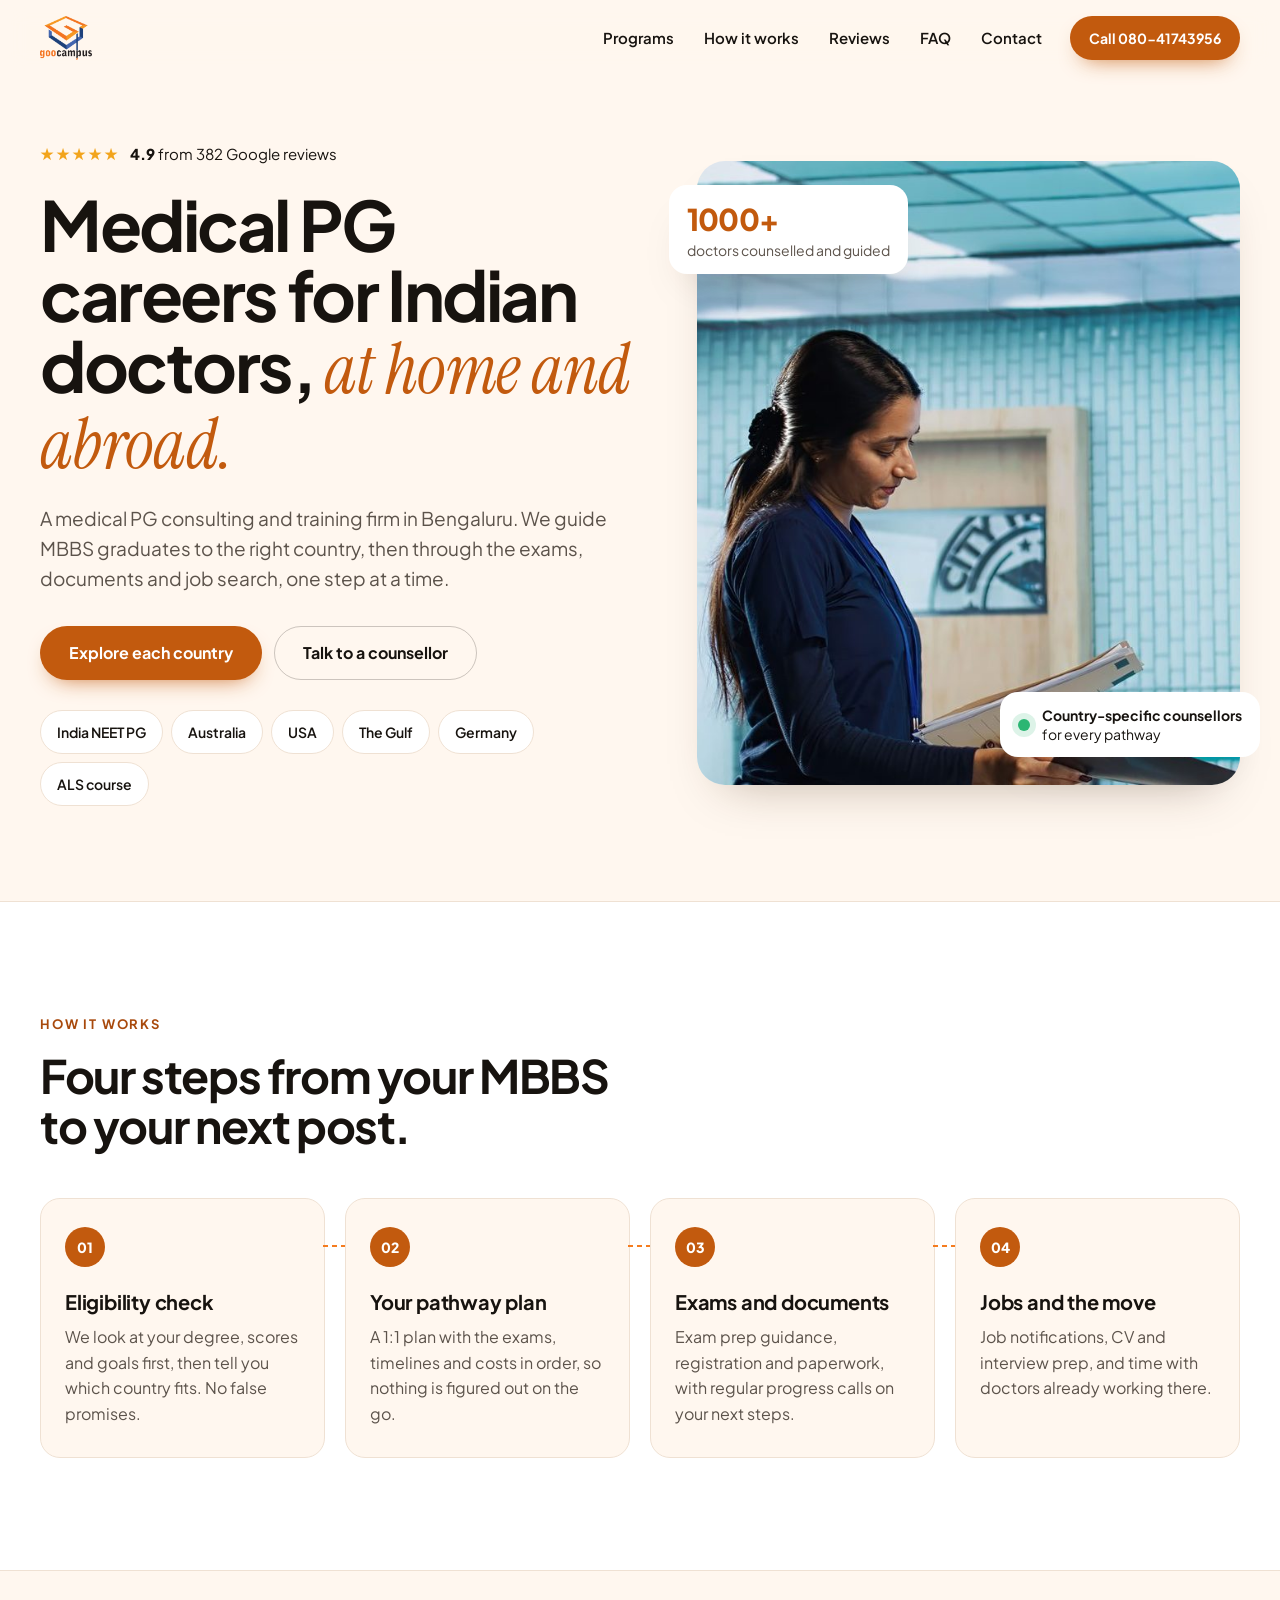
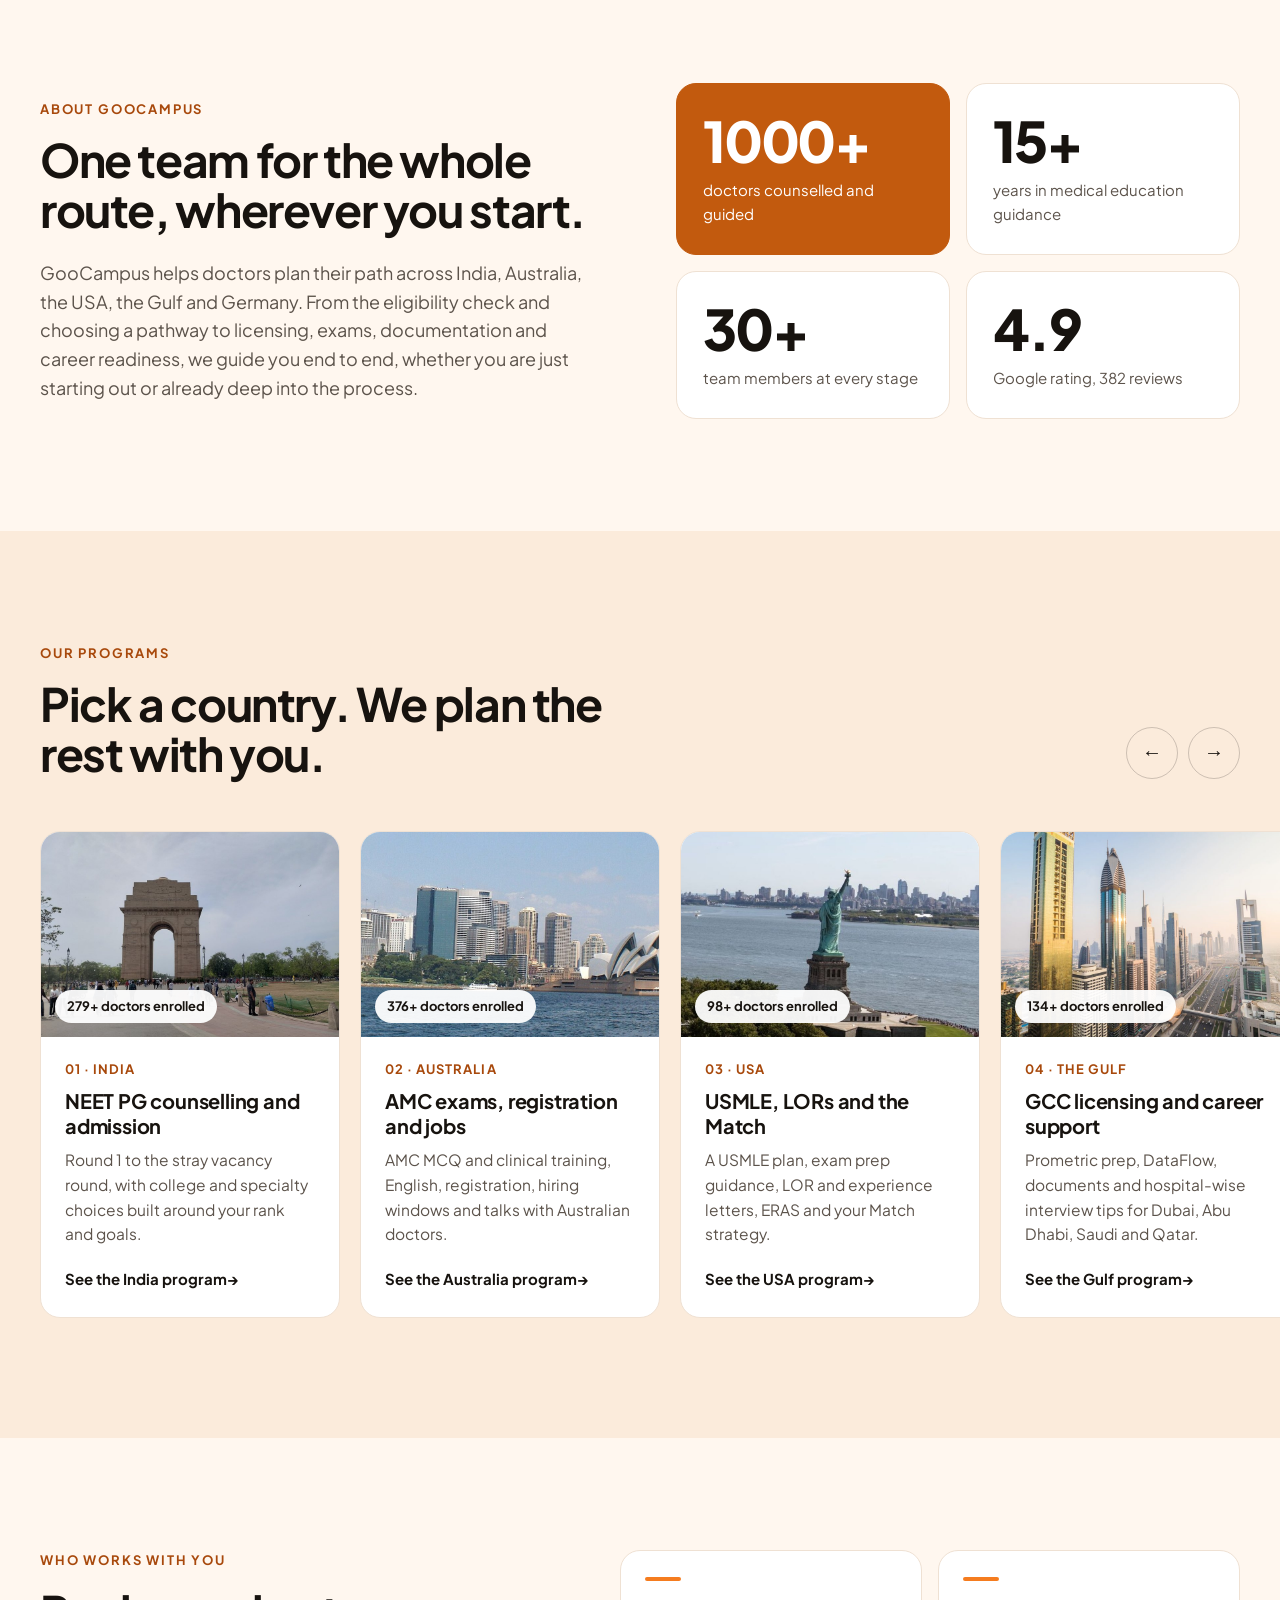
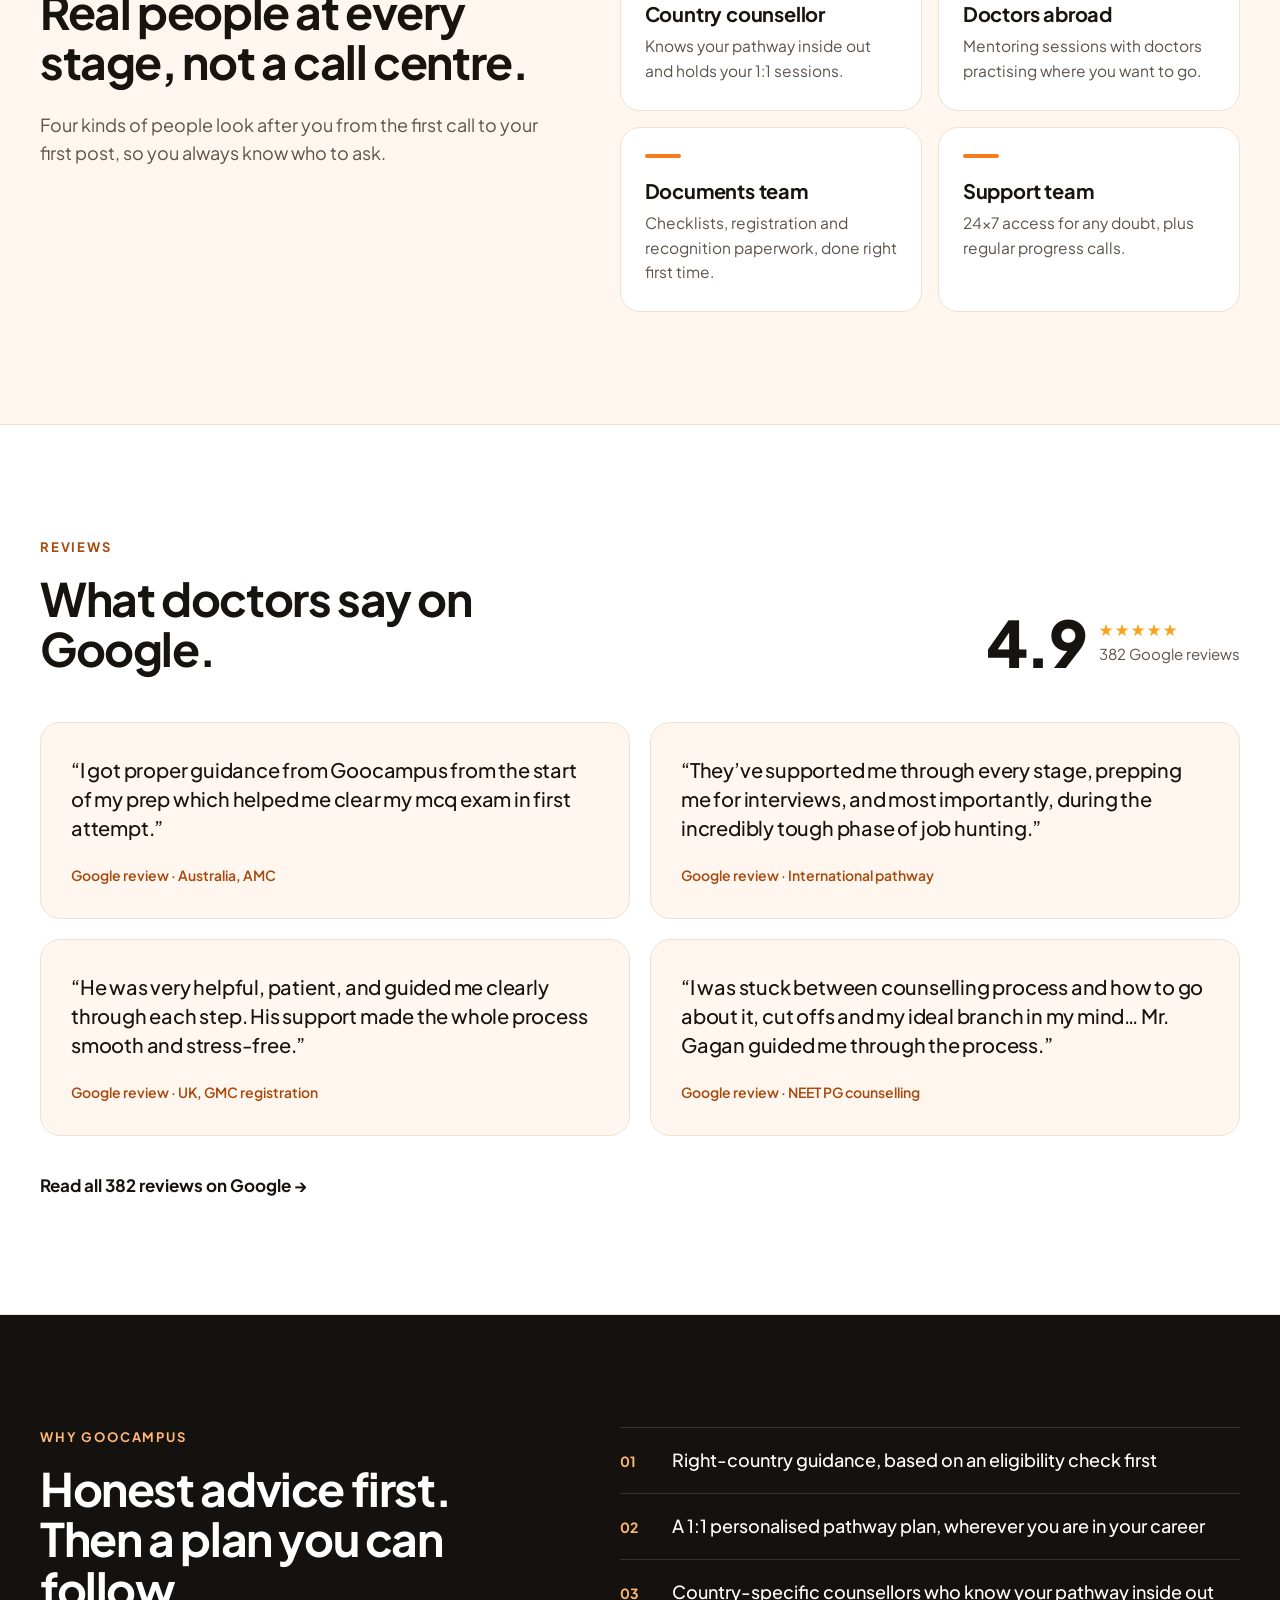
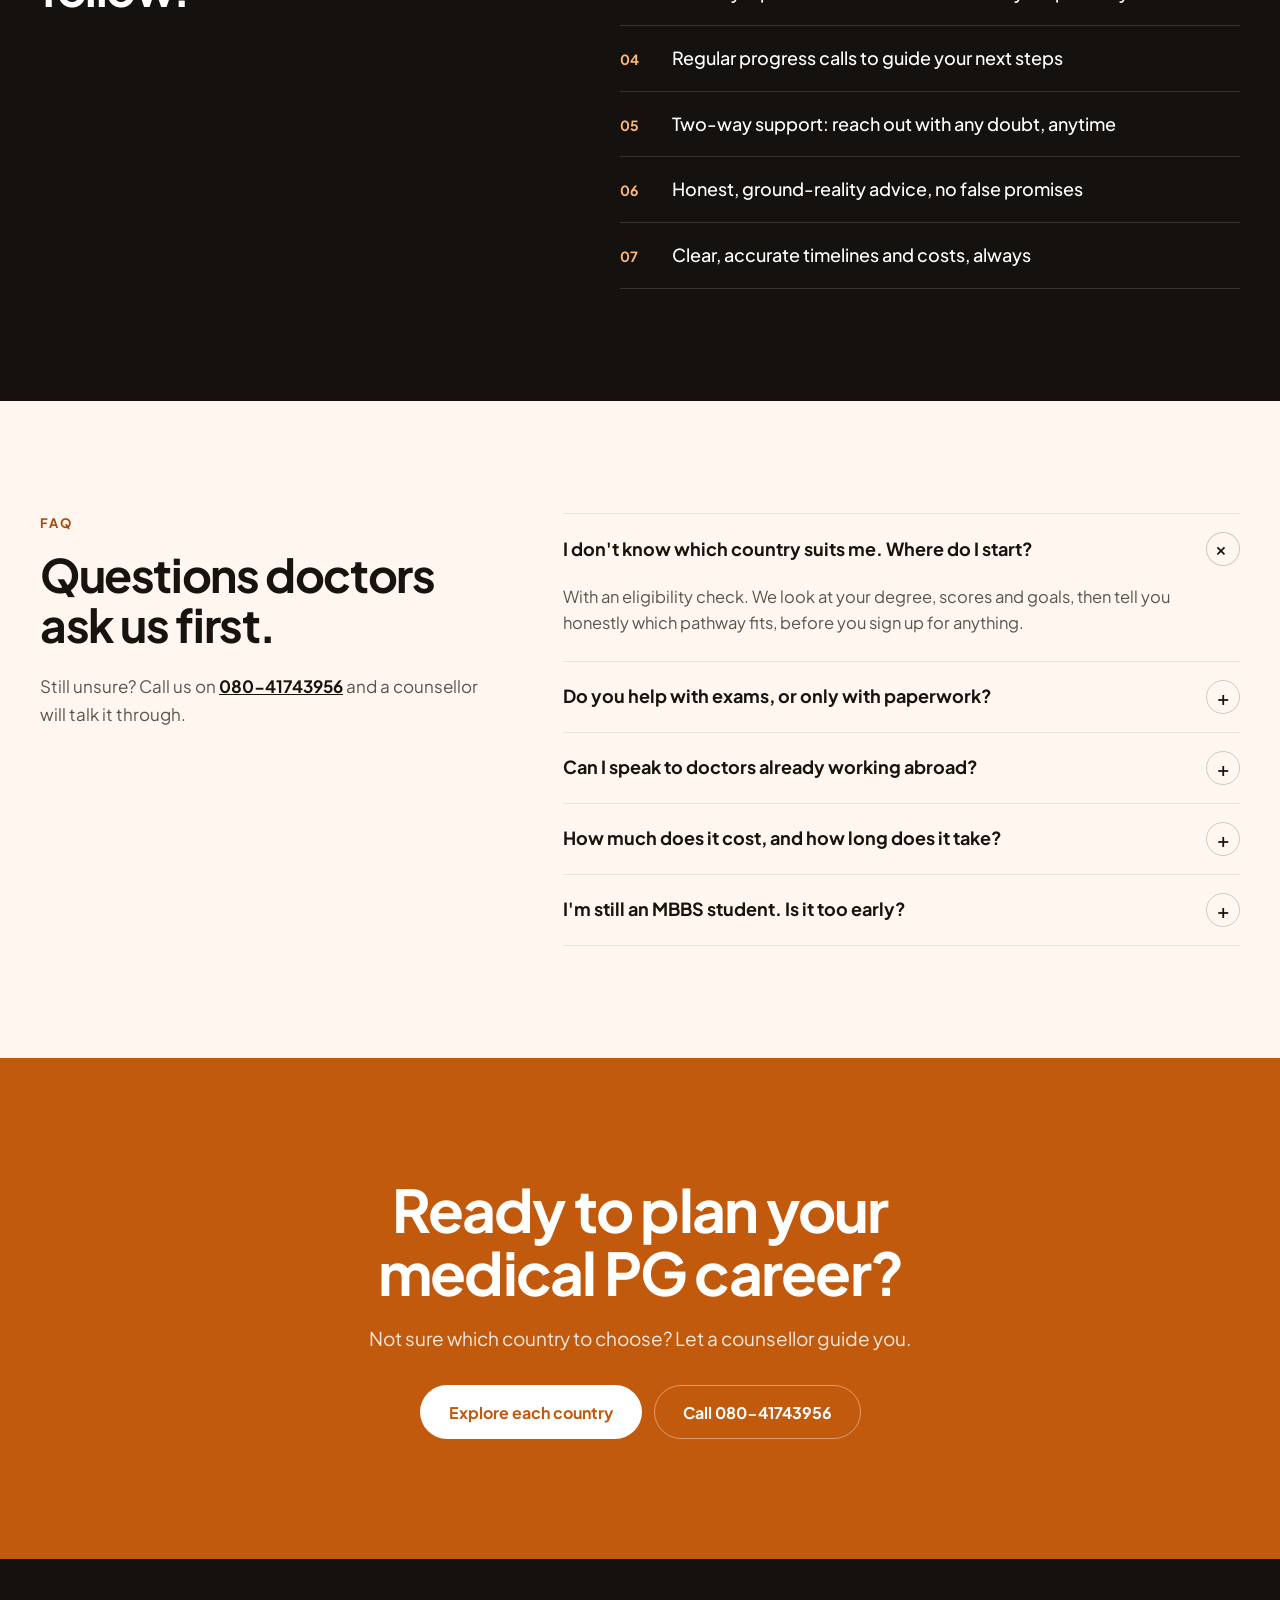
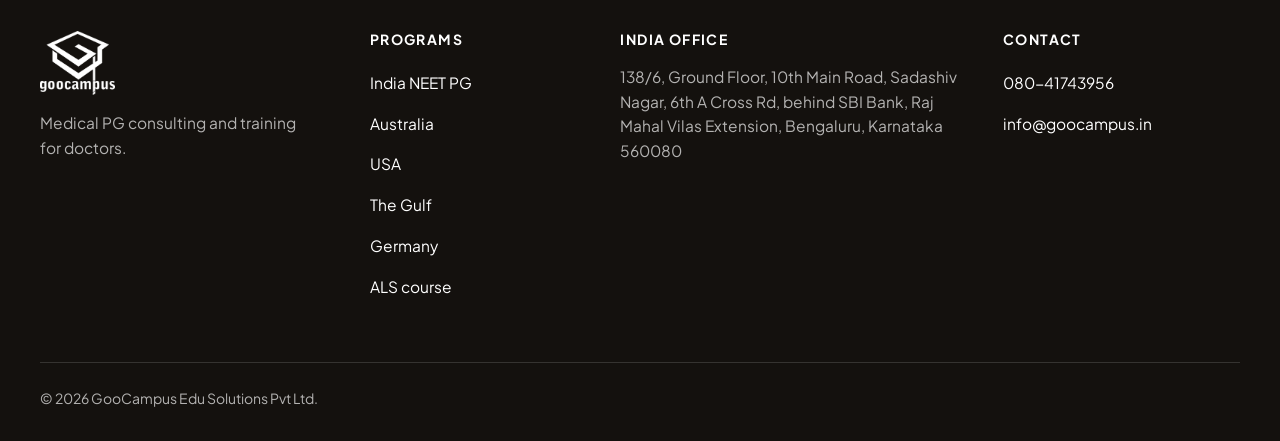
==== commit 4a31f60c: "Homepage redesign: hero with country chips, 4-step path, numbers, programs row with Germany, team, G" ====
--- a/index.html
+++ b/index.html
@@ -3,15 +3,16 @@
 <head>
 <meta charset="utf-8">
 <meta name="viewport" content="width=device-width, initial-scale=1">
-<title>GooCampus — Guiding MBBS Graduates Towards a Global Medical PG Career</title>
-<meta name="description" content="A medical PG consulting and training firm based in Bengaluru, helping doctors build their careers across India, Australia, USA, the Gulf and beyond.">
+<title>GooCampus | Medical PG and career guidance for doctors, India and abroad</title>
+<meta name="description" content="GooCampus is a Bengaluru firm that guides MBBS graduates to a medical PG and career in India, Australia, the USA, the Gulf and Germany. 1000+ doctors counselled, rated 4.9 on Google.">
 <link rel="canonical" href="https://goocampusglobal.com/">
+<meta name="theme-color" content="#FFF7EF">
 
 <meta property="og:type" content="website">
 <meta property="og:url" content="https://goocampusglobal.com/">
-<meta property="og:title" content="GooCampus — Guiding MBBS Graduates Towards a Global Medical PG Career">
-<meta property="og:description" content="A medical PG consulting and training firm based in Bengaluru, helping doctors build their careers across India, Australia, USA, the Gulf and beyond.">
-<meta property="og:image" content="https://goocampusglobal.com/assets/program-india.jpg">
+<meta property="og:title" content="GooCampus | Medical PG and career guidance for doctors">
+<meta property="og:description" content="Guidance for MBBS graduates going to India, Australia, the USA, the Gulf and Germany. 1000+ doctors counselled, 4.9 on Google.">
+<meta property="og:image" content="https://goocampusglobal.com/assets/cta-band.jpg">
 <meta name="twitter:card" content="summary_large_image">
 
 <link rel="icon" type="image/png" href="/assets/favicon.png">
@@ -19,297 +20,371 @@
 
 <link rel="preconnect" href="https://fonts.googleapis.com">
 <link rel="preconnect" href="https://fonts.gstatic.com" crossorigin>
-<link href="https://fonts.googleapis.com/css2?family=Plus+Jakarta+Sans:wght@400;500;600;700;800&display=swap" rel="stylesheet">
-<link rel="stylesheet" href="/css/styles.css">
+<link href="https://fonts.googleapis.com/css2?family=Plus+Jakarta+Sans:wght@400;500;600;700;800&family=Instrument+Serif:ital@1&display=swap" rel="stylesheet">
+<link rel="stylesheet" href="/css/styles.css?v=20261123a">
 </head>
 <body>
-
-<!-- ============================================================
-     NAVIGATION
-     ============================================================ -->
+<a class="skip" href="#top">Skip to content</a>
+
 <header class="nav" id="nav">
-  <div class="nav__inner wrap">
+  <div class="wrap nav__inner">
     <a class="nav__logo" href="#top" aria-label="GooCampus home">
-      <img src="/assets/logo.png" alt="GooCampus" width="180" height="145">
+      <img src="/assets/logo.png" alt="GooCampus" width="360" height="305">
     </a>
-    <nav class="nav__links" aria-label="Sections">
+    <nav class="nav__links" id="navLinks" aria-label="Sections">
       <a href="#programs">Programs</a>
-      <a href="#about">About</a>
-      <a href="#why">Why GooCampus</a>
+      <a href="#path">How it works</a>
+      <a href="#reviews">Reviews</a>
+      <a href="#faq">FAQ</a>
       <a href="#contact">Contact</a>
     </nav>
-    <a class="btn btn--solid nav__cta" href="#programs">Explore Each Country</a>
+    <a class="btn btn--solid nav__cta" href="tel:+918041743956">Call 080-41743956</a>
+    <button class="nav__toggle" type="button" aria-expanded="false" aria-controls="navLinks" aria-label="Open menu">
+      <span></span><span></span>
+    </button>
   </div>
 </header>
 
-
-<!-- ============================================================
-     1. HERO
-     ============================================================ -->
 <main id="top">
+
+<!-- 1. HERO ============================================================ -->
 <section class="hero">
-  <div class="wrap hero__inner">
-    <div class="hero__copy reveal">
-      <span class="pill">Medical PG Consulting &amp; Training</span>
-      <h1>Guiding MBBS Graduates Towards a Global Medical PG Career</h1>
-      <p class="lead">A medical PG consulting and training firm based in Bengaluru, helping doctors build their careers across India, Australia, USA, the Gulf and beyond.</p>
+  <div class="wrap hero__grid">
+    <div class="hero__copy" data-enter>
+      <p class="trust">
+        <span class="stars" aria-hidden="true">★★★★★</span>
+        <span><b>4.9</b> from 382 Google reviews</span>
+      </p>
+      <h1>Medical PG careers for Indian doctors, <em>at home and abroad.</em></h1>
+      <p class="lead">A medical PG consulting and training firm in Bengaluru. We guide MBBS graduates to the right country, then through the exams, documents and job search, one step at a time.</p>
       <div class="hero__actions">
-        <a class="btn btn--solid btn--lg" href="#programs">EXPLORE EACH COUNTRY</a>
-      </div>
-      <p class="rating">
-        <span class="rating__stars" aria-hidden="true">
-          <svg viewBox="0 0 24 24" width="18" height="18"><path fill="currentColor" d="M12 2.5l2.9 5.9 6.6.9-4.8 4.6 1.2 6.5L12 17.3l-5.9 3.1 1.2-6.5L2.5 9.3l6.6-.9z"/></svg>
-          <svg viewBox="0 0 24 24" width="18" height="18"><path fill="currentColor" d="M12 2.5l2.9 5.9 6.6.9-4.8 4.6 1.2 6.5L12 17.3l-5.9 3.1 1.2-6.5L2.5 9.3l6.6-.9z"/></svg>
-          <svg viewBox="0 0 24 24" width="18" height="18"><path fill="currentColor" d="M12 2.5l2.9 5.9 6.6.9-4.8 4.6 1.2 6.5L12 17.3l-5.9 3.1 1.2-6.5L2.5 9.3l6.6-.9z"/></svg>
-          <svg viewBox="0 0 24 24" width="18" height="18"><path fill="currentColor" d="M12 2.5l2.9 5.9 6.6.9-4.8 4.6 1.2 6.5L12 17.3l-5.9 3.1 1.2-6.5L2.5 9.3l6.6-.9z"/></svg>
-          <svg viewBox="0 0 24 24" width="18" height="18"><path fill="currentColor" d="M12 2.5l2.9 5.9 6.6.9-4.8 4.6 1.2 6.5L12 17.3l-5.9 3.1 1.2-6.5L2.5 9.3l6.6-.9z"/></svg>
-        </span>
-        <em>300+ Google Ratings, 4.9 stars — Trusted by doctors across the world</em>
-      </p>
-    </div>
-
-  </div>
-
-  <!-- one bar per country, each jumps to that program below -->
-  <ul class="countries wrap" aria-label="Countries we guide doctors to">
-    <li class="reveal"><a href="#program-india">
-      <img src="/assets/bar-india.jpg" alt="India Gate, New Delhi" width="560" height="760" fetchpriority="high">
-      <span class="countries__name">India</span>
-    </a></li>
-    <li class="reveal"><a href="#program-australia">
-      <img src="/assets/bar-australia.jpg" alt="Sydney Harbour, Australia" width="560" height="760" loading="lazy">
-      <span class="countries__name">Australia</span>
-    </a></li>
-    <li class="reveal"><a href="#program-usa">
-      <img src="/assets/bar-usa.jpg" alt="The Statue of Liberty, New York" width="560" height="760" loading="lazy">
-      <span class="countries__name">USA</span>
-    </a></li>
-    <li class="reveal"><a href="#program-gulf">
-      <img src="/assets/bar-gulf.jpg" alt="High-rise towers in Dubai" width="560" height="760" loading="lazy">
-      <span class="countries__name">The Gulf</span>
-    </a></li>
-  </ul>
-</section>
-
-
-<!-- ============================================================
-     2. FACTS AND FIGURES
-     ============================================================ -->
-<section class="facts" id="facts">
+        <a class="btn btn--solid btn--lg" href="#programs">Explore each country</a>
+        <a class="btn btn--outline btn--lg" href="tel:+918041743956">Talk to a counsellor</a>
+      </div>
+      <ul class="chips" aria-label="Pathways">
+        <li><a href="#program-india">India NEET PG</a></li>
+        <li><a href="#program-australia">Australia</a></li>
+        <li><a href="#program-usa">USA</a></li>
+        <li><a href="#program-gulf">The Gulf</a></li>
+        <li><a href="#program-germany">Germany</a></li>
+        <li><a href="#program-als">ALS course</a></li>
+      </ul>
+    </div>
+
+    <div class="hero__media" data-enter>
+      <img src="/assets/cta-band.jpg" alt="A doctor reviewing case notes with a colleague in a hospital" width="1800" height="760" fetchpriority="high">
+      <div class="float float--top">
+        <span class="float__num">1000+</span>
+        <span class="float__label">doctors counselled and guided</span>
+      </div>
+      <div class="float float--bottom">
+        <span class="float__dot" aria-hidden="true"></span>
+        <span><b>Country-specific counsellors</b><br>for every pathway</span>
+      </div>
+    </div>
+  </div>
+</section>
+
+
+<!-- 2. THE PATH ======================================================== -->
+<section class="path" id="path">
   <div class="wrap">
-    <span class="pill pill--onDark">Facts and Figures</span>
-    <h2 class="section-title section-title--onDark">FACTS AND FIGURES: EMPOWERING INSIGHTS</h2>
-
-    <div class="facts__stats">
-      <div class="stat reveal">
-        <span class="stat__num" data-count="1000" data-suffix="+">1000+</span>
-        <span class="stat__label">doctors counselled and guided</span>
-      </div>
-      <div class="stat reveal">
-        <span class="stat__num" data-count="15" data-suffix="+">15+</span>
-        <span class="stat__label">years of expertise in medical education guidance</span>
-      </div>
-      <div class="stat reveal">
-        <span class="stat__num" data-count="30" data-suffix="+">30+</span>
-        <span class="stat__label">team members working with you at every stage</span>
-      </div>
-    </div>
-
-    <ul class="facts__list">
-      <li class="reveal">1:1 personalised guidance sessions</li>
-      <li class="reveal">Mentoring sessions from practising doctors abroad</li>
-      <li class="reveal">24x7 access to our support team</li>
-      <li class="reveal">Country-specific counsellors for every pathway</li>
-    </ul>
-  </div>
-</section>
-
-
-<!-- ============================================================
-     3. ABOUT GOOCAMPUS
-     ============================================================ -->
+    <div class="head">
+      <p class="eyebrow">How it works</p>
+      <h2>Four steps from your MBBS to your next post.</h2>
+    </div>
+    <ol class="steps">
+      <li class="step">
+        <span class="step__num">01</span>
+        <h3>Eligibility check</h3>
+        <p>We look at your degree, scores and goals first, then tell you which country fits. No false promises.</p>
+      </li>
+      <li class="step">
+        <span class="step__num">02</span>
+        <h3>Your pathway plan</h3>
+        <p>A 1:1 plan with the exams, timelines and costs in order, so nothing is figured out on the go.</p>
+      </li>
+      <li class="step">
+        <span class="step__num">03</span>
+        <h3>Exams and documents</h3>
+        <p>Exam prep guidance, registration and paperwork, with regular progress calls on your next steps.</p>
+      </li>
+      <li class="step">
+        <span class="step__num">04</span>
+        <h3>Jobs and the move</h3>
+        <p>Job notifications, CV and interview prep, and time with doctors already working there.</p>
+      </li>
+    </ol>
+  </div>
+</section>
+
+
+<!-- 3. ABOUT + NUMBERS ================================================= -->
 <section class="about" id="about">
-  <div class="wrap about__inner">
-    <div class="about__head reveal">
-      <span class="pill">About GooCampus</span>
-      <h2 class="section-title">ABOUT GOOCAMPUS</h2>
-    </div>
-    <p class="about__text reveal">GooCampus is a medical career consulting and training firm helping doctors plan their path abroad, across India, Australia, USA, the Gulf and beyond. From eligibility checks and choosing the right pathway to licensing, exams, documentation and career readiness, we guide doctors end to end, with the same care and attention whether they are just starting out or already deep into the process.</p>
-  </div>
-</section>
-
-
-<!-- ============================================================
-     4. OUR PROGRAMS
-     ============================================================ -->
+  <div class="wrap about__grid">
+    <div class="about__copy">
+      <p class="eyebrow">About GooCampus</p>
+      <h2>One team for the whole route, wherever you start.</h2>
+      <p>GooCampus helps doctors plan their path across India, Australia, the USA, the Gulf and Germany. From the eligibility check and choosing a pathway to licensing, exams, documentation and career readiness, we guide you end to end, whether you are just starting out or already deep into the process.</p>
+    </div>
+    <dl class="numbers">
+      <div><dt>1000+</dt><dd>doctors counselled and guided</dd></div>
+      <div><dt>15+</dt><dd>years in medical education guidance</dd></div>
+      <div><dt>30+</dt><dd>team members at every stage</dd></div>
+      <div><dt>4.9</dt><dd>Google rating, 382 reviews</dd></div>
+    </dl>
+  </div>
+</section>
+
+
+<!-- 4. PROGRAMS ======================================================== -->
 <section class="programs" id="programs">
   <div class="wrap">
-    <div class="programs__head reveal">
-      <span class="pill">Our Programs</span>
-      <h2 class="section-title">OUR PROGRAMS</h2>
-    </div>
-
-    <!-- 01 India -->
-    <article class="program reveal" id="program-india">
-      <div class="program__media">
-        <span class="program__num">01</span>
-        <img src="/assets/program-india.jpg" alt="India Gate in New Delhi" width="900" height="620" loading="lazy">
-      </div>
-      <div class="program__body">
-        <h3>India NEET PG Counselling and Admission Guidance Program</h3>
-        <p>We support you from round 1 all the way to the stray vacancy round. Whatever rank you get, we work with you based on your goals and choices to help you secure the best possible PG seat through the counselling stages.</p>
-        <p class="program__proof">279+ doctors enrolled, got the right guidance. It's your turn.</p>
-        <p class="program__getLabel">Here's what you get:</p>
-        <ul class="ticks">
-          <li>Round 1 to stray vacancy round guidance</li>
-          <li>College and specialty selection guidance</li>
-          <li>College-wise work-life balance and bed strength data</li>
-          <li>Important documentation checklist</li>
-          <li>Management/NRI quota admission guidance</li>
-          <li>Reservation quota insights and more</li>
-        </ul>
-        <a class="btn btn--outline" href="https://goocampus.in" target="_blank" rel="noopener">EXPLORE THE COMPLETE PROGRAM IN DETAILS</a>
-      </div>
-    </article>
-
-    <!-- 02 Australia -->
-    <article class="program program--flip reveal" id="program-australia">
-      <div class="program__media">
-        <span class="program__num">02</span>
-        <img src="/assets/program-australia.jpg" alt="Sydney Harbour, with the Opera House and the Harbour Bridge" width="900" height="620" loading="lazy">
-      </div>
-      <div class="program__body">
-        <h3>Australia Standard Consulting Program</h3>
-        <p>The Australia pathway has many moving parts, AMC exams, registration, English proficiency, visas and the job market, and getting the sequence or timing wrong can set you back months. This program gives you a structured, well-planned approach, with the right support at every stage.</p>
-        <p class="program__proof">376+ doctors enrolled, got the right guidance. Ready for yours?</p>
-        <p class="program__getLabel">Here's what you get:</p>
-        <ul class="ticks">
-          <li>Personalised Australia pathway plan</li>
-          <li>AMC MCQ and clinical training</li>
-          <li>English language training</li>
-          <li>Documentation and registration support</li>
-          <li>Hiring windows and job notifications</li>
-          <li>CV and interview prep support</li>
-          <li>Access to speak to practising Australian doctors</li>
-        </ul>
-        <a class="btn btn--outline" href="https://goocampusaustralia.com" target="_blank" rel="noopener">EXPLORE THE COMPLETE PROGRAM IN DETAILS</a>
-      </div>
-    </article>
-
-    <!-- 03 USA -->
-    <article class="program reveal" id="program-usa">
-      <div class="program__media">
-        <span class="program__num">03</span>
-        <img src="/assets/program-usa.jpg" alt="The Statue of Liberty in New York harbour" width="900" height="620" loading="lazy">
-      </div>
-      <div class="program__body">
-        <h3>USA Standard Consulting Program</h3>
-        <p>The USA pathway takes time, and one wrong step can delay the whole process. From USMLE exams to LORs and your Match strategy, everything needs to be planned in advance, this journey can't be figured out on the go, timing matters at every step.</p>
-        <p class="program__proof">98+ doctors enrolled, got the right guidance. Yours is next.</p>
-        <p class="program__getLabel">Here's what you get:</p>
-        <ul class="ticks">
-          <li>USMLE pathway plan</li>
-          <li>USMLE exam prep guidance</li>
-          <li>LOR and experience letter assistance</li>
-          <li>ERAS application and Match strategy</li>
-          <li>Documentation support</li>
-        </ul>
-        <a class="btn btn--outline" href="/usa-pathway/" target="_blank" rel="noopener">EXPLORE THE COMPLETE PROGRAM IN DETAILS</a>
-      </div>
-    </article>
-
-    <!-- 04 GCC -->
-    <article class="program program--flip reveal" id="program-gulf">
-      <div class="program__media">
-        <span class="program__num">04</span>
-        <img src="/assets/program-gulf.jpg" alt="High-rise towers along Sheikh Zayed Road in Dubai" width="900" height="620" loading="lazy">
-      </div>
-      <div class="program__body">
-        <h3>GCC Licensing and Career Support Program</h3>
-        <p>Dubai, Abu Dhabi, Saudi Arabia, Qatar and beyond each have their own exams and governing bodies, so one strategy doesn't work everywhere. With limited exam attempts allowed, your first step matters, so you get it right the first time.</p>
-        <p class="program__proof">134+ doctors enrolled, got the right guidance. Let's start yours.</p>
-        <p class="program__getLabel">Here's what you get:</p>
-        <ul class="ticks">
-          <li>Prometric licensing exam prep guidance</li>
-          <li>Data flow assistance</li>
-          <li>Documentation support</li>
-          <li>Job notifications and hospital-wise interview tips</li>
-          <li>Interview prep and negotiation tips</li>
-          <li>Guidance from practising UAE doctors</li>
-        </ul>
-        <a class="btn btn--outline" href="/gulf-pathway/" target="_blank" rel="noopener">EXPLORE THE COMPLETE PROGRAM IN DETAILS</a>
-      </div>
-    </article>
-
-    <!-- 05 ALS -->
-    <article class="program reveal">
-      <div class="program__media">
-        <span class="program__num">05</span>
-        <img src="/assets/program-als.jpg" alt="Two clinicians practising airway management on a training manikin" width="900" height="620" loading="lazy">
-      </div>
-      <div class="program__body">
-        <h3>Advanced Life Support (ALS) Certificate Program</h3>
-        <p>Want to earn CPD points and stand out in your job applications in the UK and Australia? Enroll in our comprehensive 2-day ALS course in India and gain the skills to provide critical life support in emergencies, from India's only ERC-certified ALS provider, recognised in the UK and Australia.</p>
-        <a class="btn btn--outline" href="https://alscourse.com" target="_blank" rel="noopener">EXPLORE THE PROGRAM IN DETAILS</a>
-      </div>
-    </article>
-  </div>
-</section>
-
-
-<!-- ============================================================
-     5. WHY CHOOSE GOOCAMPUS
-     ============================================================ -->
+    <div class="head head--row">
+      <div>
+        <p class="eyebrow">Our programs</p>
+        <h2>Pick a country. We plan the rest with you.</h2>
+      </div>
+      <div class="rail__ctrl">
+        <button type="button" class="rail__btn" data-rail="-1" aria-label="Previous programs">&#8592;</button>
+        <button type="button" class="rail__btn" data-rail="1" aria-label="Next programs">&#8594;</button>
+      </div>
+    </div>
+  </div>
+
+  <div class="rail" id="rail" tabindex="0" aria-label="Programs, scroll sideways">
+    <article class="prog" id="program-india">
+      <a href="https://goocampus.in" target="_blank" rel="noopener">
+        <div class="prog__img"><img src="/assets/program-india.jpg" alt="India Gate in New Delhi" width="900" height="620" loading="lazy"><span class="tag">279+ doctors enrolled</span></div>
+        <div class="prog__body">
+          <p class="prog__kicker">01 · India</p>
+          <h3>NEET PG counselling and admission</h3>
+          <p>Round 1 to the stray vacancy round, with college and specialty choices built around your rank and goals.</p>
+          <span class="prog__link">See the India program</span>
+        </div>
+      </a>
+    </article>
+
+    <article class="prog" id="program-australia">
+      <a href="https://goocampusaustralia.com" target="_blank" rel="noopener">
+        <div class="prog__img"><img src="/assets/program-australia.jpg" alt="Sydney Harbour with the Opera House" width="900" height="620" loading="lazy"><span class="tag">376+ doctors enrolled</span></div>
+        <div class="prog__body">
+          <p class="prog__kicker">02 · Australia</p>
+          <h3>AMC exams, registration and jobs</h3>
+          <p>AMC MCQ and clinical training, English, registration, hiring windows and talks with Australian doctors.</p>
+          <span class="prog__link">See the Australia program</span>
+        </div>
+      </a>
+    </article>
+
+    <article class="prog" id="program-usa">
+      <a href="/usa-pathway/">
+        <div class="prog__img"><img src="/assets/program-usa.jpg" alt="The Statue of Liberty in New York harbour" width="900" height="620" loading="lazy"><span class="tag">98+ doctors enrolled</span></div>
+        <div class="prog__body">
+          <p class="prog__kicker">03 · USA</p>
+          <h3>USMLE, LORs and the Match</h3>
+          <p>A USMLE plan, exam prep guidance, LOR and experience letters, ERAS and your Match strategy.</p>
+          <span class="prog__link">See the USA program</span>
+        </div>
+      </a>
+    </article>
+
+    <article class="prog" id="program-gulf">
+      <a href="/gulf-pathway/">
+        <div class="prog__img"><img src="/assets/program-gulf.jpg" alt="Towers along Sheikh Zayed Road in Dubai" width="900" height="620" loading="lazy"><span class="tag">134+ doctors enrolled</span></div>
+        <div class="prog__body">
+          <p class="prog__kicker">04 · The Gulf</p>
+          <h3>GCC licensing and career support</h3>
+          <p>Prometric prep, DataFlow, documents and hospital-wise interview tips for Dubai, Abu Dhabi, Saudi and Qatar.</p>
+          <span class="prog__link">See the Gulf program</span>
+        </div>
+      </a>
+    </article>
+
+    <article class="prog" id="program-germany">
+      <a href="https://germany.goocampusglobal.com/" target="_blank" rel="noopener">
+        <div class="prog__img"><img src="/assets/program-germany.jpg" alt="The Brandenburg Gate in Berlin" width="900" height="620" loading="lazy"><span class="tag tag--new">New program</span></div>
+        <div class="prog__body">
+          <p class="prog__kicker">05 · Germany</p>
+          <h3>German language to Approbation</h3>
+          <p>German A1 to B2 in India, FSP preparation, Approbation guidance, visa and the job search.</p>
+          <span class="prog__link">See the Germany program</span>
+        </div>
+      </a>
+    </article>
+
+    <article class="prog" id="program-als">
+      <a href="https://alscourse.com" target="_blank" rel="noopener">
+        <div class="prog__img"><img src="/assets/program-als.jpg" alt="Two clinicians practising airway management on a manikin" width="900" height="620" loading="lazy"><span class="tag">2-day course</span></div>
+        <div class="prog__body">
+          <p class="prog__kicker">06 · ALS certificate</p>
+          <h3>Advanced Life Support course</h3>
+          <p>An ERC-certified ALS course in India, recognised in the UK and Australia, with CPD points.</p>
+          <span class="prog__link">See the ALS course</span>
+        </div>
+      </a>
+    </article>
+  </div>
+</section>
+
+
+<!-- 5. WHO WORKS WITH YOU ============================================== -->
+<section class="team" id="team">
+  <div class="wrap team__grid">
+    <div>
+      <p class="eyebrow">Who works with you</p>
+      <h2>Real people at every stage, not a call centre.</h2>
+      <p class="team__lead">Four kinds of people look after you from the first call to your first post, so you always know who to ask.</p>
+    </div>
+    <div>
+      <ul class="roles">
+        <li><h3>Country counsellor</h3><p>Knows your pathway inside out and holds your 1:1 sessions.</p></li>
+        <li><h3>Doctors abroad</h3><p>Mentoring sessions with doctors practising where you want to go.</p></li>
+        <li><h3>Documents team</h3><p>Checklists, registration and recognition paperwork, done right first time.</p></li>
+        <li><h3>Support team</h3><p>24x7 access for any doubt, plus regular progress calls.</p></li>
+      </ul>
+    </div>
+  </div>
+</section>
+
+
+<!-- 6. REVIEWS ========================================================= -->
+<!-- Quotes are real Google reviews of GooCampus Edu Solutions (read 23 Nov 2026), trimmed with ellipses, wording unchanged. -->
+<section class="reviews" id="reviews">
+  <div class="wrap">
+    <div class="head head--row">
+      <div>
+        <p class="eyebrow">Reviews</p>
+        <h2>What doctors say on Google.</h2>
+      </div>
+      <div class="score">
+        <span class="score__num">4.9</span>
+        <span class="score__meta"><span class="stars" aria-hidden="true">★★★★★</span>382 Google reviews</span>
+      </div>
+    </div>
+    <div class="quotes">
+      <figure class="quote">
+        <blockquote>“I got proper guidance from Goocampus from the start of my prep which helped me clear my mcq exam in first attempt.”</blockquote>
+        <figcaption>Google review · Australia, AMC</figcaption>
+      </figure>
+      <figure class="quote">
+        <blockquote>“They’ve supported me through every stage, prepping me for interviews, and most importantly, during the incredibly tough phase of job hunting.”</blockquote>
+        <figcaption>Google review · International pathway</figcaption>
+      </figure>
+      <figure class="quote">
+        <blockquote>“He was very helpful, patient, and guided me clearly through each step. His support made the whole process smooth and stress-free.”</blockquote>
+        <figcaption>Google review · UK, GMC registration</figcaption>
+      </figure>
+      <figure class="quote">
+        <blockquote>“I was stuck between counselling process and how to go about it, cut offs and my ideal branch in my mind… Mr. Gagan guided me through the process.”</blockquote>
+        <figcaption>Google review · NEET PG counselling</figcaption>
+      </figure>
+    </div>
+    <a class="textlink" href="https://www.google.com/maps/search/?api=1&amp;query=GooCampus+Edu+Solutions+Pvt+Ltd+Sadashivanagar+Bengaluru" target="_blank" rel="noopener">Read all 382 reviews on Google</a>
+  </div>
+</section>
+
+
+<!-- 7. WHY ============================================================= -->
 <section class="why" id="why">
-  <div class="wrap">
-    <div class="why__head reveal">
-      <span class="pill pill--onDark">Why Choose GooCampus</span>
-      <h2 class="section-title section-title--onDark">WHY CHOOSE GOOCAMPUS</h2>
-    </div>
-    <ul class="why__grid">
-      <li class="reveal">Right-country guidance based on an eligibility check first</li>
-      <li class="reveal">1:1 personalised pathway plan, wherever you are in your career</li>
-      <li class="reveal">Country-specific counsellors who know your pathway inside out</li>
-      <li class="reveal">Regular progress calls to guide your next steps</li>
-      <li class="reveal">Two-way support, reach out with any doubt, anytime</li>
-      <li class="reveal">Honest, ground-reality advice, no false promises</li>
-      <li class="reveal">Clear, accurate timelines and costs, always</li>
-    </ul>
-  </div>
-</section>
-
-
-<!-- ============================================================
-     6. FINAL CTA
-     ============================================================ -->
-<section class="cta">
-  <img class="cta__bg" src="/assets/cta-band.jpg" alt="" width="1800" height="760" loading="lazy">
-  <div class="wrap cta__inner reveal">
-    <h2>Ready to plan your medical PG career abroad?</h2>
-    <p>Explore our services, and if you're confused about which country to choose, let our counsellors guide you.</p>
-    <a class="btn btn--solid btn--lg" href="#programs">EXPLORE NOW</a>
+  <div class="wrap why__grid">
+    <div>
+      <p class="eyebrow eyebrow--dark">Why GooCampus</p>
+      <h2>Honest advice first. Then a plan you can follow.</h2>
+    </div>
+    <ol class="why__list">
+      <li>Right-country guidance, based on an eligibility check first</li>
+      <li>A 1:1 personalised pathway plan, wherever you are in your career</li>
+      <li>Country-specific counsellors who know your pathway inside out</li>
+      <li>Regular progress calls to guide your next steps</li>
+      <li>Two-way support: reach out with any doubt, anytime</li>
+      <li>Honest, ground-reality advice, no false promises</li>
+      <li>Clear, accurate timelines and costs, always</li>
+    </ol>
+  </div>
+</section>
+
+
+<!-- 8. FAQ ============================================================= -->
+<section class="faq" id="faq">
+  <div class="wrap faq__grid">
+    <div>
+      <p class="eyebrow">FAQ</p>
+      <h2>Questions doctors ask us first.</h2>
+      <p class="faq__note">Still unsure? Call us on <a href="tel:+918041743956">080-41743956</a> and a counsellor will talk it through.</p>
+    </div>
+    <div class="faq__list">
+      <details open>
+        <summary>I don't know which country suits me. Where do I start?</summary>
+        <p>With an eligibility check. We look at your degree, scores and goals, then tell you honestly which pathway fits, before you sign up for anything.</p>
+      </details>
+      <details>
+        <summary>Do you help with exams, or only with paperwork?</summary>
+        <p>Both. Each program covers exam prep guidance (NEET PG, AMC, USMLE, Prometric, German language and FSP), plus documents, registration and the job search.</p>
+      </details>
+      <details>
+        <summary>Can I speak to doctors already working abroad?</summary>
+        <p>Yes. Mentoring sessions with practising doctors abroad are part of the programs, so you hear how the pathway really works.</p>
+      </details>
+      <details>
+        <summary>How much does it cost, and how long does it take?</summary>
+        <p>It depends on the country and where you are in the process. Your counsellor gives you clear timelines and costs in your pathway plan, up front.</p>
+      </details>
+      <details>
+        <summary>I'm still an MBBS student. Is it too early?</summary>
+        <p>No. Starting early helps you time exams and documents well. We work with students and graduates at every stage.</p>
+      </details>
+    </div>
+  </div>
+</section>
+
+
+<!-- 9. CLOSE =========================================================== -->
+<section class="close">
+  <div class="wrap close__inner">
+    <h2>Ready to plan your medical PG career?</h2>
+    <p>Not sure which country to choose? Let a counsellor guide you.</p>
+    <div class="hero__actions">
+      <a class="btn btn--solid btn--lg" href="#programs">Explore each country</a>
+      <a class="btn btn--ghost btn--lg" href="tel:+918041743956">Call 080-41743956</a>
+    </div>
   </div>
 </section>
 </main>
 
 
-<!-- ============================================================
-     7. FOOTER
-     ============================================================ -->
 <footer class="footer" id="contact">
-  <div class="wrap footer__inner">
+  <div class="wrap footer__grid">
     <div class="footer__brand">
-      <img src="/assets/logo-white.png" alt="GooCampus" width="150" height="129">
-      <p class="footer__name">GooCampus</p>
-    </div>
-    <div class="footer__details">
-      <p class="footer__address"><span>India Office:</span> 138/6, Ground Floor, 10th Main Road, Sadashiv Nagar, 6th A Cross Rd, behind SBI Bank, Raj Mahal Vilas Extension, Bengaluru, Karnataka 560080</p>
-      <p><span>Phone:</span> <a href="tel:+918041743956">080-41743956</a></p>
-      <p><span>Email:</span> <a href="mailto:info@goocampus.in">info@goocampus.in</a></p>
-    </div>
-  </div>
+      <img src="/assets/logo-white.png" alt="GooCampus" width="400" height="343" loading="lazy">
+      <p>Medical PG consulting and training for doctors.</p>
+    </div>
+    <div>
+      <h3>Programs</h3>
+      <ul>
+        <li><a href="https://goocampus.in" target="_blank" rel="noopener">India NEET PG</a></li>
+        <li><a href="https://goocampusaustralia.com" target="_blank" rel="noopener">Australia</a></li>
+        <li><a href="/usa-pathway/">USA</a></li>
+        <li><a href="/gulf-pathway/">The Gulf</a></li>
+        <li><a href="https://germany.goocampusglobal.com/" target="_blank" rel="noopener">Germany</a></li>
+        <li><a href="https://alscourse.com" target="_blank" rel="noopener">ALS course</a></li>
+      </ul>
+    </div>
+    <div>
+      <h3>India office</h3>
+      <p>138/6, Ground Floor, 10th Main Road, Sadashiv Nagar, 6th A Cross Rd, behind SBI Bank, Raj Mahal Vilas Extension, Bengaluru, Karnataka 560080</p>
+    </div>
+    <div>
+      <h3>Contact</h3>
+      <ul>
+        <li><a href="tel:+918041743956">080-41743956</a></li>
+        <li><a href="mailto:info@goocampus.in">info@goocampus.in</a></li>
+      </ul>
+    </div>
+  </div>
+  <div class="wrap footer__base">© 2026 GooCampus Edu Solutions Pvt Ltd.</div>
 </footer>
 
-<script src="/js/main.js" defer></script>
+<script src="/js/main.js?v=20261123a" defer></script>
 </body>
 </html>
--- a/css/styles.css
+++ b/css/styles.css
@@ -1,325 +1,342 @@
 /* =================================================================
-   GooCampus global hub — styles
-   Colours are defined once here, in :root. Change them in one place.
+   GooCampus global hub — styles (redesign, Nov 2026)
+   Colours live once in :root. Change them in one place.
    ================================================================= */
 
 :root {
   --paper:      #FFF7EF;   /* page background, warm cream */
+  --paper-2:    #FBEBDB;   /* slightly deeper cream band */
   --card:       #FFFFFF;
-  --dark:       #14110E;   /* dark bands + footer */
-  --dark-2:     #1E1915;   /* cards inside dark bands */
+  --dark:       #14110E;   /* dark band + footer */
+  --dark-2:     #221C17;
   --ink:        #17130F;   /* headings */
-  --body:       #5C534B;   /* body text on cream */
-  --body-dark:  rgba(255,255,255,.72);
-  --orange:     #F57C1F;   /* brand orange — fills, icons, accents */
-  --orange-btn: #C25A0E;   /* darker orange, used when white text sits on it */
-  --orange-txt: #A8490C;   /* orange for small text on cream */
-  --line:       #EFE1D3;   /* warm hairline */
+  --body:       #5C534B;   /* body text */
+  --orange:     #F57C1F;   /* brand orange */
+  --orange-btn: #C25A0E;   /* orange under white text */
+  --orange-txt: #A8490C;   /* orange small text on cream */
+  --line:       #EFE1D3;
   --line-dark:  rgba(255,255,255,.14);
   --font: "Plus Jakarta Sans", ui-sans-serif, system-ui, -apple-system, "Segoe UI", Roboto, sans-serif;
+  --serif: "Instrument Serif", Georgia, serif;
   --r-sm: 12px;
   --r-md: 20px;
   --r-lg: 28px;
+  --shadow: 0 24px 48px -28px rgba(60,35,10,.35);
+  --ease: cubic-bezier(.2,.7,.2,1);
 }
 
 *, *::before, *::after { box-sizing: border-box; }
-html { -webkit-text-size-adjust: 100%; scroll-behavior: smooth; }
+html { -webkit-text-size-adjust: 100%; scroll-behavior: smooth; scroll-padding-top: 84px; }
 body {
   margin: 0; background: var(--paper); color: var(--body);
   font-family: var(--font); font-size: 17px; line-height: 1.6;
   -webkit-font-smoothing: antialiased;
 }
-h1, h2, h3, p, ul { margin: 0; }
-ul { list-style: none; padding: 0; }
-img { display: block; max-width: 100%; }
+h1, h2, h3, p, ul, ol, dl, dd, figure, blockquote { margin: 0; }
+ul, ol { list-style: none; padding: 0; }
+img { display: block; max-width: 100%; height: auto; }
 a { color: inherit; }
-a:focus-visible, button:focus-visible { outline: 3px solid var(--orange); outline-offset: 3px; border-radius: 4px; }
+a:focus-visible, button:focus-visible, summary:focus-visible, .rail:focus-visible {
+  outline: 3px solid var(--orange); outline-offset: 3px; border-radius: 6px;
+}
 
 .wrap { width: min(1200px, 100% - 48px); margin-inline: auto; }
 
-/* ---- small capsule label above each section heading ---- */
-.pill {
-  display: inline-block; padding: 7px 14px; border-radius: 999px;
-  background: rgba(245,124,31,.12); border: 1px solid rgba(245,124,31,.28);
-  color: var(--orange-txt); font-size: 12px; font-weight: 700;
-  letter-spacing: .12em; text-transform: uppercase;
-}
-.pill--onDark { background: rgba(245,124,31,.16); border-color: rgba(245,124,31,.36); color: #FFC78C; }
-
-.section-title {
-  margin-top: 18px; color: var(--ink);
-  font-size: clamp(26px, 3.4vw, 40px); line-height: 1.15; font-weight: 700; letter-spacing: -.02em;
-}
-.section-title--onDark { color: #FFFFFF; }
-
-/* ---- buttons ---- */
+.skip {
+  position: absolute; left: 16px; top: -60px; z-index: 100;
+  background: var(--ink); color: #fff; padding: 10px 16px; border-radius: 8px; text-decoration: none;
+}
+.skip:focus { top: 12px; }
+
+/* ---- type ---------------------------------------------------------- */
+h1 {
+  color: var(--ink); font-size: clamp(40px, 5.4vw, 72px); line-height: 1.02;
+  font-weight: 700; letter-spacing: -.035em;
+}
+h1 em, h2 em { font-family: var(--serif); font-style: italic; font-weight: 400; letter-spacing: -.01em; color: var(--orange-btn); }
+h2 {
+  color: var(--ink); font-size: clamp(30px, 3.6vw, 48px); line-height: 1.08;
+  font-weight: 700; letter-spacing: -.03em; max-width: 18ch;
+}
+h3 { color: var(--ink); font-size: 20px; line-height: 1.25; font-weight: 700; letter-spacing: -.01em; }
+.eyebrow {
+  margin-bottom: 16px; color: var(--orange-txt);
+  font-size: 13px; font-weight: 700; letter-spacing: .14em; text-transform: uppercase;
+}
+.eyebrow--dark { color: #FFB877; }
+.lead { margin-top: 22px; font-size: 19px; max-width: 34em; }
+.head { margin-bottom: 48px; }
+.head--row { display: flex; align-items: flex-end; justify-content: space-between; gap: 24px; }
+
+/* ---- buttons ------------------------------------------------------- */
 .btn {
   display: inline-flex; align-items: center; justify-content: center; gap: 10px;
-  padding: 13px 22px; border-radius: 999px;
-  font-size: 13px; font-weight: 700; letter-spacing: .08em; text-transform: uppercase;
-  text-decoration: none; text-align: center; line-height: 1.25;
-  transition: transform .18s ease, background-color .18s ease, color .18s ease, box-shadow .18s ease;
-}
-.btn--lg { padding: 16px 28px; font-size: 14px; }
-.btn--solid { background: var(--orange-btn); color: #FFFFFF; box-shadow: 0 8px 20px -12px rgba(194,90,14,.9); }
-.btn--solid:hover { background: #A8490C; transform: translateY(-2px); }
-.btn--outline { background: transparent; color: var(--ink); border: 1.5px solid rgba(23,19,15,.22); }
-.btn--outline:hover { background: var(--ink); color: #FFFFFF; border-color: var(--ink); transform: translateY(-2px); }
-
-
-/* =================================================================
-   NAVIGATION
-   ================================================================= */
+  min-height: 48px; padding: 12px 22px; border-radius: 999px; border: 1.5px solid transparent;
+  font-size: 15px; font-weight: 700; text-decoration: none; text-align: center; line-height: 1.2;
+  cursor: pointer; transition: transform .2s var(--ease), background .2s, color .2s, border-color .2s, box-shadow .2s;
+}
+.btn:hover { transform: translateY(-2px); }
+.btn:active { transform: translateY(0) scale(.98); }
+.btn--lg { min-height: 54px; padding: 14px 28px; font-size: 16px; }
+.btn--solid { background: var(--orange-btn); color: #fff; box-shadow: 0 10px 22px -12px rgba(194,90,14,.9); }
+.btn--solid:hover { background: #A8490C; }
+.btn--outline { background: transparent; color: var(--ink); border-color: rgba(23,19,15,.22); }
+.btn--outline:hover { background: var(--ink); color: #fff; border-color: var(--ink); }
+.btn--ghost { background: transparent; color: #fff; border-color: rgba(255,255,255,.4); }
+.btn--ghost:hover { background: #fff; color: var(--ink); border-color: #fff; }
+
+.textlink {
+  display: inline-block; margin-top: 36px; color: var(--ink); font-weight: 700; text-decoration: none;
+  background: linear-gradient(currentColor, currentColor) 0 100% / 0 2px no-repeat; padding-bottom: 3px;
+  transition: background-size .3s var(--ease);
+}
+.textlink::after { content: " →"; }
+.textlink:hover { background-size: 100% 2px; }
+
+/* ---- nav ----------------------------------------------------------- */
 .nav {
   position: sticky; top: 0; z-index: 50;
-  background: rgba(255,247,239,.88); backdrop-filter: blur(12px); -webkit-backdrop-filter: blur(12px);
-  border-bottom: 1px solid var(--line);
-}
-.nav__inner { display: flex; align-items: center; gap: 24px; min-height: 76px; }
-.nav__logo img { width: auto; height: 42px; }
-.nav__links { display: flex; gap: 28px; margin-left: auto; }
-.nav__links a { font-size: 15px; font-weight: 600; color: var(--ink); text-decoration: none; }
-.nav__links a:hover { color: var(--orange-txt); }
-.nav__cta { padding: 11px 18px; font-size: 12px; }
-
-
-/* =================================================================
-   1. HERO
-   ================================================================= */
-.hero { padding: 76px 0 84px; }
-.hero__inner { max-width: 820px; }
-.hero h1 {
-  margin-top: 22px; color: var(--ink);
-  font-size: clamp(36px, 5.2vw, 62px); line-height: 1.06; font-weight: 800; letter-spacing: -.03em;
-}
-.hero .lead { margin-top: 22px; font-size: 19px; line-height: 1.65; max-width: 56ch; }
-.hero__actions { margin-top: 32px; display: flex; flex-wrap: wrap; gap: 14px; }
-.rating { margin-top: 26px; display: flex; align-items: center; gap: 10px; font-size: 15px; color: var(--body); }
-.rating em { font-style: italic; }
-.rating__stars { display: inline-flex; gap: 2px; color: var(--orange); flex: none; }
-
-/* one bar per country, sitting under the hero copy */
-.countries { margin-top: 54px; display: grid; grid-template-columns: repeat(4, 1fr); gap: 16px; }
-.countries a {
-  position: relative; display: block; height: 340px; border-radius: var(--r-md); overflow: hidden;
-  text-decoration: none; isolation: isolate;
-}
-.countries img { position: absolute; inset: 0; width: 100%; height: 100%; object-fit: cover; transition: transform .5s ease; }
-.countries a::after {
-  content: ""; position: absolute; inset: 0;
-  background: linear-gradient(180deg, rgba(20,17,14,0) 38%, rgba(20,17,14,.78) 100%);
-}
-.countries__name {
-  position: absolute; left: 20px; right: 20px; bottom: 18px; z-index: 1;
-  color: #FFFFFF; font-size: 20px; font-weight: 700; letter-spacing: -.01em;
-}
-.countries__name::after {
-  content: "\2192"; margin-left: 8px; display: inline-block; opacity: 0; transform: translateX(-4px);
-  transition: opacity .25s ease, transform .25s ease;
-}
-.countries a:hover img, .countries a:focus-visible img { transform: scale(1.06); }
-.countries a:hover .countries__name::after, .countries a:focus-visible .countries__name::after { opacity: 1; transform: none; }
-
-/* anchors land below the sticky header */
-.program { scroll-margin-top: 96px; }
-
-
-/* =================================================================
-   2. FACTS AND FIGURES  (dark band)
-   ================================================================= */
-.facts { background: var(--dark); color: #FFFFFF; padding: 84px 0 88px; }
-.facts .section-title { max-width: 22ch; }
-.facts__stats { margin-top: 48px; display: grid; grid-template-columns: repeat(3, 1fr); gap: 20px; }
-.stat {
-  background: var(--dark-2); border: 1px solid var(--line-dark); border-radius: var(--r-md);
-  padding: 30px 28px 26px;
-}
-.stat__num {
-  display: block; color: var(--orange);
-  font-size: clamp(38px, 4.6vw, 54px); line-height: 1; font-weight: 800; letter-spacing: -.03em;
-  font-variant-numeric: tabular-nums;
-}
-.stat__label { display: block; margin-top: 12px; color: var(--body-dark); font-size: 16px; }
-
-.facts__list { margin-top: 20px; display: grid; grid-template-columns: repeat(2, 1fr); gap: 12px; }
-.facts__list li {
-  position: relative; padding: 16px 20px 16px 48px;
-  background: rgba(255,255,255,.04); border: 1px solid var(--line-dark); border-radius: var(--r-sm);
-  color: #FFFFFF; font-size: 16px; font-weight: 500;
-}
-.facts__list li::before {
-  content: ""; position: absolute; left: 20px; top: 50%; width: 10px; height: 10px; margin-top: -5px;
-  border-radius: 999px; background: var(--orange);
-}
-
-
-/* =================================================================
-   3. ABOUT
-   ================================================================= */
-.about { padding: 88px 0; }
-.about__inner { display: grid; grid-template-columns: 360px minmax(0,1fr); gap: 56px; align-items: start; }
-.about__text { font-size: 19px; line-height: 1.75; }
-
-
-/* =================================================================
-   4. PROGRAMS
-   ================================================================= */
-.programs { padding: 20px 0 96px; }
-.programs__head { text-align: center; }
-.programs__head .section-title { margin-inline: auto; }
-
-.program {
-  margin-top: 56px; display: grid; grid-template-columns: 1fr 1fr; gap: 56px; align-items: center;
-  padding-top: 56px; border-top: 1px solid var(--line);
-}
-.program:first-of-type { border-top: 0; }
-.program--flip .program__media { order: 2; }
-
-.program__media { position: relative; }
-.program__media img {
-  width: 100%; aspect-ratio: 900 / 620; object-fit: cover; border-radius: var(--r-lg);
-}
-.program__num {
-  position: absolute; left: 22px; top: 22px; z-index: 1;
-  display: grid; place-items: center; width: 56px; height: 56px; border-radius: 999px;
-  background: var(--orange); color: #FFFFFF; font-size: 18px; font-weight: 800; letter-spacing: -.01em;
-}
-.program__body h3 {
-  color: var(--ink); font-size: clamp(23px, 2.6vw, 31px); line-height: 1.2; font-weight: 700; letter-spacing: -.02em;
-}
-.program__body > p { margin-top: 16px; }
-.program__proof {
-  margin-top: 18px; padding: 14px 18px; border-radius: var(--r-sm);
-  background: rgba(245,124,31,.10); border: 1px solid rgba(245,124,31,.22);
-  color: var(--ink); font-weight: 700; font-size: 16px;
-}
-.program__getLabel { margin-top: 20px; color: var(--ink); font-weight: 700; font-size: 16px; }
-.ticks { margin-top: 12px; display: grid; gap: 9px; }
-.ticks li { position: relative; padding-left: 30px; font-size: 16px; }
-.ticks li::before {
-  content: ""; position: absolute; left: 0; top: 7px; width: 18px; height: 18px; border-radius: 999px;
-  background: rgba(245,124,31,.16);
-}
-.ticks li::after {
-  content: ""; position: absolute; left: 6px; top: 12px; width: 6px; height: 3px;
-  border-left: 2px solid var(--orange-txt); border-bottom: 2px solid var(--orange-txt);
-  transform: rotate(-45deg);
-}
-.program__body .btn { margin-top: 26px; }
-
-
-/* =================================================================
-   5. WHY CHOOSE GOOCAMPUS  (dark band)
-   ================================================================= */
-.why { background: var(--dark); color: #FFFFFF; padding: 84px 0 92px; }
-.why__head { text-align: center; }
-.why__head .section-title { margin-inline: auto; }
-.why__grid { margin-top: 46px; display: grid; grid-template-columns: repeat(3, 1fr); gap: 16px; }
-.why__grid li {
-  position: relative; padding: 26px 26px 26px 62px;
-  background: var(--dark-2); border: 1px solid var(--line-dark); border-radius: var(--r-md);
-  font-size: 17px; font-weight: 500; color: #FFFFFF;
-}
-.why__grid li::before {
-  content: ""; position: absolute; left: 24px; top: 27px; width: 22px; height: 22px; border-radius: 999px;
-  background: rgba(245,124,31,.18);
-}
-.why__grid li::after {
-  content: ""; position: absolute; left: 31px; top: 33px; width: 7px; height: 4px;
-  border-left: 2px solid var(--orange); border-bottom: 2px solid var(--orange);
-  transform: rotate(-45deg);
-}
-
-
-/* =================================================================
-   6. FINAL CTA
-   ================================================================= */
-.cta { position: relative; isolation: isolate; padding: 110px 0; text-align: center; color: #FFFFFF; overflow: hidden; }
-.cta__bg {
-  position: absolute; inset: 0; z-index: -2; width: 100%; height: 100%; object-fit: cover;
-}
-.cta::after {
-  content: ""; position: absolute; inset: 0; z-index: -1;
-  background: linear-gradient(180deg, rgba(20,17,14,.86), rgba(20,17,14,.78));
-}
-.cta h2 {
-  font-size: clamp(28px, 3.8vw, 46px); line-height: 1.15; font-weight: 800; letter-spacing: -.02em;
-  max-width: 18ch; margin-inline: auto;
-}
-.cta p { margin-top: 18px; color: rgba(255,255,255,.82); font-size: 18px; max-width: 56ch; margin-inline: auto; }
-.cta .btn { margin-top: 30px; }
-
-
-/* =================================================================
-   7. FOOTER
-   ================================================================= */
-.footer { background: var(--dark); color: rgba(255,255,255,.72); padding: 64px 0 56px; border-top: 1px solid var(--line-dark); }
-.footer__inner { display: grid; grid-template-columns: 260px minmax(0,1fr); gap: 48px; align-items: start; }
-.footer__brand img { width: auto; height: 60px; }
-.footer__name { margin-top: 14px; color: #FFFFFF; font-size: 20px; font-weight: 700; }
-.footer__details p { margin-top: 12px; font-size: 16px; line-height: 1.7; max-width: 70ch; }
-.footer__details p:first-child { margin-top: 0; }
-.footer__details span { color: #FFFFFF; font-weight: 600; }
-.footer__details a { color: #FFFFFF; text-decoration: underline; text-underline-offset: 3px; }
-
-
-/* =================================================================
-   Scroll reveal
-   ================================================================= */
-.reveal { opacity: 0; transform: translateY(18px); transition: opacity .6s ease, transform .6s ease; }
-.reveal.in { opacity: 1; transform: none; }
-
-
-/* =================================================================
-   TABLET
-   ================================================================= */
-@media (max-width: 1040px) {
-  .wrap { width: calc(100% - 40px); }
-  .nav__links { display: none; }
+  background: rgba(255,247,239,.86); backdrop-filter: saturate(1.4) blur(12px); -webkit-backdrop-filter: saturate(1.4) blur(12px);
+  border-bottom: 1px solid transparent; transition: border-color .2s;
+}
+.nav.is-scrolled { border-bottom-color: var(--line); }
+.nav__inner { display: flex; align-items: center; gap: 28px; min-height: 76px; }
+.nav__logo img { width: auto; height: 44px; }
+.nav__links { display: flex; gap: 30px; margin-left: auto; }
+.nav__links a {
+  font-size: 15px; font-weight: 600; color: var(--ink); text-decoration: none; padding: 6px 0;
+  background: linear-gradient(var(--orange), var(--orange)) 0 100% / 0 2px no-repeat; transition: background-size .25s var(--ease);
+}
+.nav__links a:hover { background-size: 100% 2px; }
+.nav__cta { min-height: 44px; padding: 10px 18px; font-size: 14px; }
+.nav__toggle { display: none; }
+
+/* ---- hero ---------------------------------------------------------- */
+.hero { padding: 40px 0 72px; min-height: calc(100svh - 76px); display: flex; align-items: center; }
+.hero__grid { display: grid; grid-template-columns: minmax(0, 1.05fr) minmax(0, .95fr); gap: 56px; align-items: center; }
+.trust { display: inline-flex; align-items: center; gap: 10px; margin-bottom: 22px; font-size: 15px; color: var(--ink); }
+.trust b { font-weight: 800; }
+.stars { color: #F2A41C; letter-spacing: 2px; font-size: 16px; }
+.hero__actions { display: flex; flex-wrap: wrap; gap: 12px; margin-top: 32px; }
+.chips { display: flex; flex-wrap: wrap; gap: 8px; margin-top: 30px; }
+.chips a {
+  display: inline-flex; align-items: center; min-height: 44px; padding: 8px 16px; border-radius: 999px;
+  background: var(--card); border: 1px solid var(--line); color: var(--ink);
+  font-size: 14px; font-weight: 600; text-decoration: none;
+  transition: transform .2s var(--ease), border-color .2s, background .2s;
+}
+.chips a:hover { transform: translateY(-2px); border-color: var(--orange); background: #FFF1E3; }
+
+.hero__media { position: relative; border-radius: var(--r-lg); }
+.hero__media > img {
+  width: 100%; aspect-ratio: 4 / 4.6; object-fit: cover; object-position: 28% 50%;
+  border-radius: var(--r-lg); box-shadow: var(--shadow);
+}
+.float {
+  position: absolute; display: flex; gap: 12px; align-items: center;
+  background: var(--card); border-radius: 18px; padding: 14px 18px; box-shadow: var(--shadow);
+  color: var(--ink); font-size: 14px; line-height: 1.35;
+}
+.float--top { top: 24px; left: -28px; flex-direction: column; align-items: flex-start; gap: 2px; }
+.float__num { font-size: 30px; font-weight: 800; letter-spacing: -.02em; color: var(--orange-btn); }
+.float__label { color: var(--body); }
+.float--bottom { right: -20px; bottom: 28px; max-width: 260px; }
+.float__dot { flex: none; width: 12px; height: 12px; border-radius: 50%; background: #2BB673; box-shadow: 0 0 0 6px rgba(43,182,115,.16); }
+
+/* hero entrance, once on load */
+[data-enter] { animation: enter .8s var(--ease) both; }
+.hero__media[data-enter] { animation-delay: .12s; }
+@keyframes enter { from { opacity: 0; transform: translateY(16px); } to { opacity: 1; transform: none; } }
+
+/* ---- sections ------------------------------------------------------ */
+.path, .about, .programs, .team, .reviews, .why, .faq { padding: 112px 0; }
+
+/* steps */
+.path { background: var(--card); border-block: 1px solid var(--line); }
+.steps { display: grid; grid-template-columns: repeat(4, minmax(0, 1fr)); gap: 20px; counter-reset: s; }
+.step {
+  position: relative; padding: 28px 24px 30px; border-radius: var(--r-md);
+  background: var(--paper); border: 1px solid var(--line);
+}
+.step::after {
+  content: ""; position: absolute; top: 46px; right: -21px; width: 22px; height: 2px;
+  background: repeating-linear-gradient(90deg, var(--orange) 0 5px, transparent 5px 9px);
+}
+.step:last-child::after { display: none; }
+.step__num {
+  display: inline-grid; place-items: center; width: 40px; height: 40px; border-radius: 50%;
+  background: var(--orange-btn); color: #fff; font-size: 14px; font-weight: 800; margin-bottom: 22px;
+}
+.step p { margin-top: 10px; font-size: 16px; }
+
+/* about + numbers */
+.about__grid { display: grid; grid-template-columns: minmax(0, 1fr) minmax(0, 1fr); gap: 72px; align-items: center; }
+.about__copy p:last-child { margin-top: 24px; font-size: 18px; }
+.numbers { display: grid; grid-template-columns: repeat(2, minmax(0, 1fr)); gap: 16px; }
+.numbers > div { padding: 28px 26px; border-radius: var(--r-md); background: var(--card); border: 1px solid var(--line); }
+.numbers dt { color: var(--ink); font-size: clamp(40px, 4.4vw, 56px); line-height: 1; font-weight: 800; letter-spacing: -.04em; }
+.numbers > div:first-child { background: var(--orange-btn); border-color: var(--orange-btn); }
+.numbers > div:first-child dt, .numbers > div:first-child dd { color: #fff; }
+.numbers dd { margin-top: 10px; font-size: 15px; }
+
+/* programs rail */
+.programs { background: var(--paper-2); }
+.rail__ctrl { display: flex; gap: 10px; }
+.rail__btn {
+  width: 52px; height: 52px; border-radius: 50%; border: 1.5px solid rgba(23,19,15,.2); background: transparent;
+  color: var(--ink); font-size: 20px; cursor: pointer; transition: transform .2s var(--ease), background .2s, color .2s;
+}
+.rail__btn:hover { background: var(--ink); color: #fff; transform: translateY(-2px); }
+.rail__btn:active { transform: scale(.96); }
+.rail {
+  display: grid; grid-auto-flow: column; grid-auto-columns: minmax(300px, 380px); gap: 20px;
+  overflow-x: auto; scroll-snap-type: x mandatory; scrollbar-width: none;
+  padding: 4px max(24px, calc((100% - 1200px) / 2)) 8px; scroll-padding-inline: max(24px, calc((100% - 1200px) / 2));
+}
+.rail::-webkit-scrollbar { display: none; }
+.prog { scroll-snap-align: start; }
+.prog > a {
+  display: flex; flex-direction: column; height: 100%; text-decoration: none;
+  background: var(--card); border-radius: var(--r-md); overflow: hidden; border: 1px solid var(--line);
+  transition: transform .25s var(--ease), box-shadow .25s;
+}
+.prog > a:hover { transform: translateY(-2px); box-shadow: var(--shadow); }
+.prog__img { position: relative; overflow: hidden; }
+.prog__img img { width: 100%; aspect-ratio: 900 / 620; object-fit: cover; transition: transform .5s var(--ease); }
+.prog > a:hover .prog__img img { transform: scale(1.03); }
+.tag {
+  position: absolute; left: 14px; bottom: 14px; padding: 6px 12px; border-radius: 999px;
+  background: rgba(255,255,255,.94); color: var(--ink); font-size: 13px; font-weight: 700;
+}
+.tag--new { background: var(--orange-btn); color: #fff; }
+.prog__body { display: flex; flex-direction: column; flex: 1; padding: 22px 24px 26px; }
+.prog__kicker { color: var(--orange-txt); font-size: 13px; font-weight: 700; letter-spacing: .08em; text-transform: uppercase; margin-bottom: 8px; }
+.prog__body p:not(.prog__kicker) { margin-top: 10px; font-size: 15.5px; }
+.prog__link { margin-top: auto; padding-top: 20px; color: var(--ink); font-weight: 700; font-size: 15px; }
+.prog__link::after { content: " →"; display: inline-block; transition: transform .2s var(--ease); }
+.prog > a:hover .prog__link::after { transform: translateX(4px); }
+
+/* team */
+.team__grid { display: grid; grid-template-columns: minmax(0, .9fr) minmax(0, 1.1fr); gap: 72px; align-items: start; }
+.team__lead { margin-top: 24px; font-size: 18px; max-width: 30em; }
+.roles { display: grid; grid-template-columns: repeat(2, minmax(0, 1fr)); gap: 16px; }
+.roles li {
+  padding: 26px 24px; border-radius: var(--r-md); background: var(--card); border: 1px solid var(--line);
+}
+.roles li::before {
+  content: ""; display: block; width: 36px; height: 4px; border-radius: 4px; background: var(--orange); margin-bottom: 20px;
+}
+.roles p { margin-top: 8px; font-size: 15.5px; }
+
+/* reviews */
+.reviews { background: var(--card); border-block: 1px solid var(--line); }
+.score { display: flex; align-items: center; gap: 14px; }
+.score__num { color: var(--ink); font-size: 64px; line-height: 1; font-weight: 800; letter-spacing: -.04em; }
+.score__meta { display: flex; flex-direction: column; font-size: 15px; }
+.quotes { display: grid; grid-template-columns: repeat(2, minmax(0, 1fr)); gap: 20px; }
+.quote { padding: 32px 30px; border-radius: var(--r-md); background: var(--paper); border: 1px solid var(--line); display: flex; flex-direction: column; }
+.quote blockquote { color: var(--ink); font-size: 20px; line-height: 1.45; font-weight: 500; letter-spacing: -.01em; }
+.quote figcaption { margin-top: auto; padding-top: 22px; font-size: 14px; font-weight: 600; color: var(--orange-txt); }
+
+/* why */
+.why { background: var(--dark); color: rgba(255,255,255,.74); }
+.why h2 { color: #fff; }
+.why__grid { display: grid; grid-template-columns: minmax(0, .9fr) minmax(0, 1.1fr); gap: 72px; align-items: start; }
+.why__list { counter-reset: w; display: grid; gap: 0; border-top: 1px solid var(--line-dark); }
+.why__list li {
+  counter-increment: w; display: grid; grid-template-columns: 52px 1fr; align-items: baseline;
+  padding: 18px 0; border-bottom: 1px solid var(--line-dark); color: #fff; font-size: 18px; font-weight: 500;
+}
+.why__list li::before { content: counter(w, decimal-leading-zero); color: #FFB877; font-size: 14px; font-weight: 700; }
+
+/* faq */
+.faq__grid { display: grid; grid-template-columns: minmax(0, .8fr) minmax(0, 1.2fr); gap: 72px; align-items: start; }
+.faq__note { margin-top: 24px; font-size: 17px; }
+.faq__note a { color: var(--ink); font-weight: 700; }
+.faq__list { border-top: 1px solid var(--line); }
+.faq details { border-bottom: 1px solid var(--line); }
+.faq summary {
+  display: flex; justify-content: space-between; align-items: center; gap: 20px;
+  min-height: 64px; padding: 18px 0; cursor: pointer; list-style: none;
+  color: var(--ink); font-size: 18px; font-weight: 700;
+}
+.faq summary::-webkit-details-marker { display: none; }
+.faq summary::after {
+  content: "+"; flex: none; display: grid; place-items: center; width: 34px; height: 34px; border-radius: 50%;
+  border: 1.5px solid rgba(23,19,15,.2); font-size: 20px; font-weight: 500; transition: transform .25s var(--ease), background .2s;
+}
+.faq summary:hover::after { background: #FFF1E3; }
+.faq details[open] summary::after { transform: rotate(45deg); }
+.faq details p { padding: 0 54px 24px 0; font-size: 16.5px; }
+
+/* close */
+.close { position: relative; padding: 120px 0; background: var(--orange-btn); color: rgba(255,255,255,.86); text-align: center; }
+.close__inner { display: flex; flex-direction: column; align-items: center; }
+.close h2 { color: #fff; max-width: 16ch; font-size: clamp(34px, 4.6vw, 60px); }
+.close p { margin-top: 18px; font-size: 19px; }
+.close .hero__actions { justify-content: center; }
+.close .btn--solid { background: #fff; color: var(--orange-btn); box-shadow: none; }
+.close .btn--solid:hover { background: var(--ink); color: #fff; }
+
+/* footer */
+.footer { background: var(--dark); color: rgba(255,255,255,.68); padding: 72px 0 32px; font-size: 15.5px; }
+.footer__grid { display: grid; grid-template-columns: 1.1fr .8fr 1.3fr .9fr; gap: 40px; }
+.footer__brand img { width: auto; height: 64px; }
+.footer__brand p { margin-top: 16px; max-width: 24ch; }
+.footer h3 { color: #fff; font-size: 14px; letter-spacing: .1em; text-transform: uppercase; margin-bottom: 16px; }
+.footer ul { display: grid; gap: 4px; }
+.footer a { display: inline-block; padding: 6px 0; color: #fff; text-decoration: none; }
+.footer a:hover { color: #FFB877; }
+.footer__base { margin-top: 56px; padding-top: 24px; border-top: 1px solid var(--line-dark); font-size: 14px; }
+
+/* ---- responsive ---------------------------------------------------- */
+@media (max-width: 1080px) {
+  .steps { grid-template-columns: repeat(2, minmax(0, 1fr)); }
+  .step::after { display: none; }
+  .footer__grid { grid-template-columns: 1fr 1fr; }
+}
+@media (max-width: 920px) {
+  .nav__links {
+    position: fixed; inset: 76px 0 0 0; flex-direction: column; gap: 0; padding: 16px 24px;
+    background: var(--paper); display: none;
+  }
+  .nav__links a { font-size: 22px; padding: 16px 0; border-bottom: 1px solid var(--line); background: none; }
+  .nav.is-open .nav__links { display: flex; }
   .nav__cta { margin-left: auto; }
-  .hero { padding: 56px 0 64px; }
-  .countries a { height: 280px; }
-  .about__inner { grid-template-columns: 1fr; gap: 24px; }
-  .program, .program--flip { grid-template-columns: 1fr; gap: 28px; }
-  .program--flip .program__media { order: 0; }
-  .why__grid { grid-template-columns: repeat(2, 1fr); }
-}
-
-/* =================================================================
-   PHONE
-   ================================================================= */
-@media (max-width: 680px) {
+  .nav__toggle {
+    display: grid; place-content: center; gap: 6px; width: 48px; height: 48px; border-radius: 50%;
+    border: 1.5px solid rgba(23,19,15,.2); background: transparent; cursor: pointer;
+  }
+  .nav__toggle span { display: block; width: 18px; height: 2px; background: var(--ink); transition: transform .2s; }
+  .nav.is-open .nav__toggle span:first-child { transform: translateY(4px) rotate(45deg); }
+  .nav.is-open .nav__toggle span:last-child { transform: translateY(-4px) rotate(-45deg); }
+
+  .hero { min-height: 0; padding-top: 32px; }
+  .hero__grid, .about__grid, .team__grid, .why__grid, .faq__grid { grid-template-columns: 1fr; gap: 44px; }
+  .hero__media > img { aspect-ratio: 4 / 3; }
+  .float--top { left: 16px; top: 16px; }
+  .float--bottom { right: 16px; bottom: 16px; }
+  .path, .about, .programs, .team, .reviews, .why, .faq { padding: 84px 0; }
+  .quotes { grid-template-columns: 1fr; }
+}
+@media (max-width: 600px) {
   body { font-size: 16px; }
   .wrap { width: calc(100% - 32px); }
-  .nav__inner { min-height: 66px; gap: 12px; }
-  .nav__logo img { height: 34px; }
-  .nav__cta { padding: 10px 14px; font-size: 11px; letter-spacing: .06em; }
-  .hero { padding: 40px 0 52px; }
-  .hero .lead { font-size: 17px; }
+  .nav__cta { display: none; }
+  .nav__toggle { margin-left: auto; }
+  .nav__logo img { height: 38px; }
   .hero__actions .btn { width: 100%; }
-  .countries { margin-top: 36px; grid-template-columns: repeat(2, 1fr); gap: 12px; }
-  .countries a { height: 200px; }
-  .countries__name { left: 14px; right: 14px; bottom: 12px; font-size: 17px; }
-  .rating { align-items: flex-start; }
-  .facts, .why { padding: 64px 0 68px; }
-  .facts__stats { grid-template-columns: 1fr; }
-  .facts__list { grid-template-columns: 1fr; }
-  .about { padding: 64px 0; }
-  .about__text { font-size: 17px; }
-  .programs { padding: 8px 0 72px; }
-  .program { margin-top: 40px; padding-top: 40px; }
-  .program__num { width: 46px; height: 46px; font-size: 16px; left: 16px; top: 16px; }
-  .program__body .btn { width: 100%; }
-  .why__grid { grid-template-columns: 1fr; }
-  .cta { padding: 84px 0; }
-  .cta .btn { width: 100%; }
-  .footer { padding: 52px 0 48px; }
-  .footer__inner { grid-template-columns: 1fr; gap: 28px; }
-}
-
-/* Respect people who ask their system for less motion */
+  .steps, .roles, .numbers { grid-template-columns: 1fr; }
+  .numbers { grid-template-columns: 1fr 1fr; }
+  .numbers > div { padding: 22px 18px; }
+  .head--row { flex-direction: column; align-items: flex-start; }
+  .rail { grid-auto-columns: 84%; padding-inline: 16px; scroll-padding-inline: 16px; }
+  .footer__grid { grid-template-columns: 1fr; }
+  .float--bottom { display: none; }
+  .faq details p { padding-right: 0; }
+  .quote blockquote { font-size: 18px; }
+}
+
 @media (prefers-reduced-motion: reduce) {
-  html { scroll-behavior: auto; }
-  .reveal { opacity: 1; transform: none; transition: none; }
-  .btn { transition: none; }
-}
+  *, *::before, *::after { animation: none !important; transition: none !important; scroll-behavior: auto !important; }
+}
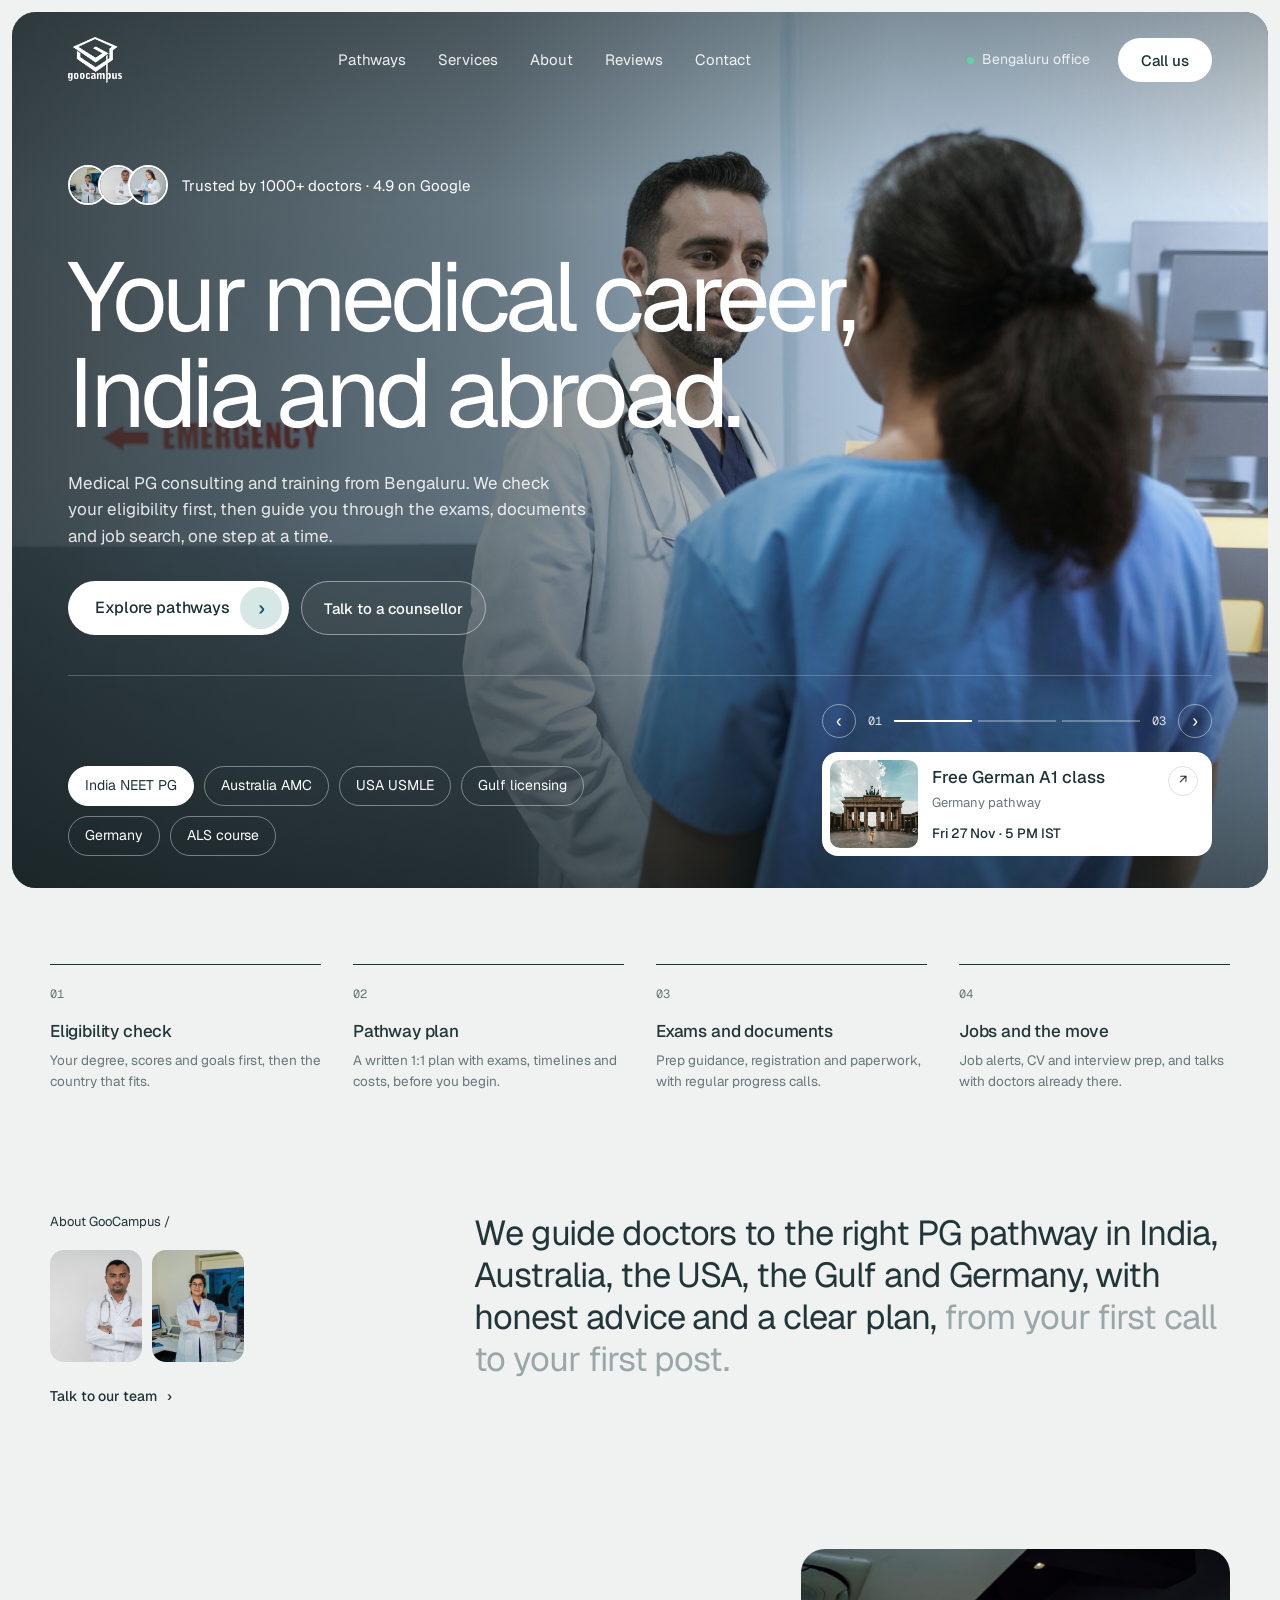
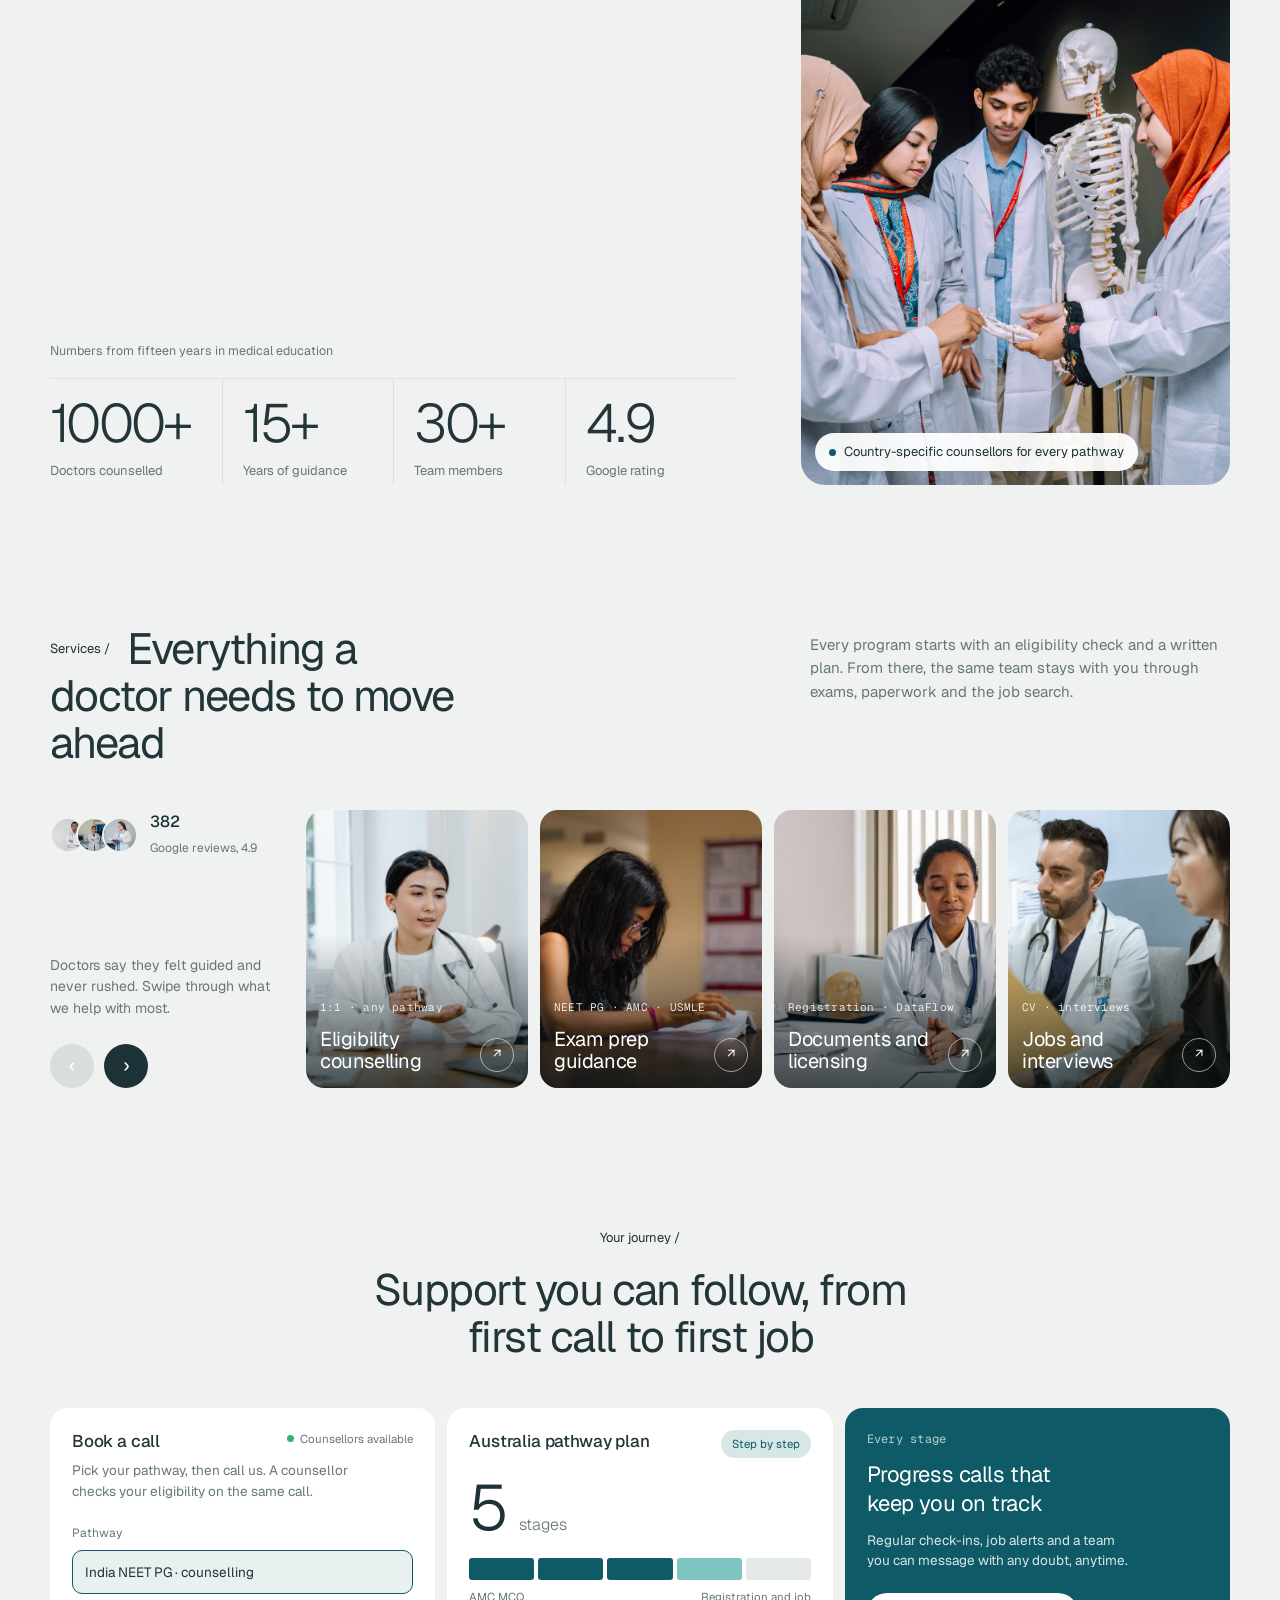
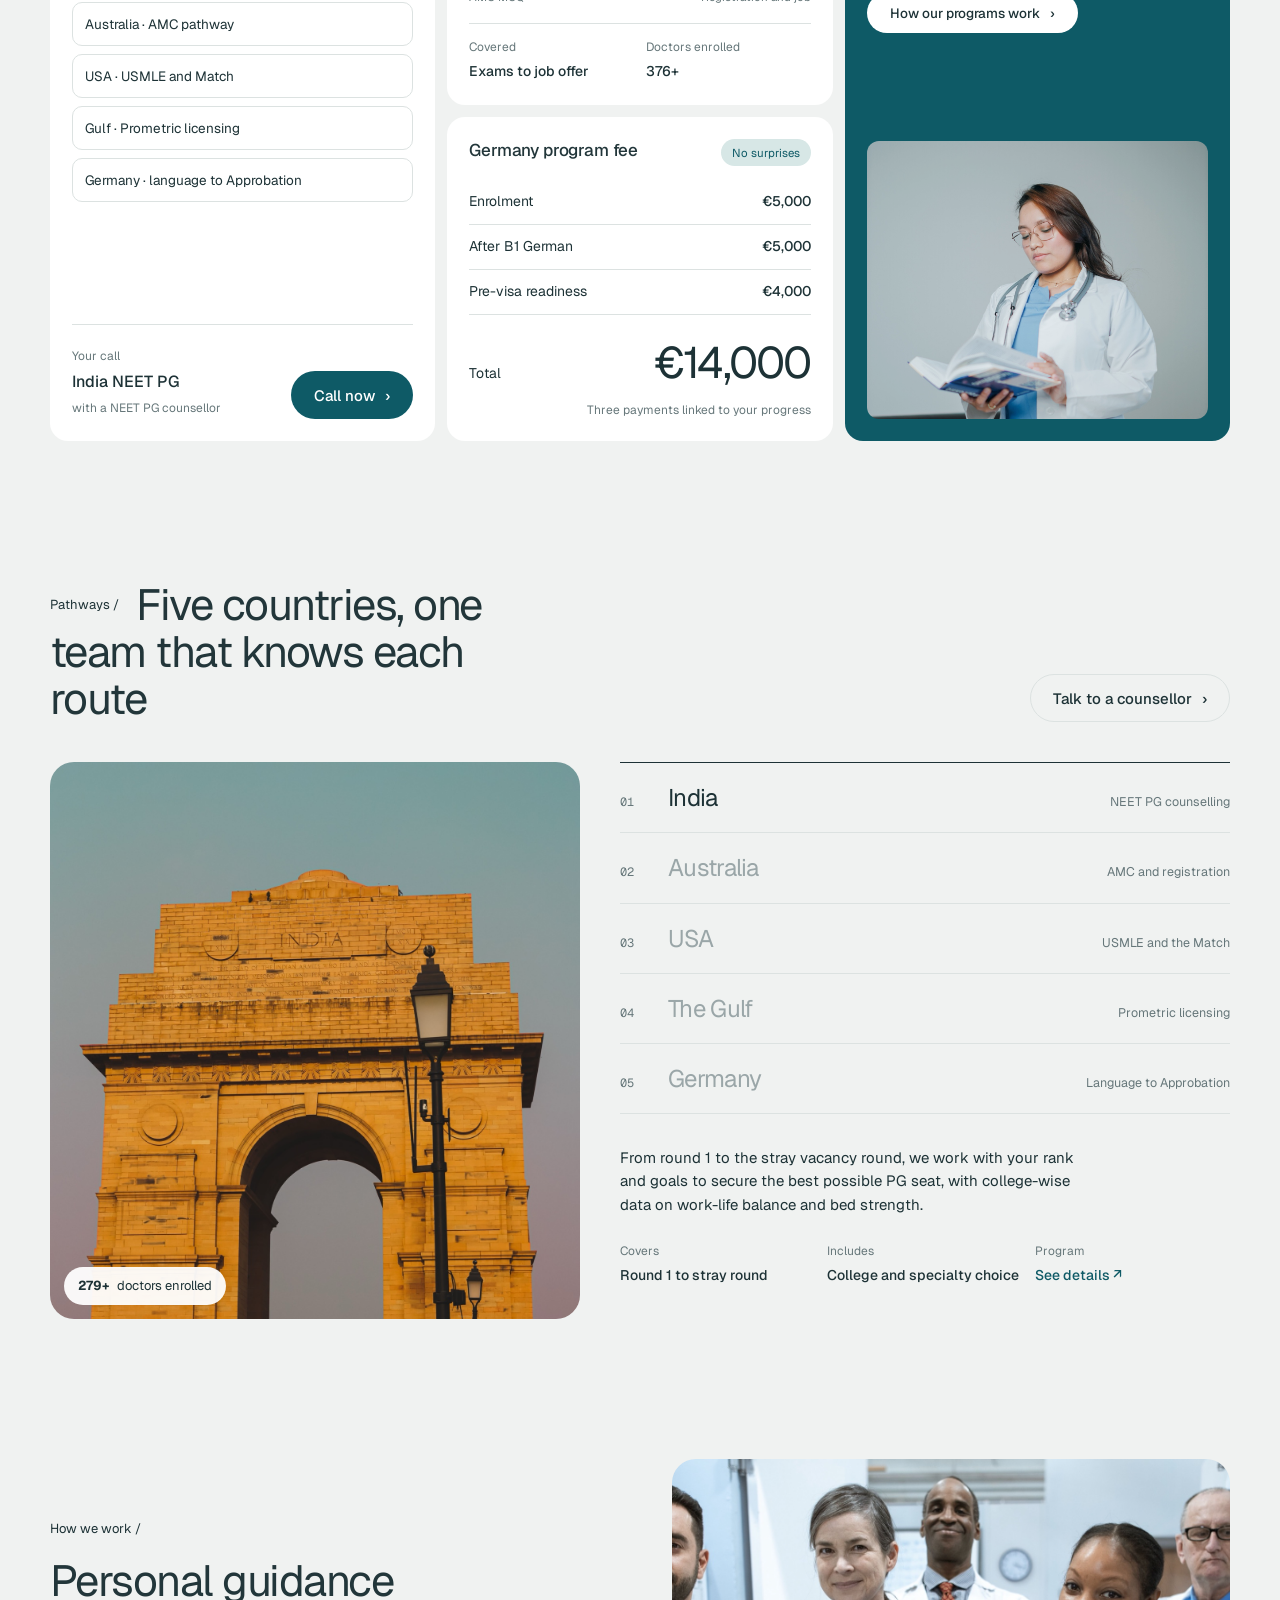
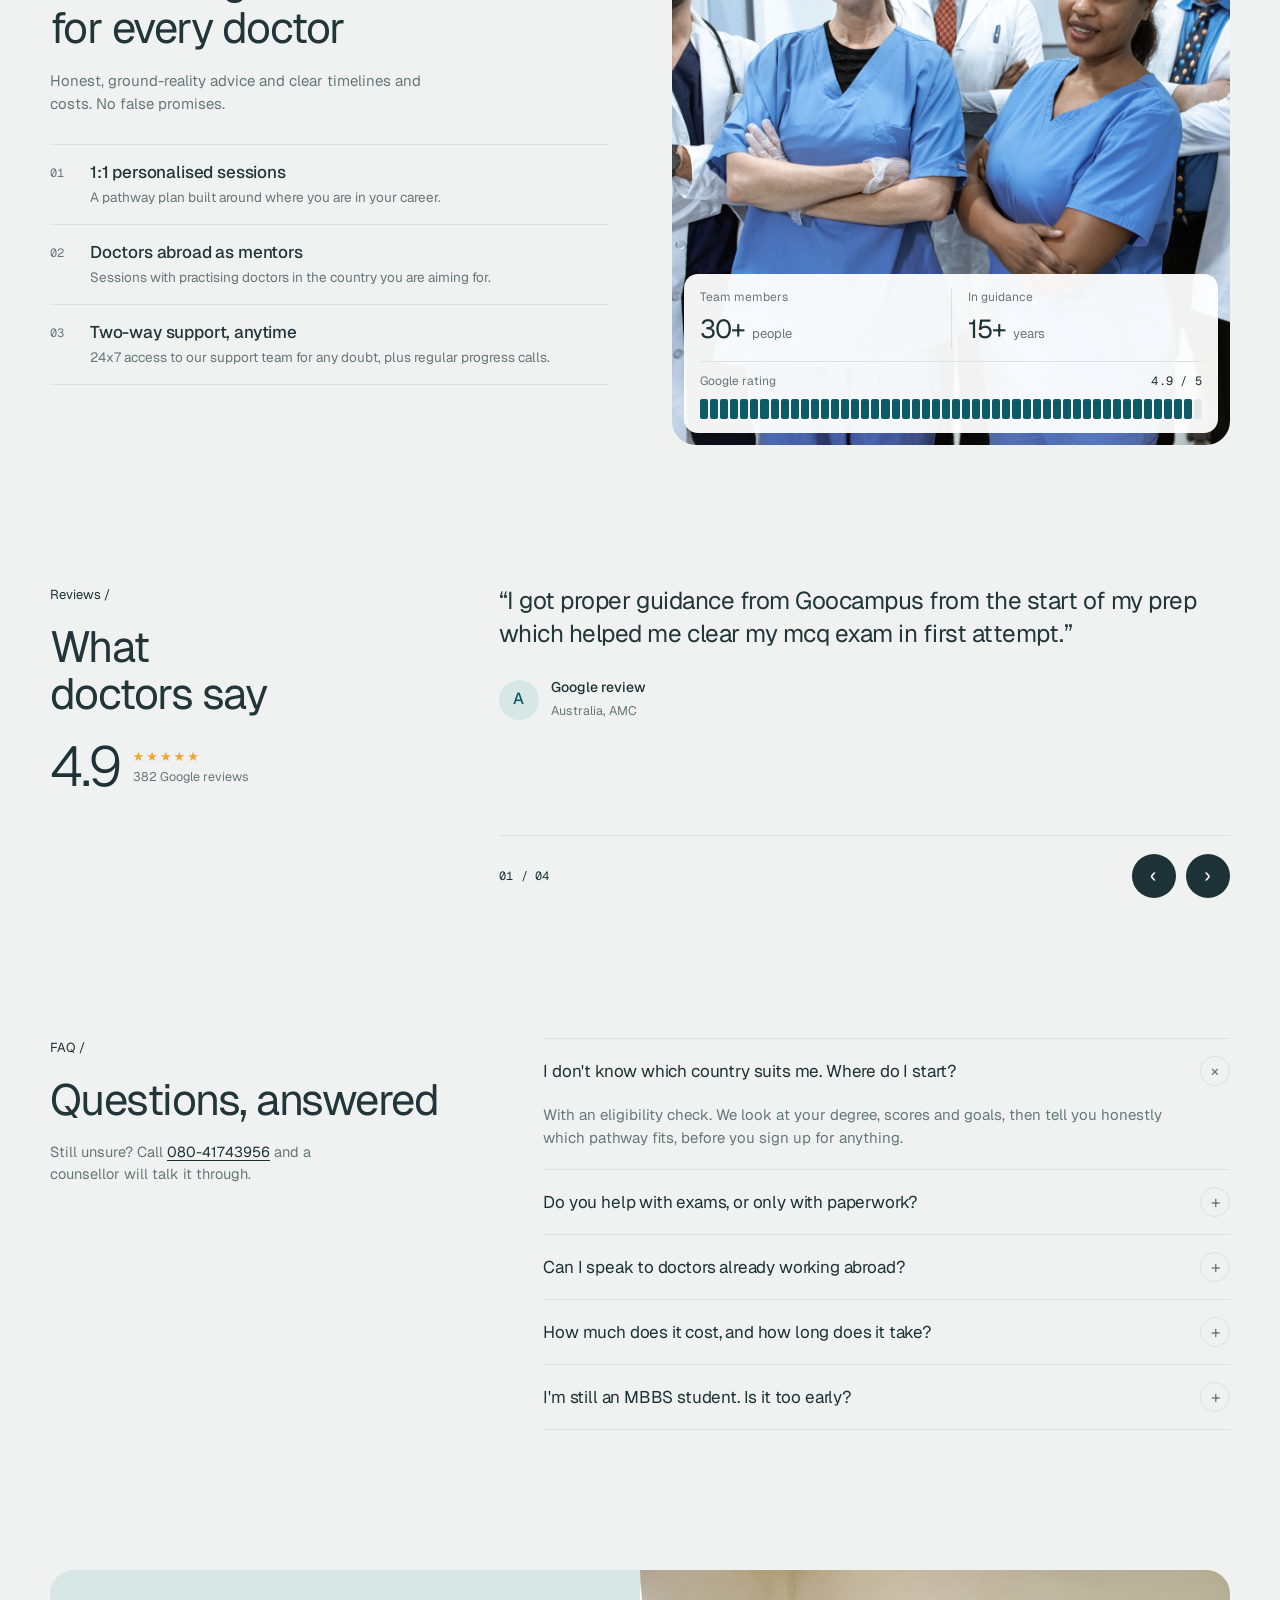
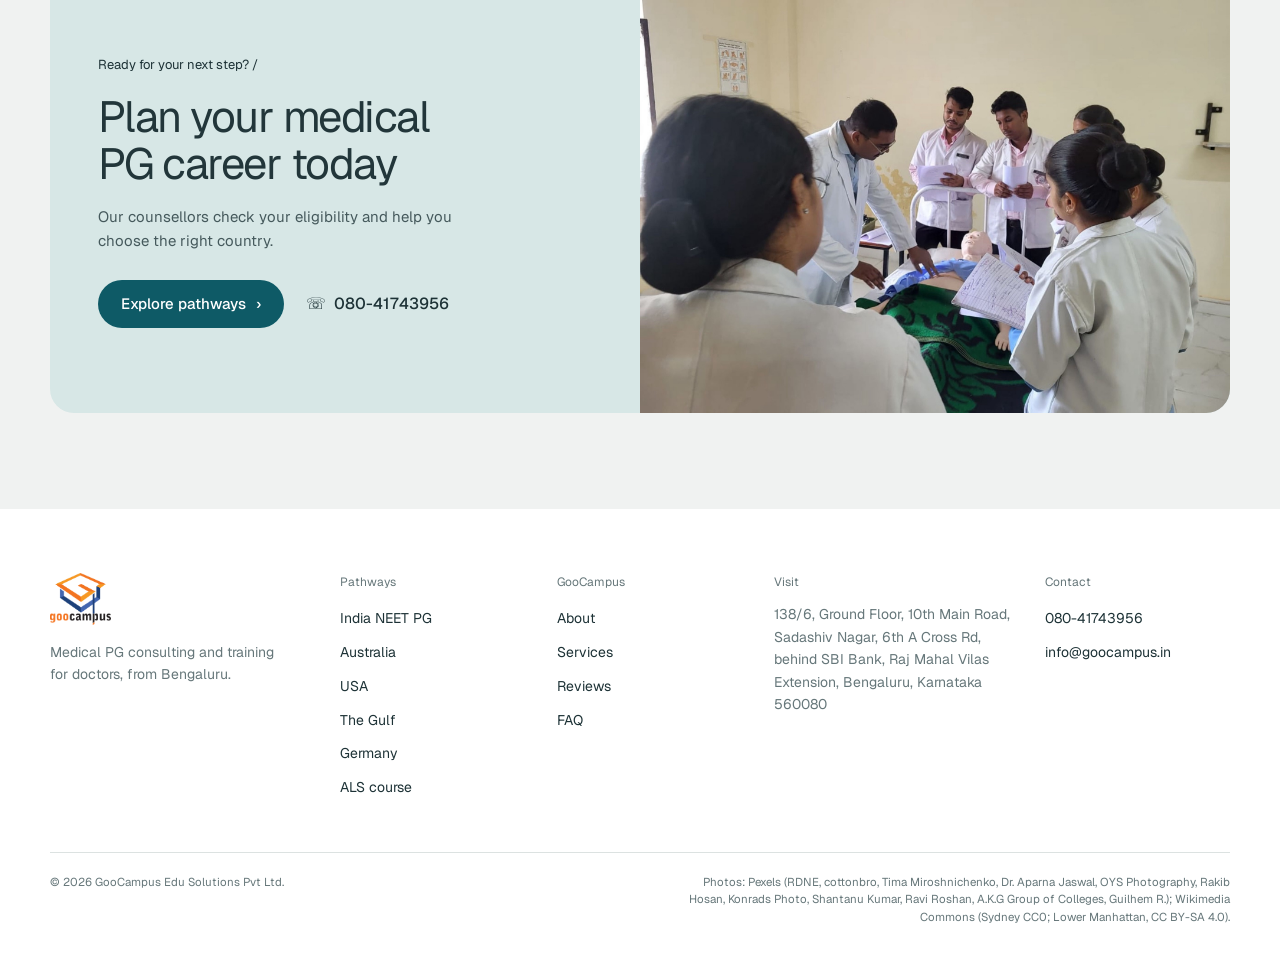
==== commit dfb2ec55: "Homepage v2: rebuilt in the reference layout (photo hero, steps, statement, numbers, services cards," ====
--- a/index.html
+++ b/index.html
@@ -6,385 +6,371 @@
 <title>GooCampus | Medical PG and career guidance for doctors, India and abroad</title>
 <meta name="description" content="GooCampus is a Bengaluru firm that guides MBBS graduates to a medical PG and career in India, Australia, the USA, the Gulf and Germany. 1000+ doctors counselled, rated 4.9 on Google.">
 <link rel="canonical" href="https://goocampusglobal.com/">
-<meta name="theme-color" content="#FFF7EF">
-
+<meta name="theme-color" content="#F0F2F1">
 <meta property="og:type" content="website">
 <meta property="og:url" content="https://goocampusglobal.com/">
 <meta property="og:title" content="GooCampus | Medical PG and career guidance for doctors">
 <meta property="og:description" content="Guidance for MBBS graduates going to India, Australia, the USA, the Gulf and Germany. 1000+ doctors counselled, 4.9 on Google.">
-<meta property="og:image" content="https://goocampusglobal.com/assets/cta-band.jpg">
+<meta property="og:image" content="https://goocampusglobal.com/assets/v2/svc-mentor.jpg">
 <meta name="twitter:card" content="summary_large_image">
-
 <link rel="icon" type="image/png" href="/assets/favicon.png">
 <link rel="apple-touch-icon" href="/assets/favicon.png">
-
 <link rel="preconnect" href="https://fonts.googleapis.com">
 <link rel="preconnect" href="https://fonts.gstatic.com" crossorigin>
-<link href="https://fonts.googleapis.com/css2?family=Plus+Jakarta+Sans:wght@400;500;600;700;800&family=Instrument+Serif:ital@1&display=swap" rel="stylesheet">
-<link rel="stylesheet" href="/css/styles.css?v=20261123a">
+<link href="https://fonts.googleapis.com/css2?family=Geist:wght@300;400;500;600&family=Geist+Mono:wght@400&display=swap" rel="stylesheet">
+<link rel="stylesheet" href="/css/styles.css?v=20261123b">
 </head>
 <body>
-<a class="skip" href="#top">Skip to content</a>
-
-<header class="nav" id="nav">
-  <div class="wrap nav__inner">
-    <a class="nav__logo" href="#top" aria-label="GooCampus home">
-      <img src="/assets/logo.png" alt="GooCampus" width="360" height="305">
-    </a>
-    <nav class="nav__links" id="navLinks" aria-label="Sections">
-      <a href="#programs">Programs</a>
-      <a href="#path">How it works</a>
+<a class="skip" href="#main">Skip to content</a>
+
+<!-- ============ HERO (nav sits inside the photo frame) ============ -->
+<header class="hero" id="top">
+  <img class="hero__bg" src="/assets/v2/svc-mentor.jpg" alt="A doctor talking with a nurse in a hospital" width="2000" height="1333" fetchpriority="high">
+  <div class="hero__shade"></div>
+
+  <nav class="nav" id="nav" aria-label="Main">
+    <a class="nav__logo" href="#top" aria-label="GooCampus home"><img src="/assets/logo-white.png" alt="GooCampus" width="400" height="343"></a>
+    <div class="nav__links" id="navLinks">
+      <a href="#pathways">Pathways</a>
+      <a href="#services">Services</a>
+      <a href="#about">About</a>
       <a href="#reviews">Reviews</a>
-      <a href="#faq">FAQ</a>
       <a href="#contact">Contact</a>
-    </nav>
-    <a class="btn btn--solid nav__cta" href="tel:+918041743956">Call 080-41743956</a>
-    <button class="nav__toggle" type="button" aria-expanded="false" aria-controls="navLinks" aria-label="Open menu">
-      <span></span><span></span>
-    </button>
+    </div>
+    <span class="nav__status"><i></i>Bengaluru office</span>
+    <a class="pill pill--white nav__cta" href="tel:+918041743956">Call us</a>
+    <button class="nav__toggle" type="button" aria-expanded="false" aria-controls="navLinks" aria-label="Open menu"><span></span><span></span></button>
+  </nav>
+
+  <div class="hero__body" data-enter>
+    <p class="trusted">
+      <span class="faces" aria-hidden="true">
+        <img src="/assets/v2/team-2.jpg" alt="" width="40" height="40">
+        <img src="/assets/v2/team-1.jpg" alt="" width="40" height="40">
+        <img src="/assets/v2/reading.jpg" alt="" width="40" height="40">
+      </span>
+      Trusted by 1000+ doctors · 4.9 on Google
+    </p>
+    <h1>Your medical career,<br>India and abroad.</h1>
+    <p class="hero__lead">Medical PG consulting and training from Bengaluru. We check your eligibility first, then guide you through the exams, documents and job search, one step at a time.</p>
+    <div class="hero__actions">
+      <a class="pill pill--white pill--icon" href="#pathways">Explore pathways <span class="pill__dot" aria-hidden="true">›</span></a>
+      <a class="pill pill--glass" href="tel:+918041743956">Talk to a counsellor</a>
+    </div>
+  </div>
+
+  <div class="hero__foot">
+    <ul class="chips" aria-label="Pathways">
+      <li><a class="is-on" href="#pathways" data-path="0">India NEET PG</a></li>
+      <li><a href="#pathways" data-path="1">Australia AMC</a></li>
+      <li><a href="#pathways" data-path="2">USA USMLE</a></li>
+      <li><a href="#pathways" data-path="3">Gulf licensing</a></li>
+      <li><a href="#pathways" data-path="4">Germany</a></li>
+      <li><a href="https://alscourse.com" target="_blank" rel="noopener">ALS course</a></li>
+    </ul>
+
+    <div class="slider" aria-label="Upcoming free sessions">
+      <div class="slider__bar">
+        <button type="button" class="slider__btn" data-slide="-1" aria-label="Previous session">‹</button>
+        <span class="mono" id="slideNow">01</span>
+        <span class="slider__track"><i></i><i></i><i></i></span>
+        <span class="mono">03</span>
+        <button type="button" class="slider__btn" data-slide="1" aria-label="Next session">›</button>
+      </div>
+      <div class="slides">
+        <a class="slide is-on" href="https://germany.goocampusglobal.com/" target="_blank" rel="noopener">
+          <img src="/assets/v2/berlin.jpg" alt="" width="96" height="96">
+          <span><b>Free German A1 class</b><small>Germany pathway</small><em>Fri 27 Nov · 5 PM IST</em></span>
+          <span class="slide__go" aria-hidden="true">↗</span>
+        </a>
+        <a class="slide" href="https://germany.goocampusglobal.com/" target="_blank" rel="noopener">
+          <img src="/assets/v2/reading.jpg" alt="" width="96" height="96">
+          <span><b>Free German B1 class</b><small>Germany pathway</small><em>Wed 2 Dec · 5 PM IST</em></span>
+          <span class="slide__go" aria-hidden="true">↗</span>
+        </a>
+        <a class="slide" href="tel:+918041743956">
+          <img src="/assets/v2/svc-call.jpg" alt="" width="96" height="96">
+          <span><b>Eligibility call</b><small>Any pathway</small><em>080-41743956</em></span>
+          <span class="slide__go" aria-hidden="true">↗</span>
+        </a>
+      </div>
+    </div>
   </div>
 </header>
 
-<main id="top">
-
-<!-- 1. HERO ============================================================ -->
-<section class="hero">
-  <div class="wrap hero__grid">
-    <div class="hero__copy" data-enter>
-      <p class="trust">
-        <span class="stars" aria-hidden="true">★★★★★</span>
-        <span><b>4.9</b> from 382 Google reviews</span>
-      </p>
-      <h1>Medical PG careers for Indian doctors, <em>at home and abroad.</em></h1>
-      <p class="lead">A medical PG consulting and training firm in Bengaluru. We guide MBBS graduates to the right country, then through the exams, documents and job search, one step at a time.</p>
-      <div class="hero__actions">
-        <a class="btn btn--solid btn--lg" href="#programs">Explore each country</a>
-        <a class="btn btn--outline btn--lg" href="tel:+918041743956">Talk to a counsellor</a>
-      </div>
-      <ul class="chips" aria-label="Pathways">
-        <li><a href="#program-india">India NEET PG</a></li>
-        <li><a href="#program-australia">Australia</a></li>
-        <li><a href="#program-usa">USA</a></li>
-        <li><a href="#program-gulf">The Gulf</a></li>
-        <li><a href="#program-germany">Germany</a></li>
-        <li><a href="#program-als">ALS course</a></li>
+<main id="main">
+
+<!-- ============ 4 STEPS ============ -->
+<section class="steps wrap" aria-label="How it works">
+  <div class="step"><span class="mono">01</span><h3>Eligibility check</h3><p>Your degree, scores and goals first, then the country that fits.</p></div>
+  <div class="step"><span class="mono">02</span><h3>Pathway plan</h3><p>A written 1:1 plan with exams, timelines and costs, before you begin.</p></div>
+  <div class="step"><span class="mono">03</span><h3>Exams and documents</h3><p>Prep guidance, registration and paperwork, with regular progress calls.</p></div>
+  <div class="step"><span class="mono">04</span><h3>Jobs and the move</h3><p>Job alerts, CV and interview prep, and talks with doctors already there.</p></div>
+</section>
+
+<!-- ============ ABOUT ============ -->
+<section class="about wrap" id="about">
+  <div class="about__side">
+    <p class="label">About GooCampus /</p>
+    <div class="about__faces">
+      <img src="/assets/v2/team-1.jpg" alt="A doctor in a white coat" width="200" height="200" loading="lazy">
+      <img src="/assets/v2/team-2.jpg" alt="A doctor in her laboratory" width="200" height="200" loading="lazy">
+    </div>
+    <a class="arrowlink" href="tel:+918041743956">Talk to our team <span aria-hidden="true">›</span></a>
+  </div>
+  <p class="statement">We guide doctors to the right PG pathway in India, Australia, the USA, the Gulf and Germany, with honest advice and a clear plan, <span>from your first call to your first post.</span></p>
+</section>
+
+<!-- ============ NUMBERS ============ -->
+<section class="numbers wrap" aria-label="GooCampus in numbers">
+  <div class="numbers__left">
+    <p class="small">Numbers from fifteen years in medical education</p>
+    <dl class="stats">
+      <div><dt>1000+</dt><dd>Doctors counselled</dd></div>
+      <div><dt>15+</dt><dd>Years of guidance</dd></div>
+      <div><dt>30+</dt><dd>Team members</dd></div>
+      <div><dt>4.9</dt><dd>Google rating</dd></div>
+    </dl>
+  </div>
+  <figure class="numbers__photo">
+    <img src="/assets/v2/students.jpg" alt="Medical students studying anatomy together" width="2000" height="1333" loading="lazy">
+    <span class="tagpill"><i></i>Country-specific counsellors for every pathway</span>
+  </figure>
+</section>
+
+<!-- ============ SERVICES CAROUSEL ============ -->
+<section class="services" id="services">
+  <div class="wrap services__head">
+    <h2><span class="label">Services /</span> Everything a doctor needs to move ahead</h2>
+    <p>Every program starts with an eligibility check and a written plan. From there, the same team stays with you through exams, paperwork and the job search.</p>
+  </div>
+  <div class="wrap services__body">
+    <div class="services__side">
+      <div class="reviewline">
+        <span class="faces" aria-hidden="true">
+          <img src="/assets/v2/team-1.jpg" alt="" width="36" height="36"><img src="/assets/v2/team-2.jpg" alt="" width="36" height="36"><img src="/assets/v2/reading.jpg" alt="" width="36" height="36">
+        </span>
+        <span><b>382</b><small>Google reviews, 4.9</small></span>
+      </div>
+      <p>Doctors say they felt guided and never rushed. Swipe through what we help with most.</p>
+      <div class="arrows">
+        <button type="button" class="round round--light" data-rail="-1" aria-label="Previous services">‹</button>
+        <button type="button" class="round round--dark" data-rail="1" aria-label="Next services">›</button>
+      </div>
+    </div>
+    <div class="rail" id="rail" tabindex="0" aria-label="Services, scroll sideways">
+      <a class="card" href="tel:+918041743956"><img src="/assets/v2/svc-call.jpg" alt="A doctor on a video consultation" width="2000" height="1333" loading="lazy"><span class="card__meta mono">1:1 · any pathway</span><span class="card__title">Eligibility<br>counselling</span><span class="card__go">↗</span></a>
+      <a class="card" href="#pathways"><img src="/assets/v2/svc-study.jpg" alt="A student reading in a library" width="2000" height="1333" loading="lazy"><span class="card__meta mono">NEET PG · AMC · USMLE</span><span class="card__title">Exam prep<br>guidance</span><span class="card__go">↗</span></a>
+      <a class="card" href="#pathways"><img src="/assets/v2/svc-docs.jpg" alt="A doctor meeting a client at her desk" width="2000" height="1333" loading="lazy"><span class="card__meta mono">Registration · DataFlow</span><span class="card__title">Documents and<br>licensing</span><span class="card__go">↗</span></a>
+      <a class="card" href="#pathways"><img src="/assets/v2/svc-interview.jpg" alt="A doctor going through a folder with a colleague" width="2000" height="1333" loading="lazy"><span class="card__meta mono">CV · interviews</span><span class="card__title">Jobs and<br>interviews</span><span class="card__go">↗</span></a>
+      <a class="card" href="#pathways"><img src="/assets/v2/hero.jpg" alt="A doctor reading a patient chart in a hospital corridor" width="2000" height="1333" loading="lazy"><span class="card__meta mono">1:1 sessions</span><span class="card__title">Mentoring by<br>doctors abroad</span><span class="card__go">↗</span></a>
+      <a class="card" href="https://alscourse.com" target="_blank" rel="noopener"><img src="/assets/v2/svc-als.jpg" alt="Medical students practising on a training manikin" width="1499" height="2000" loading="lazy"><span class="card__meta mono">2 days · ERC certified</span><span class="card__title">ALS<br>certificate course</span><span class="card__go">↗</span></a>
+    </div>
+  </div>
+</section>
+
+<!-- ============ CARE BENTO ============ -->
+<section class="care wrap" aria-labelledby="careTitle">
+  <p class="label label--center">Your journey /</p>
+  <h2 id="careTitle" class="center">Support you can follow, from<br>first call to first job</h2>
+  <div class="bento">
+    <div class="box box--book">
+      <div class="box__top"><h3>Book a call</h3><span class="live"><i></i>Counsellors available</span></div>
+      <p class="muted">Pick your pathway, then call us. A counsellor checks your eligibility on the same call.</p>
+      <p class="tiny">Pathway</p>
+      <div class="opts" role="radiogroup" aria-label="Pathway">
+        <button type="button" class="opt is-on" role="radio" aria-checked="true" data-name="India NEET PG" data-who="NEET PG counsellor">India NEET PG · counselling</button>
+        <button type="button" class="opt" role="radio" aria-checked="false" data-name="Australia AMC" data-who="Australia counsellor">Australia · AMC pathway</button>
+        <button type="button" class="opt" role="radio" aria-checked="false" data-name="USA USMLE" data-who="USA counsellor">USA · USMLE and Match</button>
+        <button type="button" class="opt" role="radio" aria-checked="false" data-name="Gulf licensing" data-who="Gulf counsellor">Gulf · Prometric licensing</button>
+        <button type="button" class="opt" role="radio" aria-checked="false" data-name="Germany" data-who="Germany counsellor">Germany · language to Approbation</button>
+      </div>
+      <div class="box__foot">
+        <div><p class="tiny">Your call</p><b id="callName">India NEET PG</b><small id="callWho">with a NEET PG counsellor</small></div>
+        <a class="pill pill--teal" href="tel:+918041743956">Call now <span aria-hidden="true">›</span></a>
+      </div>
+    </div>
+
+    <div class="box box--plan">
+      <div class="box__top"><h3>Australia pathway plan</h3><span class="badge">Step by step</span></div>
+      <p class="big">5 <small>stages</small></p>
+      <div class="segs" aria-hidden="true"><i class="on"></i><i class="on"></i><i class="on"></i><i class="mid"></i><i></i></div>
+      <div class="segs__labels"><span>AMC MCQ</span><span>Registration and job</span></div>
+      <div class="kv">
+        <div><p class="tiny">Covered</p><b>Exams to job offer</b></div>
+        <div><p class="tiny">Doctors enrolled</p><b>376+</b></div>
+      </div>
+    </div>
+
+    <div class="box box--fee">
+      <div class="box__top"><h3>Germany program fee</h3><span class="badge">No surprises</span></div>
+      <ul class="lines">
+        <li><span>Enrolment</span><b>€5,000</b></li>
+        <li><span>After B1 German</span><b>€5,000</b></li>
+        <li><span>Pre-visa readiness</span><b>€4,000</b></li>
       </ul>
-    </div>
-
-    <div class="hero__media" data-enter>
-      <img src="/assets/cta-band.jpg" alt="A doctor reviewing case notes with a colleague in a hospital" width="1800" height="760" fetchpriority="high">
-      <div class="float float--top">
-        <span class="float__num">1000+</span>
-        <span class="float__label">doctors counselled and guided</span>
-      </div>
-      <div class="float float--bottom">
-        <span class="float__dot" aria-hidden="true"></span>
-        <span><b>Country-specific counsellors</b><br>for every pathway</span>
-      </div>
-    </div>
-  </div>
-</section>
-
-
-<!-- 2. THE PATH ======================================================== -->
-<section class="path" id="path">
-  <div class="wrap">
-    <div class="head">
-      <p class="eyebrow">How it works</p>
-      <h2>Four steps from your MBBS to your next post.</h2>
-    </div>
-    <ol class="steps">
-      <li class="step">
-        <span class="step__num">01</span>
-        <h3>Eligibility check</h3>
-        <p>We look at your degree, scores and goals first, then tell you which country fits. No false promises.</p>
-      </li>
-      <li class="step">
-        <span class="step__num">02</span>
-        <h3>Your pathway plan</h3>
-        <p>A 1:1 plan with the exams, timelines and costs in order, so nothing is figured out on the go.</p>
-      </li>
-      <li class="step">
-        <span class="step__num">03</span>
-        <h3>Exams and documents</h3>
-        <p>Exam prep guidance, registration and paperwork, with regular progress calls on your next steps.</p>
-      </li>
-      <li class="step">
-        <span class="step__num">04</span>
-        <h3>Jobs and the move</h3>
-        <p>Job notifications, CV and interview prep, and time with doctors already working there.</p>
-      </li>
+      <div class="total"><span>Total</span><b>€14,000</b></div>
+      <p class="tiny right">Three payments linked to your progress</p>
+    </div>
+
+    <div class="box box--teal">
+      <p class="mono">Every stage</p>
+      <h3>Progress calls that keep you on track</h3>
+      <p>Regular check-ins, job alerts and a team you can message with any doubt, anytime.</p>
+      <a class="pill pill--white" href="#faq">How our programs work <span aria-hidden="true">›</span></a>
+      <img src="/assets/v2/reading.jpg" alt="" width="1333" height="2000" loading="lazy">
+    </div>
+  </div>
+</section>
+
+<!-- ============ PATHWAYS (list + photo) ============ -->
+<section class="paths wrap" id="pathways">
+  <div class="paths__head">
+    <h2><span class="label">Pathways /</span> Five countries, one team that knows each route</h2>
+    <a class="pill pill--line" href="tel:+918041743956">Talk to a counsellor <span aria-hidden="true">›</span></a>
+  </div>
+  <div class="paths__grid">
+    <figure class="paths__photo">
+      <img id="pathImg" src="/assets/v2/india.jpg" alt="India Gate in New Delhi at dusk" width="1333" height="2000" loading="lazy">
+      <span class="tagpill" id="pathTag"><b>279+</b> doctors enrolled</span>
+    </figure>
+    <div>
+      <ul class="plist" role="tablist" aria-label="Pathways">
+        <li><button type="button" class="is-on" role="tab" aria-selected="true" data-i="0"><span class="mono">01</span><b>India</b><small>NEET PG counselling</small></button></li>
+        <li><button type="button" role="tab" aria-selected="false" data-i="1"><span class="mono">02</span><b>Australia</b><small>AMC and registration</small></button></li>
+        <li><button type="button" role="tab" aria-selected="false" data-i="2"><span class="mono">03</span><b>USA</b><small>USMLE and the Match</small></button></li>
+        <li><button type="button" role="tab" aria-selected="false" data-i="3"><span class="mono">04</span><b>The Gulf</b><small>Prometric licensing</small></button></li>
+        <li><button type="button" role="tab" aria-selected="false" data-i="4"><span class="mono">05</span><b>Germany</b><small>Language to Approbation</small></button></li>
+      </ul>
+      <div class="pinfo" role="tabpanel" aria-live="polite">
+        <p id="pathText">From round 1 to the stray vacancy round, we work with your rank and goals to secure the best possible PG seat, with college-wise data on work-life balance and bed strength.</p>
+        <div class="kv kv--3">
+          <div><p class="tiny">Covers</p><b id="pathA">Round 1 to stray round</b></div>
+          <div><p class="tiny">Includes</p><b id="pathB">College and specialty choice</b></div>
+          <div><p class="tiny">Program</p><a id="pathLink" href="https://goocampus.in" target="_blank" rel="noopener">See details ↗</a></div>
+        </div>
+      </div>
+    </div>
+  </div>
+</section>
+
+<!-- ============ HOW WE WORK ============ -->
+<section class="how wrap" aria-labelledby="howTitle">
+  <div>
+    <p class="label">How we work /</p>
+    <h2 id="howTitle">Personal guidance for every doctor</h2>
+    <p class="muted">Honest, ground-reality advice and clear timelines and costs. No false promises.</p>
+    <ol class="nlist">
+      <li><span class="mono">01</span><div><h3>1:1 personalised sessions</h3><p>A pathway plan built around where you are in your career.</p></div></li>
+      <li><span class="mono">02</span><div><h3>Doctors abroad as mentors</h3><p>Sessions with practising doctors in the country you are aiming for.</p></div></li>
+      <li><span class="mono">03</span><div><h3>Two-way support, anytime</h3><p>24x7 access to our support team for any doubt, plus regular progress calls.</p></div></li>
     </ol>
   </div>
-</section>
-
-
-<!-- 3. ABOUT + NUMBERS ================================================= -->
-<section class="about" id="about">
-  <div class="wrap about__grid">
-    <div class="about__copy">
-      <p class="eyebrow">About GooCampus</p>
-      <h2>One team for the whole route, wherever you start.</h2>
-      <p>GooCampus helps doctors plan their path across India, Australia, the USA, the Gulf and Germany. From the eligibility check and choosing a pathway to licensing, exams, documentation and career readiness, we guide you end to end, whether you are just starting out or already deep into the process.</p>
-    </div>
-    <dl class="numbers">
-      <div><dt>1000+</dt><dd>doctors counselled and guided</dd></div>
-      <div><dt>15+</dt><dd>years in medical education guidance</dd></div>
-      <div><dt>30+</dt><dd>team members at every stage</dd></div>
-      <div><dt>4.9</dt><dd>Google rating, 382 reviews</dd></div>
-    </dl>
-  </div>
-</section>
-
-
-<!-- 4. PROGRAMS ======================================================== -->
-<section class="programs" id="programs">
-  <div class="wrap">
-    <div class="head head--row">
-      <div>
-        <p class="eyebrow">Our programs</p>
-        <h2>Pick a country. We plan the rest with you.</h2>
-      </div>
-      <div class="rail__ctrl">
-        <button type="button" class="rail__btn" data-rail="-1" aria-label="Previous programs">&#8592;</button>
-        <button type="button" class="rail__btn" data-rail="1" aria-label="Next programs">&#8594;</button>
-      </div>
-    </div>
-  </div>
-
-  <div class="rail" id="rail" tabindex="0" aria-label="Programs, scroll sideways">
-    <article class="prog" id="program-india">
-      <a href="https://goocampus.in" target="_blank" rel="noopener">
-        <div class="prog__img"><img src="/assets/program-india.jpg" alt="India Gate in New Delhi" width="900" height="620" loading="lazy"><span class="tag">279+ doctors enrolled</span></div>
-        <div class="prog__body">
-          <p class="prog__kicker">01 · India</p>
-          <h3>NEET PG counselling and admission</h3>
-          <p>Round 1 to the stray vacancy round, with college and specialty choices built around your rank and goals.</p>
-          <span class="prog__link">See the India program</span>
-        </div>
-      </a>
-    </article>
-
-    <article class="prog" id="program-australia">
-      <a href="https://goocampusaustralia.com" target="_blank" rel="noopener">
-        <div class="prog__img"><img src="/assets/program-australia.jpg" alt="Sydney Harbour with the Opera House" width="900" height="620" loading="lazy"><span class="tag">376+ doctors enrolled</span></div>
-        <div class="prog__body">
-          <p class="prog__kicker">02 · Australia</p>
-          <h3>AMC exams, registration and jobs</h3>
-          <p>AMC MCQ and clinical training, English, registration, hiring windows and talks with Australian doctors.</p>
-          <span class="prog__link">See the Australia program</span>
-        </div>
-      </a>
-    </article>
-
-    <article class="prog" id="program-usa">
-      <a href="/usa-pathway/">
-        <div class="prog__img"><img src="/assets/program-usa.jpg" alt="The Statue of Liberty in New York harbour" width="900" height="620" loading="lazy"><span class="tag">98+ doctors enrolled</span></div>
-        <div class="prog__body">
-          <p class="prog__kicker">03 · USA</p>
-          <h3>USMLE, LORs and the Match</h3>
-          <p>A USMLE plan, exam prep guidance, LOR and experience letters, ERAS and your Match strategy.</p>
-          <span class="prog__link">See the USA program</span>
-        </div>
-      </a>
-    </article>
-
-    <article class="prog" id="program-gulf">
-      <a href="/gulf-pathway/">
-        <div class="prog__img"><img src="/assets/program-gulf.jpg" alt="Towers along Sheikh Zayed Road in Dubai" width="900" height="620" loading="lazy"><span class="tag">134+ doctors enrolled</span></div>
-        <div class="prog__body">
-          <p class="prog__kicker">04 · The Gulf</p>
-          <h3>GCC licensing and career support</h3>
-          <p>Prometric prep, DataFlow, documents and hospital-wise interview tips for Dubai, Abu Dhabi, Saudi and Qatar.</p>
-          <span class="prog__link">See the Gulf program</span>
-        </div>
-      </a>
-    </article>
-
-    <article class="prog" id="program-germany">
-      <a href="https://germany.goocampusglobal.com/" target="_blank" rel="noopener">
-        <div class="prog__img"><img src="/assets/program-germany.jpg" alt="The Brandenburg Gate in Berlin" width="900" height="620" loading="lazy"><span class="tag tag--new">New program</span></div>
-        <div class="prog__body">
-          <p class="prog__kicker">05 · Germany</p>
-          <h3>German language to Approbation</h3>
-          <p>German A1 to B2 in India, FSP preparation, Approbation guidance, visa and the job search.</p>
-          <span class="prog__link">See the Germany program</span>
-        </div>
-      </a>
-    </article>
-
-    <article class="prog" id="program-als">
-      <a href="https://alscourse.com" target="_blank" rel="noopener">
-        <div class="prog__img"><img src="/assets/program-als.jpg" alt="Two clinicians practising airway management on a manikin" width="900" height="620" loading="lazy"><span class="tag">2-day course</span></div>
-        <div class="prog__body">
-          <p class="prog__kicker">06 · ALS certificate</p>
-          <h3>Advanced Life Support course</h3>
-          <p>An ERC-certified ALS course in India, recognised in the UK and Australia, with CPD points.</p>
-          <span class="prog__link">See the ALS course</span>
-        </div>
-      </a>
-    </article>
-  </div>
-</section>
-
-
-<!-- 5. WHO WORKS WITH YOU ============================================== -->
-<section class="team" id="team">
-  <div class="wrap team__grid">
-    <div>
-      <p class="eyebrow">Who works with you</p>
-      <h2>Real people at every stage, not a call centre.</h2>
-      <p class="team__lead">Four kinds of people look after you from the first call to your first post, so you always know who to ask.</p>
-    </div>
-    <div>
-      <ul class="roles">
-        <li><h3>Country counsellor</h3><p>Knows your pathway inside out and holds your 1:1 sessions.</p></li>
-        <li><h3>Doctors abroad</h3><p>Mentoring sessions with doctors practising where you want to go.</p></li>
-        <li><h3>Documents team</h3><p>Checklists, registration and recognition paperwork, done right first time.</p></li>
-        <li><h3>Support team</h3><p>24x7 access for any doubt, plus regular progress calls.</p></li>
-      </ul>
-    </div>
-  </div>
-</section>
-
-
-<!-- 6. REVIEWS ========================================================= -->
-<!-- Quotes are real Google reviews of GooCampus Edu Solutions (read 23 Nov 2026), trimmed with ellipses, wording unchanged. -->
-<section class="reviews" id="reviews">
-  <div class="wrap">
-    <div class="head head--row">
-      <div>
-        <p class="eyebrow">Reviews</p>
-        <h2>What doctors say on Google.</h2>
-      </div>
-      <div class="score">
-        <span class="score__num">4.9</span>
-        <span class="score__meta"><span class="stars" aria-hidden="true">★★★★★</span>382 Google reviews</span>
-      </div>
-    </div>
-    <div class="quotes">
-      <figure class="quote">
-        <blockquote>“I got proper guidance from Goocampus from the start of my prep which helped me clear my mcq exam in first attempt.”</blockquote>
-        <figcaption>Google review · Australia, AMC</figcaption>
-      </figure>
-      <figure class="quote">
-        <blockquote>“They’ve supported me through every stage, prepping me for interviews, and most importantly, during the incredibly tough phase of job hunting.”</blockquote>
-        <figcaption>Google review · International pathway</figcaption>
-      </figure>
-      <figure class="quote">
-        <blockquote>“He was very helpful, patient, and guided me clearly through each step. His support made the whole process smooth and stress-free.”</blockquote>
-        <figcaption>Google review · UK, GMC registration</figcaption>
-      </figure>
-      <figure class="quote">
-        <blockquote>“I was stuck between counselling process and how to go about it, cut offs and my ideal branch in my mind… Mr. Gagan guided me through the process.”</blockquote>
-        <figcaption>Google review · NEET PG counselling</figcaption>
-      </figure>
-    </div>
-    <a class="textlink" href="https://www.google.com/maps/search/?api=1&amp;query=GooCampus+Edu+Solutions+Pvt+Ltd+Sadashivanagar+Bengaluru" target="_blank" rel="noopener">Read all 382 reviews on Google</a>
-  </div>
-</section>
-
-
-<!-- 7. WHY ============================================================= -->
-<section class="why" id="why">
-  <div class="wrap why__grid">
-    <div>
-      <p class="eyebrow eyebrow--dark">Why GooCampus</p>
-      <h2>Honest advice first. Then a plan you can follow.</h2>
-    </div>
-    <ol class="why__list">
-      <li>Right-country guidance, based on an eligibility check first</li>
-      <li>A 1:1 personalised pathway plan, wherever you are in your career</li>
-      <li>Country-specific counsellors who know your pathway inside out</li>
-      <li>Regular progress calls to guide your next steps</li>
-      <li>Two-way support: reach out with any doubt, anytime</li>
-      <li>Honest, ground-reality advice, no false promises</li>
-      <li>Clear, accurate timelines and costs, always</li>
-    </ol>
-  </div>
-</section>
-
-
-<!-- 8. FAQ ============================================================= -->
-<section class="faq" id="faq">
-  <div class="wrap faq__grid">
-    <div>
-      <p class="eyebrow">FAQ</p>
-      <h2>Questions doctors ask us first.</h2>
-      <p class="faq__note">Still unsure? Call us on <a href="tel:+918041743956">080-41743956</a> and a counsellor will talk it through.</p>
-    </div>
-    <div class="faq__list">
-      <details open>
-        <summary>I don't know which country suits me. Where do I start?</summary>
-        <p>With an eligibility check. We look at your degree, scores and goals, then tell you honestly which pathway fits, before you sign up for anything.</p>
-      </details>
-      <details>
-        <summary>Do you help with exams, or only with paperwork?</summary>
-        <p>Both. Each program covers exam prep guidance (NEET PG, AMC, USMLE, Prometric, German language and FSP), plus documents, registration and the job search.</p>
-      </details>
-      <details>
-        <summary>Can I speak to doctors already working abroad?</summary>
-        <p>Yes. Mentoring sessions with practising doctors abroad are part of the programs, so you hear how the pathway really works.</p>
-      </details>
-      <details>
-        <summary>How much does it cost, and how long does it take?</summary>
-        <p>It depends on the country and where you are in the process. Your counsellor gives you clear timelines and costs in your pathway plan, up front.</p>
-      </details>
-      <details>
-        <summary>I'm still an MBBS student. Is it too early?</summary>
-        <p>No. Starting early helps you time exams and documents well. We work with students and graduates at every stage.</p>
-      </details>
-    </div>
-  </div>
-</section>
-
-
-<!-- 9. CLOSE =========================================================== -->
-<section class="close">
-  <div class="wrap close__inner">
-    <h2>Ready to plan your medical PG career?</h2>
-    <p>Not sure which country to choose? Let a counsellor guide you.</p>
-    <div class="hero__actions">
-      <a class="btn btn--solid btn--lg" href="#programs">Explore each country</a>
-      <a class="btn btn--ghost btn--lg" href="tel:+918041743956">Call 080-41743956</a>
-    </div>
+  <figure class="how__photo">
+    <img src="/assets/v2/team-group.jpg" alt="A team of doctors and nurses in a hospital" width="2000" height="1333" loading="lazy">
+    <div class="glass">
+      <div class="glass__row">
+        <div><p class="tiny">Team members</p><b>30+ <small>people</small></b></div>
+        <div><p class="tiny">In guidance</p><b>15+ <small>years</small></b></div>
+      </div>
+      <div class="glass__bar"><p class="tiny">Google rating</p><span class="mono">4.9 / 5</span></div>
+      <div class="segs segs--fine" aria-hidden="true"></div>
+    </div>
+  </figure>
+</section>
+
+<!-- ============ REVIEWS ============ -->
+<!-- Real Google reviews of GooCampus Edu Solutions, read 23 Nov 2026, wording unchanged (trimmed). -->
+<section class="reviews wrap" id="reviews">
+  <div>
+    <p class="label">Reviews /</p>
+    <h2>What doctors say</h2>
+    <div class="score"><b>4.9</b><span><i class="stars">★★★★★</i>382 Google reviews</span></div>
+  </div>
+  <div class="quotes">
+    <div class="quotes__stage">
+      <figure class="q is-on"><blockquote>“I got proper guidance from Goocampus from the start of my prep which helped me clear my mcq exam in first attempt.”</blockquote><figcaption><span class="ini">A</span><span><b>Google review</b><small>Australia, AMC</small></span></figcaption></figure>
+      <figure class="q"><blockquote>“They’ve supported me through every stage, prepping me for interviews, and most importantly, during the incredibly tough phase of job hunting.”</blockquote><figcaption><span class="ini">I</span><span><b>Google review</b><small>International pathway</small></span></figcaption></figure>
+      <figure class="q"><blockquote>“He was very helpful, patient, and guided me clearly through each step. His support made the whole process smooth and stress-free.”</blockquote><figcaption><span class="ini">U</span><span><b>Google review</b><small>UK, GMC registration</small></span></figcaption></figure>
+      <figure class="q"><blockquote>“I was stuck between counselling process and how to go about it, cut offs and my ideal branch in my mind… Mr. Gagan guided me through the process.”</blockquote><figcaption><span class="ini">N</span><span><b>Google review</b><small>NEET PG counselling</small></span></figcaption></figure>
+    </div>
+    <div class="quotes__bar">
+      <span class="mono"><span id="qNow">01</span> / 04</span>
+      <div class="arrows">
+        <button type="button" class="round round--dark" data-q="-1" aria-label="Previous review">‹</button>
+        <button type="button" class="round round--dark" data-q="1" aria-label="Next review">›</button>
+      </div>
+    </div>
+  </div>
+</section>
+
+<!-- ============ FAQ ============ -->
+<section class="faq wrap" id="faq">
+  <div>
+    <p class="label">FAQ /</p>
+    <h2>Questions, answered</h2>
+    <p class="muted">Still unsure? Call <a href="tel:+918041743956">080-41743956</a> and a counsellor will talk it through.</p>
+  </div>
+  <div class="acc">
+    <details open><summary>I don't know which country suits me. Where do I start?</summary><p>With an eligibility check. We look at your degree, scores and goals, then tell you honestly which pathway fits, before you sign up for anything.</p></details>
+    <details><summary>Do you help with exams, or only with paperwork?</summary><p>Both. Each program covers exam prep guidance (NEET PG, AMC, USMLE, Prometric, German and FSP), plus documents, registration and the job search.</p></details>
+    <details><summary>Can I speak to doctors already working abroad?</summary><p>Yes. Mentoring sessions with practising doctors abroad are part of the programs, so you hear how the pathway really works.</p></details>
+    <details><summary>How much does it cost, and how long does it take?</summary><p>It depends on the country and where you are in the process. Your counsellor gives you clear timelines and costs in your pathway plan, up front.</p></details>
+    <details><summary>I'm still an MBBS student. Is it too early?</summary><p>No. Starting early helps you time exams and documents well. We work with students and graduates at every stage.</p></details>
+  </div>
+</section>
+
+<!-- ============ CLOSE ============ -->
+<section class="close wrap">
+  <div class="close__card">
+    <div class="close__copy">
+      <p class="label">Ready for your next step? /</p>
+      <h2>Plan your medical PG career today</h2>
+      <p>Our counsellors check your eligibility and help you choose the right country.</p>
+      <div class="close__actions">
+        <a class="pill pill--teal" href="#pathways">Explore pathways <span aria-hidden="true">›</span></a>
+        <a class="phone" href="tel:+918041743956"><span aria-hidden="true">☏</span> 080-41743956</a>
+      </div>
+    </div>
+    <img src="/assets/v2/lucknow.jpg" alt="Medical students learning together in a skills lab" width="2000" height="1500" loading="lazy">
   </div>
 </section>
 </main>
-
 
 <footer class="footer" id="contact">
   <div class="wrap footer__grid">
     <div class="footer__brand">
-      <img src="/assets/logo-white.png" alt="GooCampus" width="400" height="343" loading="lazy">
-      <p>Medical PG consulting and training for doctors.</p>
-    </div>
-    <div>
-      <h3>Programs</h3>
-      <ul>
-        <li><a href="https://goocampus.in" target="_blank" rel="noopener">India NEET PG</a></li>
-        <li><a href="https://goocampusaustralia.com" target="_blank" rel="noopener">Australia</a></li>
-        <li><a href="/usa-pathway/">USA</a></li>
-        <li><a href="/gulf-pathway/">The Gulf</a></li>
-        <li><a href="https://germany.goocampusglobal.com/" target="_blank" rel="noopener">Germany</a></li>
-        <li><a href="https://alscourse.com" target="_blank" rel="noopener">ALS course</a></li>
-      </ul>
-    </div>
-    <div>
-      <h3>India office</h3>
+      <img src="/assets/logo.png" alt="GooCampus" width="360" height="305">
+      <p>Medical PG consulting and training for doctors, from Bengaluru.</p>
+    </div>
+    <div><p class="tiny">Pathways</p><ul>
+      <li><a href="https://goocampus.in" target="_blank" rel="noopener">India NEET PG</a></li>
+      <li><a href="https://goocampusaustralia.com" target="_blank" rel="noopener">Australia</a></li>
+      <li><a href="/usa-pathway/">USA</a></li>
+      <li><a href="/gulf-pathway/">The Gulf</a></li>
+      <li><a href="https://germany.goocampusglobal.com/" target="_blank" rel="noopener">Germany</a></li>
+      <li><a href="https://alscourse.com" target="_blank" rel="noopener">ALS course</a></li>
+    </ul></div>
+    <div><p class="tiny">GooCampus</p><ul>
+      <li><a href="#about">About</a></li>
+      <li><a href="#services">Services</a></li>
+      <li><a href="#reviews">Reviews</a></li>
+      <li><a href="#faq">FAQ</a></li>
+    </ul></div>
+    <div><p class="tiny">Visit</p>
       <p>138/6, Ground Floor, 10th Main Road, Sadashiv Nagar, 6th A Cross Rd, behind SBI Bank, Raj Mahal Vilas Extension, Bengaluru, Karnataka 560080</p>
     </div>
-    <div>
-      <h3>Contact</h3>
-      <ul>
-        <li><a href="tel:+918041743956">080-41743956</a></li>
-        <li><a href="mailto:info@goocampus.in">info@goocampus.in</a></li>
-      </ul>
-    </div>
-  </div>
-  <div class="wrap footer__base">© 2026 GooCampus Edu Solutions Pvt Ltd.</div>
+    <div><p class="tiny">Contact</p><ul>
+      <li><a href="tel:+918041743956">080-41743956</a></li>
+      <li><a href="mailto:info@goocampus.in">info@goocampus.in</a></li>
+    </ul></div>
+  </div>
+  <div class="wrap footer__base">
+    <span>© 2026 GooCampus Edu Solutions Pvt Ltd.</span>
+    <span>Photos: Pexels (RDNE, cottonbro, Tima Miroshnichenko, Dr. Aparna Jaswal, OYS Photography, Rakib Hosan, Konrads Photo, Shantanu Kumar, Ravi Roshan, A.K.G Group of Colleges, Guilhem R.); Wikimedia Commons (Sydney CC0; Lower Manhattan, CC BY-SA 4.0).</span>
+  </div>
 </footer>
 
-<script src="/js/main.js?v=20261123a" defer></script>
+<script src="/js/main.js?v=20261123b" defer></script>
 </body>
 </html>
--- a/css/styles.css
+++ b/css/styles.css
@@ -1,342 +1,402 @@
 /* =================================================================
-   GooCampus global hub — styles (redesign, Nov 2026)
-   Colours live once in :root. Change them in one place.
+   GooCampus global hub — styles (v2, reference layout, Nov 2026)
    ================================================================= */
-
 :root {
-  --paper:      #FFF7EF;   /* page background, warm cream */
-  --paper-2:    #FBEBDB;   /* slightly deeper cream band */
-  --card:       #FFFFFF;
-  --dark:       #14110E;   /* dark band + footer */
-  --dark-2:     #221C17;
-  --ink:        #17130F;   /* headings */
-  --body:       #5C534B;   /* body text */
-  --orange:     #F57C1F;   /* brand orange */
-  --orange-btn: #C25A0E;   /* orange under white text */
-  --orange-txt: #A8490C;   /* orange small text on cream */
-  --line:       #EFE1D3;
-  --line-dark:  rgba(255,255,255,.14);
-  --font: "Plus Jakarta Sans", ui-sans-serif, system-ui, -apple-system, "Segoe UI", Roboto, sans-serif;
-  --serif: "Instrument Serif", Georgia, serif;
-  --r-sm: 12px;
-  --r-md: 20px;
-  --r-lg: 28px;
-  --shadow: 0 24px 48px -28px rgba(60,35,10,.35);
+  --bg: #F0F2F1;
+  --card: #FFFFFF;
+  --ink: #1D3236;
+  --ink-2: #22363A;
+  --muted: #66777A;
+  --faint: #9AA6A8;
+  --line: #DCE2E1;
+  --teal: #0E5A66;
+  --teal-2: #0B4A54;
+  --mint: #D7E7E6;
+  --mint-2: #E8F1F0;
+  --star: #F1A532;
+  --font: "Geist", ui-sans-serif, system-ui, -apple-system, "Segoe UI", sans-serif;
+  --mono: "Geist Mono", ui-monospace, SFMono-Regular, Menlo, monospace;
+  --r: 24px;
+  --r-sm: 14px;
   --ease: cubic-bezier(.2,.7,.2,1);
 }
-
 *, *::before, *::after { box-sizing: border-box; }
-html { -webkit-text-size-adjust: 100%; scroll-behavior: smooth; scroll-padding-top: 84px; }
-body {
-  margin: 0; background: var(--paper); color: var(--body);
-  font-family: var(--font); font-size: 17px; line-height: 1.6;
-  -webkit-font-smoothing: antialiased;
-}
+html { -webkit-text-size-adjust: 100%; scroll-behavior: smooth; }
+body { margin: 0; background: var(--bg); color: var(--ink); font-family: var(--font); font-size: 16px; line-height: 1.55; -webkit-font-smoothing: antialiased; }
 h1, h2, h3, p, ul, ol, dl, dd, figure, blockquote { margin: 0; }
 ul, ol { list-style: none; padding: 0; }
 img { display: block; max-width: 100%; height: auto; }
-a { color: inherit; }
-a:focus-visible, button:focus-visible, summary:focus-visible, .rail:focus-visible {
-  outline: 3px solid var(--orange); outline-offset: 3px; border-radius: 6px;
-}
-
-.wrap { width: min(1200px, 100% - 48px); margin-inline: auto; }
-
-.skip {
-  position: absolute; left: 16px; top: -60px; z-index: 100;
-  background: var(--ink); color: #fff; padding: 10px 16px; border-radius: 8px; text-decoration: none;
-}
-.skip:focus { top: 12px; }
-
-/* ---- type ---------------------------------------------------------- */
-h1 {
-  color: var(--ink); font-size: clamp(40px, 5.4vw, 72px); line-height: 1.02;
-  font-weight: 700; letter-spacing: -.035em;
-}
-h1 em, h2 em { font-family: var(--serif); font-style: italic; font-weight: 400; letter-spacing: -.01em; color: var(--orange-btn); }
-h2 {
-  color: var(--ink); font-size: clamp(30px, 3.6vw, 48px); line-height: 1.08;
-  font-weight: 700; letter-spacing: -.03em; max-width: 18ch;
-}
-h3 { color: var(--ink); font-size: 20px; line-height: 1.25; font-weight: 700; letter-spacing: -.01em; }
-.eyebrow {
-  margin-bottom: 16px; color: var(--orange-txt);
-  font-size: 13px; font-weight: 700; letter-spacing: .14em; text-transform: uppercase;
-}
-.eyebrow--dark { color: #FFB877; }
-.lead { margin-top: 22px; font-size: 19px; max-width: 34em; }
-.head { margin-bottom: 48px; }
-.head--row { display: flex; align-items: flex-end; justify-content: space-between; gap: 24px; }
-
-/* ---- buttons ------------------------------------------------------- */
-.btn {
-  display: inline-flex; align-items: center; justify-content: center; gap: 10px;
-  min-height: 48px; padding: 12px 22px; border-radius: 999px; border: 1.5px solid transparent;
-  font-size: 15px; font-weight: 700; text-decoration: none; text-align: center; line-height: 1.2;
-  cursor: pointer; transition: transform .2s var(--ease), background .2s, color .2s, border-color .2s, box-shadow .2s;
-}
-.btn:hover { transform: translateY(-2px); }
-.btn:active { transform: translateY(0) scale(.98); }
-.btn--lg { min-height: 54px; padding: 14px 28px; font-size: 16px; }
-.btn--solid { background: var(--orange-btn); color: #fff; box-shadow: 0 10px 22px -12px rgba(194,90,14,.9); }
-.btn--solid:hover { background: #A8490C; }
-.btn--outline { background: transparent; color: var(--ink); border-color: rgba(23,19,15,.22); }
-.btn--outline:hover { background: var(--ink); color: #fff; border-color: var(--ink); }
-.btn--ghost { background: transparent; color: #fff; border-color: rgba(255,255,255,.4); }
-.btn--ghost:hover { background: #fff; color: var(--ink); border-color: #fff; }
-
-.textlink {
-  display: inline-block; margin-top: 36px; color: var(--ink); font-weight: 700; text-decoration: none;
-  background: linear-gradient(currentColor, currentColor) 0 100% / 0 2px no-repeat; padding-bottom: 3px;
-  transition: background-size .3s var(--ease);
-}
-.textlink::after { content: " →"; }
-.textlink:hover { background-size: 100% 2px; }
-
-/* ---- nav ----------------------------------------------------------- */
-.nav {
-  position: sticky; top: 0; z-index: 50;
-  background: rgba(255,247,239,.86); backdrop-filter: saturate(1.4) blur(12px); -webkit-backdrop-filter: saturate(1.4) blur(12px);
-  border-bottom: 1px solid transparent; transition: border-color .2s;
-}
-.nav.is-scrolled { border-bottom-color: var(--line); }
-.nav__inner { display: flex; align-items: center; gap: 28px; min-height: 76px; }
-.nav__logo img { width: auto; height: 44px; }
-.nav__links { display: flex; gap: 30px; margin-left: auto; }
-.nav__links a {
-  font-size: 15px; font-weight: 600; color: var(--ink); text-decoration: none; padding: 6px 0;
-  background: linear-gradient(var(--orange), var(--orange)) 0 100% / 0 2px no-repeat; transition: background-size .25s var(--ease);
-}
-.nav__links a:hover { background-size: 100% 2px; }
-.nav__cta { min-height: 44px; padding: 10px 18px; font-size: 14px; }
+a { color: inherit; text-decoration: none; }
+button { font: inherit; color: inherit; }
+:focus-visible { outline: 2px solid var(--teal); outline-offset: 3px; border-radius: 8px; }
+.skip { position: absolute; left: 16px; top: -60px; z-index: 100; background: var(--ink); color: #fff; padding: 10px 16px; border-radius: 8px; }
+.skip:focus { top: 16px; }
+
+.wrap { width: min(1180px, 100% - 64px); margin-inline: auto; }
+.mono { font-family: var(--mono); font-size: 12px; letter-spacing: .02em; }
+.label { font-size: 13px; color: var(--ink); font-weight: 400; margin-bottom: 18px; }
+.label--center { text-align: center; }
+.small, .tiny { font-size: 12.5px; color: var(--muted); }
+.tiny { font-size: 12px; }
+.muted { color: var(--muted); }
+.center { text-align: center; }
+.right { text-align: right; }
+
+h2 { font-size: clamp(32px, 3.4vw, 46px); line-height: 1.08; font-weight: 400; letter-spacing: -.035em; color: var(--ink-2); }
+h2 .label { display: inline; font-size: 13px; letter-spacing: 0; vertical-align: .9em; margin-right: 8px; }
+h3 { font-size: 17px; font-weight: 500; letter-spacing: -.01em; color: var(--ink-2); line-height: 1.3; }
+
+/* ---- pills / buttons ---- */
+.pill {
+  display: inline-flex; align-items: center; gap: 10px; min-height: 48px; padding: 0 22px; border-radius: 999px;
+  font-size: 15px; font-weight: 500; line-height: 1; cursor: pointer; border: 1px solid transparent;
+  transition: transform .2s var(--ease), background .2s, color .2s, border-color .2s;
+}
+.pill:hover { transform: translateY(-2px); }
+.pill:active { transform: scale(.98); }
+.pill--white { background: #fff; color: var(--ink); }
+.pill--white:hover { background: var(--mint-2); }
+.pill--glass { color: #fff; border-color: rgba(255,255,255,.45); background: rgba(255,255,255,.06); backdrop-filter: blur(6px); }
+.pill--glass:hover { background: rgba(255,255,255,.16); }
+.pill--teal { background: var(--teal); color: #fff; }
+.pill--teal:hover { background: var(--teal-2); }
+.pill--line { border-color: var(--line); background: transparent; color: var(--ink); }
+.pill--line:hover { background: #fff; }
+.pill--icon { padding: 0 6px 0 26px; min-height: 54px; font-size: 16px; }
+.pill__dot { display: grid; place-items: center; width: 42px; height: 42px; border-radius: 50%; background: var(--mint); color: var(--teal); font-size: 20px; }
+.round {
+  display: grid; place-items: center; width: 44px; height: 44px; border-radius: 50%; border: 0; cursor: pointer; font-size: 20px;
+  transition: transform .2s var(--ease), background .2s;
+}
+.round:hover { transform: translateY(-2px); }
+.round--dark { background: var(--ink); color: #fff; }
+.round--light { background: #D9DEDD; color: #fff; }
+.arrows { display: flex; gap: 10px; }
+.arrowlink { display: inline-flex; gap: 10px; align-items: center; font-size: 14px; font-weight: 500; }
+.arrowlink span { transition: transform .2s var(--ease); }
+.arrowlink:hover span { transform: translateX(3px); }
+
+/* ---- hero ---- */
+.hero {
+  position: relative; margin: 12px; border-radius: var(--r); overflow: hidden; color: #fff;
+  min-height: calc(100svh - 24px); display: flex; flex-direction: column; padding: 0 56px 32px;
+  background: #1c2a2d;
+}
+.hero__bg { position: absolute; inset: 0; width: 100%; height: 100%; object-fit: cover; object-position: 60% 35%; }
+.hero__shade { position: absolute; inset: 0; background:
+  linear-gradient(90deg, rgba(16,26,28,.78) 0%, rgba(16,26,28,.55) 38%, rgba(16,26,28,.12) 70%, rgba(16,26,28,.05) 100%),
+  linear-gradient(180deg, rgba(16,26,28,.35) 0%, rgba(16,26,28,0) 22%, rgba(16,26,28,0) 60%, rgba(16,26,28,.55) 100%); }
+.hero > *:not(.hero__bg):not(.hero__shade) { position: relative; }
+
+.nav { display: flex; align-items: center; gap: 28px; min-height: 96px; }
+.nav__logo img { height: 46px; width: auto; }
+.nav__links { display: flex; gap: 32px; margin-left: auto; margin-right: auto; }
+.nav__links a { font-size: 15px; color: rgba(255,255,255,.9); position: relative; padding: 6px 0; }
+.nav__links a::after { content: ""; position: absolute; left: 0; right: 100%; bottom: 0; height: 1px; background: currentColor; transition: right .25s var(--ease); }
+.nav__links a:hover::after { right: 0; }
+.nav__status { display: inline-flex; align-items: center; gap: 8px; font-size: 14px; color: rgba(255,255,255,.85); }
+.nav__status i { width: 7px; height: 7px; border-radius: 50%; background: #5FD3A5; }
+.nav__cta { min-height: 44px; }
 .nav__toggle { display: none; }
 
-/* ---- hero ---------------------------------------------------------- */
-.hero { padding: 40px 0 72px; min-height: calc(100svh - 76px); display: flex; align-items: center; }
-.hero__grid { display: grid; grid-template-columns: minmax(0, 1.05fr) minmax(0, .95fr); gap: 56px; align-items: center; }
-.trust { display: inline-flex; align-items: center; gap: 10px; margin-bottom: 22px; font-size: 15px; color: var(--ink); }
-.trust b { font-weight: 800; }
-.stars { color: #F2A41C; letter-spacing: 2px; font-size: 16px; }
+.hero__body { margin-top: auto; padding-top: 40px; max-width: 980px; }
+.trusted { display: flex; align-items: center; gap: 14px; font-size: 15px; margin-bottom: 44px; }
+.faces { display: inline-flex; }
+.faces img { width: 40px; height: 40px; border-radius: 50%; object-fit: cover; border: 2px solid #fff; margin-left: -10px; }
+.faces img:first-child { margin-left: 0; }
+.hero h1 { font-size: clamp(52px, 7.6vw, 118px); line-height: .98; font-weight: 400; letter-spacing: -.055em; }
+.hero__lead { margin-top: 30px; max-width: 520px; font-size: 17px; line-height: 1.55; color: rgba(255,255,255,.86); }
 .hero__actions { display: flex; flex-wrap: wrap; gap: 12px; margin-top: 32px; }
-.chips { display: flex; flex-wrap: wrap; gap: 8px; margin-top: 30px; }
-.chips a {
-  display: inline-flex; align-items: center; min-height: 44px; padding: 8px 16px; border-radius: 999px;
-  background: var(--card); border: 1px solid var(--line); color: var(--ink);
-  font-size: 14px; font-weight: 600; text-decoration: none;
-  transition: transform .2s var(--ease), border-color .2s, background .2s;
-}
-.chips a:hover { transform: translateY(-2px); border-color: var(--orange); background: #FFF1E3; }
-
-.hero__media { position: relative; border-radius: var(--r-lg); }
-.hero__media > img {
-  width: 100%; aspect-ratio: 4 / 4.6; object-fit: cover; object-position: 28% 50%;
-  border-radius: var(--r-lg); box-shadow: var(--shadow);
-}
-.float {
-  position: absolute; display: flex; gap: 12px; align-items: center;
-  background: var(--card); border-radius: 18px; padding: 14px 18px; box-shadow: var(--shadow);
-  color: var(--ink); font-size: 14px; line-height: 1.35;
-}
-.float--top { top: 24px; left: -28px; flex-direction: column; align-items: flex-start; gap: 2px; }
-.float__num { font-size: 30px; font-weight: 800; letter-spacing: -.02em; color: var(--orange-btn); }
-.float__label { color: var(--body); }
-.float--bottom { right: -20px; bottom: 28px; max-width: 260px; }
-.float__dot { flex: none; width: 12px; height: 12px; border-radius: 50%; background: #2BB673; box-shadow: 0 0 0 6px rgba(43,182,115,.16); }
-
-/* hero entrance, once on load */
-[data-enter] { animation: enter .8s var(--ease) both; }
-.hero__media[data-enter] { animation-delay: .12s; }
-@keyframes enter { from { opacity: 0; transform: translateY(16px); } to { opacity: 1; transform: none; } }
-
-/* ---- sections ------------------------------------------------------ */
-.path, .about, .programs, .team, .reviews, .why, .faq { padding: 112px 0; }
-
-/* steps */
-.path { background: var(--card); border-block: 1px solid var(--line); }
-.steps { display: grid; grid-template-columns: repeat(4, minmax(0, 1fr)); gap: 20px; counter-reset: s; }
-.step {
-  position: relative; padding: 28px 24px 30px; border-radius: var(--r-md);
-  background: var(--paper); border: 1px solid var(--line);
-}
-.step::after {
-  content: ""; position: absolute; top: 46px; right: -21px; width: 22px; height: 2px;
-  background: repeating-linear-gradient(90deg, var(--orange) 0 5px, transparent 5px 9px);
-}
-.step:last-child::after { display: none; }
-.step__num {
-  display: inline-grid; place-items: center; width: 40px; height: 40px; border-radius: 50%;
-  background: var(--orange-btn); color: #fff; font-size: 14px; font-weight: 800; margin-bottom: 22px;
-}
-.step p { margin-top: 10px; font-size: 16px; }
-
-/* about + numbers */
-.about__grid { display: grid; grid-template-columns: minmax(0, 1fr) minmax(0, 1fr); gap: 72px; align-items: center; }
-.about__copy p:last-child { margin-top: 24px; font-size: 18px; }
-.numbers { display: grid; grid-template-columns: repeat(2, minmax(0, 1fr)); gap: 16px; }
-.numbers > div { padding: 28px 26px; border-radius: var(--r-md); background: var(--card); border: 1px solid var(--line); }
-.numbers dt { color: var(--ink); font-size: clamp(40px, 4.4vw, 56px); line-height: 1; font-weight: 800; letter-spacing: -.04em; }
-.numbers > div:first-child { background: var(--orange-btn); border-color: var(--orange-btn); }
-.numbers > div:first-child dt, .numbers > div:first-child dd { color: #fff; }
-.numbers dd { margin-top: 10px; font-size: 15px; }
-
-/* programs rail */
-.programs { background: var(--paper-2); }
-.rail__ctrl { display: flex; gap: 10px; }
-.rail__btn {
-  width: 52px; height: 52px; border-radius: 50%; border: 1.5px solid rgba(23,19,15,.2); background: transparent;
-  color: var(--ink); font-size: 20px; cursor: pointer; transition: transform .2s var(--ease), background .2s, color .2s;
-}
-.rail__btn:hover { background: var(--ink); color: #fff; transform: translateY(-2px); }
-.rail__btn:active { transform: scale(.96); }
-.rail {
-  display: grid; grid-auto-flow: column; grid-auto-columns: minmax(300px, 380px); gap: 20px;
-  overflow-x: auto; scroll-snap-type: x mandatory; scrollbar-width: none;
-  padding: 4px max(24px, calc((100% - 1200px) / 2)) 8px; scroll-padding-inline: max(24px, calc((100% - 1200px) / 2));
-}
+
+.hero__foot { display: flex; align-items: flex-end; justify-content: space-between; gap: 32px; margin-top: 40px; padding-top: 28px; border-top: 1px solid rgba(255,255,255,.22); }
+.chips { display: flex; flex-wrap: wrap; gap: 10px; max-width: 560px; }
+.chips a { display: inline-flex; align-items: center; min-height: 40px; padding: 0 16px; border-radius: 999px; border: 1px solid rgba(255,255,255,.4); font-size: 14px; color: #fff; transition: background .2s, color .2s, transform .2s var(--ease); }
+.chips a:hover { transform: translateY(-2px); background: rgba(255,255,255,.14); }
+.chips a.is-on { background: #fff; color: var(--ink); border-color: #fff; }
+
+.slider { width: 390px; flex: none; }
+.slider__bar { display: flex; align-items: center; gap: 12px; margin-bottom: 14px; color: rgba(255,255,255,.85); }
+.slider__btn { width: 34px; height: 34px; border-radius: 50%; border: 1px solid rgba(255,255,255,.45); background: transparent; color: #fff; cursor: pointer; font-size: 18px; line-height: 1; }
+.slider__btn:hover { background: rgba(255,255,255,.15); }
+.slider__track { flex: 1; display: flex; gap: 6px; }
+.slider__track i { flex: 1; height: 2px; background: rgba(255,255,255,.3); }
+.slider__track i.on { background: #fff; }
+.slides { position: relative; height: 104px; }
+.slide { position: absolute; inset: 0; display: flex; gap: 14px; align-items: center; padding: 8px; background: #fff; color: var(--ink); border-radius: 16px; opacity: 0; visibility: hidden; transition: opacity .35s; }
+.slide.is-on { opacity: 1; visibility: visible; }
+.slide img { width: 88px; height: 88px; object-fit: cover; border-radius: 10px; flex: none; }
+.slide > span:nth-child(2) { display: flex; flex-direction: column; gap: 2px; flex: 1; }
+.slide b { font-weight: 500; font-size: 17px; }
+.slide small { color: var(--muted); font-size: 13px; }
+.slide em { font-style: normal; font-size: 13.5px; font-weight: 500; margin-top: 8px; }
+.slide__go { align-self: flex-start; display: grid; place-items: center; width: 30px; height: 30px; border-radius: 50%; border: 1px solid var(--line); font-size: 13px; margin: 6px; }
+
+[data-enter] { animation: enter .9s var(--ease) both; }
+@keyframes enter { from { opacity: 0; transform: translateY(18px); } to { opacity: 1; transform: none; } }
+
+/* ---- steps ---- */
+.steps { display: grid; grid-template-columns: repeat(4, 1fr); gap: 32px; padding: 64px 0 120px; }
+.step { border-top: 1px solid var(--ink); padding-top: 16px; }
+.step .mono { color: var(--muted); }
+.step h3 { margin-top: 14px; }
+.step p { margin-top: 8px; font-size: 13.5px; color: var(--muted); max-width: 32ch; }
+
+/* ---- about ---- */
+.about { display: grid; grid-template-columns: 1fr 2.1fr; gap: 64px; padding-bottom: 140px; }
+.about__faces { display: flex; gap: 10px; margin-bottom: 22px; }
+.about__faces img { width: 92px; height: 112px; object-fit: cover; border-radius: 14px; }
+.about__faces img:first-child { object-position: 52% 20%; }
+.about__faces img:last-child { object-position: 50% 30%; }
+.statement { font-size: clamp(26px, 2.7vw, 38px); line-height: 1.22; letter-spacing: -.03em; color: var(--ink-2); }
+.statement span { color: var(--faint); }
+
+/* ---- numbers ---- */
+.numbers { display: grid; grid-template-columns: 1.6fr 1fr; gap: 64px; align-items: end; padding-bottom: 140px; }
+.numbers__left .small { margin-bottom: 18px; }
+.stats { display: grid; grid-template-columns: repeat(4, 1fr); border-top: 1px solid var(--line); }
+.stats > div { padding: 18px 20px 4px; border-left: 1px solid var(--line); }
+.stats > div:first-child { border-left: 0; padding-left: 0; }
+.stats dt { font-size: clamp(40px, 4.2vw, 60px); font-weight: 300; letter-spacing: -.05em; line-height: 1; color: var(--ink-2); }
+.stats dd { margin-top: 10px; font-size: 13px; color: var(--muted); }
+.numbers__photo { position: relative; border-radius: var(--r); overflow: hidden; aspect-ratio: 4 / 5; }
+.numbers__photo img { width: 100%; height: 100%; object-fit: cover; object-position: 40% 50%; transition: transform .6s var(--ease); }
+.numbers__photo:hover img { transform: scale(1.03); }
+.tagpill { position: absolute; left: 14px; bottom: 14px; display: inline-flex; align-items: center; gap: 8px; padding: 9px 14px; border-radius: 999px; background: rgba(255,255,255,.94); color: var(--ink); font-size: 13px; }
+.tagpill i { width: 7px; height: 7px; border-radius: 50%; background: var(--teal); }
+
+/* ---- services ---- */
+.services { padding-bottom: 140px; }
+.services__head { display: grid; grid-template-columns: 1.5fr 1fr; gap: 64px; align-items: start; margin-bottom: 44px; }
+.services__head h2 { max-width: 15ch; }
+.services__head p { color: var(--muted); font-size: 15px; padding-top: 8px; max-width: 42ch; justify-self: end; }
+.services__body { display: grid; grid-template-columns: 220px minmax(0, 1fr); gap: 36px; }
+.services__side { display: flex; flex-direction: column; }
+.reviewline { display: flex; align-items: center; gap: 12px; }
+.reviewline .faces img { width: 36px; height: 36px; border-color: var(--bg); }
+.reviewline b { display: block; font-weight: 500; font-size: 16px; }
+.reviewline small { color: var(--muted); font-size: 12px; }
+.services__side > p { margin-top: auto; font-size: 14px; color: var(--muted); padding-top: 32px; }
+.services__side .arrows { margin-top: 24px; }
+.rail { display: grid; grid-auto-flow: column; grid-auto-columns: calc((100% - 36px) / 4); gap: 12px; overflow-x: auto; scroll-snap-type: x mandatory; scrollbar-width: none; border-radius: 18px; }
 .rail::-webkit-scrollbar { display: none; }
-.prog { scroll-snap-align: start; }
-.prog > a {
-  display: flex; flex-direction: column; height: 100%; text-decoration: none;
-  background: var(--card); border-radius: var(--r-md); overflow: hidden; border: 1px solid var(--line);
-  transition: transform .25s var(--ease), box-shadow .25s;
-}
-.prog > a:hover { transform: translateY(-2px); box-shadow: var(--shadow); }
-.prog__img { position: relative; overflow: hidden; }
-.prog__img img { width: 100%; aspect-ratio: 900 / 620; object-fit: cover; transition: transform .5s var(--ease); }
-.prog > a:hover .prog__img img { transform: scale(1.03); }
-.tag {
-  position: absolute; left: 14px; bottom: 14px; padding: 6px 12px; border-radius: 999px;
-  background: rgba(255,255,255,.94); color: var(--ink); font-size: 13px; font-weight: 700;
-}
-.tag--new { background: var(--orange-btn); color: #fff; }
-.prog__body { display: flex; flex-direction: column; flex: 1; padding: 22px 24px 26px; }
-.prog__kicker { color: var(--orange-txt); font-size: 13px; font-weight: 700; letter-spacing: .08em; text-transform: uppercase; margin-bottom: 8px; }
-.prog__body p:not(.prog__kicker) { margin-top: 10px; font-size: 15.5px; }
-.prog__link { margin-top: auto; padding-top: 20px; color: var(--ink); font-weight: 700; font-size: 15px; }
-.prog__link::after { content: " →"; display: inline-block; transition: transform .2s var(--ease); }
-.prog > a:hover .prog__link::after { transform: translateX(4px); }
-
-/* team */
-.team__grid { display: grid; grid-template-columns: minmax(0, .9fr) minmax(0, 1.1fr); gap: 72px; align-items: start; }
-.team__lead { margin-top: 24px; font-size: 18px; max-width: 30em; }
-.roles { display: grid; grid-template-columns: repeat(2, minmax(0, 1fr)); gap: 16px; }
-.roles li {
-  padding: 26px 24px; border-radius: var(--r-md); background: var(--card); border: 1px solid var(--line);
-}
-.roles li::before {
-  content: ""; display: block; width: 36px; height: 4px; border-radius: 4px; background: var(--orange); margin-bottom: 20px;
-}
-.roles p { margin-top: 8px; font-size: 15.5px; }
-
-/* reviews */
-.reviews { background: var(--card); border-block: 1px solid var(--line); }
-.score { display: flex; align-items: center; gap: 14px; }
-.score__num { color: var(--ink); font-size: 64px; line-height: 1; font-weight: 800; letter-spacing: -.04em; }
-.score__meta { display: flex; flex-direction: column; font-size: 15px; }
-.quotes { display: grid; grid-template-columns: repeat(2, minmax(0, 1fr)); gap: 20px; }
-.quote { padding: 32px 30px; border-radius: var(--r-md); background: var(--paper); border: 1px solid var(--line); display: flex; flex-direction: column; }
-.quote blockquote { color: var(--ink); font-size: 20px; line-height: 1.45; font-weight: 500; letter-spacing: -.01em; }
-.quote figcaption { margin-top: auto; padding-top: 22px; font-size: 14px; font-weight: 600; color: var(--orange-txt); }
-
-/* why */
-.why { background: var(--dark); color: rgba(255,255,255,.74); }
-.why h2 { color: #fff; }
-.why__grid { display: grid; grid-template-columns: minmax(0, .9fr) minmax(0, 1.1fr); gap: 72px; align-items: start; }
-.why__list { counter-reset: w; display: grid; gap: 0; border-top: 1px solid var(--line-dark); }
-.why__list li {
-  counter-increment: w; display: grid; grid-template-columns: 52px 1fr; align-items: baseline;
-  padding: 18px 0; border-bottom: 1px solid var(--line-dark); color: #fff; font-size: 18px; font-weight: 500;
-}
-.why__list li::before { content: counter(w, decimal-leading-zero); color: #FFB877; font-size: 14px; font-weight: 700; }
-
-/* faq */
-.faq__grid { display: grid; grid-template-columns: minmax(0, .8fr) minmax(0, 1.2fr); gap: 72px; align-items: start; }
-.faq__note { margin-top: 24px; font-size: 17px; }
-.faq__note a { color: var(--ink); font-weight: 700; }
-.faq__list { border-top: 1px solid var(--line); }
-.faq details { border-bottom: 1px solid var(--line); }
-.faq summary {
-  display: flex; justify-content: space-between; align-items: center; gap: 20px;
-  min-height: 64px; padding: 18px 0; cursor: pointer; list-style: none;
-  color: var(--ink); font-size: 18px; font-weight: 700;
-}
-.faq summary::-webkit-details-marker { display: none; }
-.faq summary::after {
-  content: "+"; flex: none; display: grid; place-items: center; width: 34px; height: 34px; border-radius: 50%;
-  border: 1.5px solid rgba(23,19,15,.2); font-size: 20px; font-weight: 500; transition: transform .25s var(--ease), background .2s;
-}
-.faq summary:hover::after { background: #FFF1E3; }
-.faq details[open] summary::after { transform: rotate(45deg); }
-.faq details p { padding: 0 54px 24px 0; font-size: 16.5px; }
-
-/* close */
-.close { position: relative; padding: 120px 0; background: var(--orange-btn); color: rgba(255,255,255,.86); text-align: center; }
-.close__inner { display: flex; flex-direction: column; align-items: center; }
-.close h2 { color: #fff; max-width: 16ch; font-size: clamp(34px, 4.6vw, 60px); }
-.close p { margin-top: 18px; font-size: 19px; }
-.close .hero__actions { justify-content: center; }
-.close .btn--solid { background: #fff; color: var(--orange-btn); box-shadow: none; }
-.close .btn--solid:hover { background: var(--ink); color: #fff; }
-
-/* footer */
-.footer { background: var(--dark); color: rgba(255,255,255,.68); padding: 72px 0 32px; font-size: 15.5px; }
-.footer__grid { display: grid; grid-template-columns: 1.1fr .8fr 1.3fr .9fr; gap: 40px; }
-.footer__brand img { width: auto; height: 64px; }
-.footer__brand p { margin-top: 16px; max-width: 24ch; }
-.footer h3 { color: #fff; font-size: 14px; letter-spacing: .1em; text-transform: uppercase; margin-bottom: 16px; }
-.footer ul { display: grid; gap: 4px; }
-.footer a { display: inline-block; padding: 6px 0; color: #fff; text-decoration: none; }
-.footer a:hover { color: #FFB877; }
-.footer__base { margin-top: 56px; padding-top: 24px; border-top: 1px solid var(--line-dark); font-size: 14px; }
-
-/* ---- responsive ---------------------------------------------------- */
-@media (max-width: 1080px) {
-  .steps { grid-template-columns: repeat(2, minmax(0, 1fr)); }
-  .step::after { display: none; }
-  .footer__grid { grid-template-columns: 1fr 1fr; }
-}
-@media (max-width: 920px) {
-  .nav__links {
-    position: fixed; inset: 76px 0 0 0; flex-direction: column; gap: 0; padding: 16px 24px;
-    background: var(--paper); display: none;
-  }
-  .nav__links a { font-size: 22px; padding: 16px 0; border-bottom: 1px solid var(--line); background: none; }
+.card { position: relative; display: block; aspect-ratio: 4 / 5; border-radius: 18px; overflow: hidden; color: #fff; scroll-snap-align: start; }
+.card img { position: absolute; inset: 0; width: 100%; height: 100%; object-fit: cover; transition: transform .6s var(--ease); }
+.card::after { content: ""; position: absolute; inset: 0; background: linear-gradient(180deg, rgba(0,0,0,0) 45%, rgba(10,20,22,.72) 100%); }
+.card:hover img { transform: scale(1.03); }
+.card > span { position: absolute; z-index: 1; }
+.card__meta { left: 14px; bottom: 72px; font-size: 11px; color: rgba(255,255,255,.85); }
+.card__title { left: 14px; bottom: 16px; font-size: 20px; line-height: 1.1; letter-spacing: -.02em; }
+.card__go { right: 14px; bottom: 16px; display: grid; place-items: center; width: 34px; height: 34px; border-radius: 50%; border: 1px solid rgba(255,255,255,.55); font-size: 13px; transition: background .2s; }
+.card:hover .card__go { background: rgba(255,255,255,.2); }
+
+/* ---- care bento ---- */
+.care { padding-bottom: 140px; }
+.care h2 { margin-bottom: 48px; }
+.bento { display: grid; grid-template-columns: 1fr 1fr 1fr; grid-template-rows: auto auto; gap: 12px; }
+.box { background: var(--card); border-radius: 18px; padding: 22px; }
+.box--book { grid-column: 1; grid-row: 1 / span 2; display: flex; flex-direction: column; }
+.box--plan { grid-column: 2; grid-row: 1; }
+.box--fee { grid-column: 2; grid-row: 2; }
+.box--teal { grid-column: 3; grid-row: 1 / span 2; position: relative; overflow: hidden; background: var(--teal); color: rgba(255,255,255,.85); display: flex; flex-direction: column; align-items: flex-start; min-height: 520px; }
+.box__top { display: flex; justify-content: space-between; align-items: flex-start; gap: 12px; margin-bottom: 8px; }
+.box .muted { font-size: 13.5px; max-width: 34ch; }
+.live { display: inline-flex; align-items: center; gap: 6px; font-size: 11.5px; color: var(--muted); white-space: nowrap; }
+.live i { width: 7px; height: 7px; border-radius: 50%; background: #2BB673; }
+.box--book .tiny { margin: 22px 0 8px; }
+.opts { display: grid; gap: 8px; }
+.opt { text-align: left; min-height: 44px; padding: 0 12px; border-radius: 10px; border: 1px solid var(--line); background: #fff; font-size: 13.5px; cursor: pointer; transition: border-color .2s, background .2s; }
+.opt:hover { border-color: var(--teal); }
+.opt.is-on { background: var(--mint-2); border-color: var(--teal); }
+.box__foot { margin-top: auto; padding-top: 22px; border-top: 1px solid var(--line); display: flex; justify-content: space-between; align-items: flex-end; gap: 12px; }
+.box__foot .tiny { margin: 0 0 4px; }
+.box__foot b { display: block; font-weight: 500; }
+.box__foot small { color: var(--muted); font-size: 12px; }
+.badge { padding: 5px 11px; border-radius: 999px; background: var(--mint); color: var(--teal); font-size: 11.5px; white-space: nowrap; }
+.big { font-size: 64px; font-weight: 300; letter-spacing: -.05em; line-height: 1; margin-top: 18px; }
+.big small { font-size: 16px; color: var(--muted); letter-spacing: 0; }
+.segs { display: grid; grid-template-columns: repeat(5, 1fr); gap: 4px; margin-top: 18px; }
+.segs i { height: 22px; border-radius: 3px; background: #E4E9E8; }
+.segs i.on { background: var(--teal); }
+.segs i.mid { background: #7CC5C0; }
+.segs__labels { display: flex; justify-content: space-between; margin-top: 8px; font-size: 11.5px; color: var(--muted); }
+.kv { display: grid; grid-template-columns: 1fr 1fr; gap: 12px; margin-top: 18px; padding-top: 14px; border-top: 1px solid var(--line); }
+.kv--3 { grid-template-columns: repeat(3, 1fr); border-top: 0; padding-top: 0; margin-top: 26px; }
+.kv b, .kv a { display: block; margin-top: 4px; font-weight: 500; font-size: 14px; }
+.kv a { color: var(--teal); }
+.lines { margin-top: 14px; }
+.lines li { display: flex; justify-content: space-between; padding: 11px 0; border-bottom: 1px solid var(--line); font-size: 14px; }
+.lines b { font-weight: 500; }
+.total { display: flex; justify-content: space-between; align-items: baseline; margin-top: 14px; }
+.total span { font-size: 14px; }
+.total b { font-size: 44px; font-weight: 400; letter-spacing: -.04em; }
+.box--fee .tiny { margin-top: 4px; }
+.box--teal .mono { color: rgba(255,255,255,.7); }
+.box--teal h3 { color: #fff; font-size: 22px; font-weight: 400; letter-spacing: -.02em; margin-top: 12px; max-width: 14ch; }
+.box--teal p:not(.mono) { margin-top: 12px; font-size: 13.5px; max-width: 30ch; }
+.box--teal .pill { margin-top: 22px; min-height: 40px; font-size: 13.5px; }
+.box--teal img { position: absolute; left: 22px; right: 22px; bottom: 22px; width: calc(100% - 44px); height: 44%; object-fit: cover; object-position: 50% 30%; border-radius: 12px; opacity: .92; }
+
+/* ---- pathways ---- */
+.paths { padding-bottom: 140px; }
+.paths__head { display: flex; justify-content: space-between; align-items: flex-end; gap: 24px; margin-bottom: 40px; }
+.paths__head h2 { max-width: 16ch; }
+.paths__grid { display: grid; grid-template-columns: 1fr 1.15fr; gap: 40px; align-items: start; }
+.paths__photo { position: relative; border-radius: var(--r); overflow: hidden; aspect-ratio: 1 / 1.05; background: #dfe5e4; }
+.paths__photo img { width: 100%; height: 100%; object-fit: cover; transition: opacity .35s; }
+.plist { border-top: 1px solid var(--ink); }
+.plist button { width: 100%; display: grid; grid-template-columns: 40px 1fr auto; align-items: baseline; gap: 8px; padding: 16px 0; border: 0; border-bottom: 1px solid var(--line); background: none; text-align: left; cursor: pointer; color: var(--faint); transition: color .2s; }
+.plist button:hover { color: var(--ink); }
+.plist button.is-on { color: var(--ink); }
+.plist b { font-size: 24px; font-weight: 400; letter-spacing: -.03em; }
+.plist small { font-size: 12.5px; color: var(--muted); }
+.plist .mono { color: var(--muted); }
+.pinfo { margin-top: 32px; }
+.pinfo > p { font-size: 15px; max-width: 46ch; }
+
+/* ---- how we work ---- */
+.how { display: grid; grid-template-columns: 1fr 1fr; gap: 64px; align-items: center; padding-bottom: 140px; }
+.how h2 { max-width: 12ch; }
+.how .muted { margin-top: 18px; font-size: 15px; max-width: 40ch; }
+.nlist { margin-top: 28px; border-top: 1px solid var(--line); }
+.nlist li { display: grid; grid-template-columns: 40px 1fr; padding: 16px 0; border-bottom: 1px solid var(--line); }
+.nlist .mono { color: var(--muted); padding-top: 3px; }
+.nlist p { margin-top: 4px; font-size: 13.5px; color: var(--muted); }
+.how__photo { position: relative; border-radius: var(--r); overflow: hidden; aspect-ratio: 1 / 1.05; }
+.how__photo img { width: 100%; height: 100%; object-fit: cover; }
+.glass { position: absolute; left: 12px; right: 12px; bottom: 12px; padding: 14px 16px; border-radius: 14px; background: rgba(255,255,255,.95); }
+.glass__row { display: grid; grid-template-columns: 1fr 1fr; padding-bottom: 12px; border-bottom: 1px solid var(--line); }
+.glass__row > div + div { padding-left: 16px; border-left: 1px solid var(--line); }
+.glass__row b { display: block; font-size: 26px; font-weight: 400; letter-spacing: -.03em; margin-top: 2px; }
+.glass__row small { font-size: 13px; color: var(--muted); letter-spacing: 0; }
+.glass__bar { display: flex; justify-content: space-between; margin-top: 10px; }
+.segs--fine { display: grid; grid-template-columns: repeat(50, 1fr); gap: 2px; margin-top: 8px; }
+.segs--fine i { height: 20px; border-radius: 2px; background: #E4E9E8; }
+.segs--fine i.on { background: var(--teal); }
+
+/* ---- reviews ---- */
+.reviews { display: grid; grid-template-columns: 1fr 1.9fr; gap: 64px; padding-bottom: 140px; }
+.reviews h2 { max-width: 8ch; }
+.score { display: flex; align-items: center; gap: 12px; margin-top: 22px; }
+.score b { font-size: 56px; font-weight: 300; letter-spacing: -.05em; line-height: 1; }
+.score span { display: flex; flex-direction: column; font-size: 12.5px; color: var(--muted); }
+.stars { font-style: normal; color: var(--star); letter-spacing: 2px; font-size: 13px; }
+.quotes__stage { position: relative; min-height: 210px; }
+.q { position: absolute; inset: 0; opacity: 0; visibility: hidden; transition: opacity .4s; }
+.q.is-on { position: relative; opacity: 1; visibility: visible; }
+.q blockquote { font-size: clamp(20px, 1.9vw, 25px); line-height: 1.35; letter-spacing: -.02em; color: var(--ink-2); }
+.q figcaption { display: flex; align-items: center; gap: 12px; margin-top: 26px; }
+.ini { display: grid; place-items: center; width: 40px; height: 40px; border-radius: 50%; background: var(--mint); color: var(--teal); font-weight: 500; }
+.q figcaption b { display: block; font-weight: 500; font-size: 14px; }
+.q figcaption small { font-size: 12.5px; color: var(--muted); }
+.quotes__bar { display: flex; justify-content: space-between; align-items: center; margin-top: 40px; padding-top: 18px; border-top: 1px solid var(--line); }
+
+/* ---- faq ---- */
+.faq { display: grid; grid-template-columns: 1fr 1.6fr; gap: 64px; padding-bottom: 140px; }
+.faq .muted { margin-top: 18px; font-size: 14.5px; max-width: 30ch; }
+.faq .muted a { color: var(--ink); text-decoration: underline; text-underline-offset: 3px; }
+.acc { border-top: 1px solid var(--line); }
+.acc details { border-bottom: 1px solid var(--line); }
+.acc summary { display: flex; justify-content: space-between; align-items: center; gap: 16px; min-height: 64px; padding: 16px 0; cursor: pointer; list-style: none; font-size: 17px; font-weight: 400; letter-spacing: -.01em; }
+.acc summary::-webkit-details-marker { display: none; }
+.acc summary::after { content: "+"; flex: none; display: grid; place-items: center; width: 30px; height: 30px; border-radius: 50%; border: 1px solid var(--line); color: var(--muted); transition: transform .25s var(--ease); }
+.acc details[open] summary::after { transform: rotate(45deg); }
+.acc details p { padding: 0 48px 20px 0; color: var(--muted); font-size: 15px; }
+
+/* ---- close ---- */
+.close { padding-bottom: 96px; }
+.close__card { display: grid; grid-template-columns: 1fr 1fr; border-radius: var(--r); overflow: hidden; background: var(--mint); min-height: 380px; }
+.close__copy { padding: 56px 48px; display: flex; flex-direction: column; justify-content: center; }
+.close h2 { max-width: 12ch; }
+.close__copy > p:not(.label) { margin-top: 18px; color: var(--ink); opacity: .78; font-size: 15px; max-width: 40ch; }
+.close__actions { display: flex; flex-wrap: wrap; align-items: center; gap: 22px; margin-top: 28px; }
+.phone { display: inline-flex; gap: 8px; align-items: center; font-weight: 500; min-height: 44px; }
+.phone:hover { color: var(--teal); }
+.close__card img { width: 100%; height: 100%; object-fit: cover; }
+
+/* ---- footer ---- */
+.footer { background: #fff; padding: 64px 0 28px; font-size: 14px; }
+.footer__grid { display: grid; grid-template-columns: 1.4fr 1fr 1fr 1.3fr 1fr; gap: 32px; }
+.footer__brand img { height: 52px; width: auto; }
+.footer__brand p { margin-top: 16px; color: var(--muted); max-width: 26ch; }
+.footer .tiny { margin-bottom: 12px; }
+.footer ul { display: grid; gap: 2px; }
+.footer ul a { display: inline-block; padding: 5px 0; }
+.footer ul a:hover { color: var(--teal); }
+.footer__grid > div > p:not(.tiny) { color: var(--muted); line-height: 1.6; }
+.footer__base { display: flex; justify-content: space-between; gap: 24px; margin-top: 48px; padding-top: 20px; border-top: 1px solid var(--line); font-size: 11.5px; color: var(--muted); }
+.footer__base span:last-child { max-width: 70ch; text-align: right; }
+
+/* ---- responsive ---- */
+@media (max-width: 1100px) {
+  .hero { padding: 0 32px 28px; }
+  .nav__status { display: none; }
+  .rail { grid-auto-columns: calc((100% - 24px) / 3); }
+  .bento { grid-template-columns: 1fr 1fr; }
+  .box--book { grid-column: 1; grid-row: 1 / span 2; }
+  .box--plan { grid-column: 2; grid-row: 1; }
+  .box--fee { grid-column: 2; grid-row: 2; }
+  .box--teal { grid-column: 1 / span 2; grid-row: 3; min-height: 420px; }
+  .box--teal img { left: auto; right: 22px; top: 22px; bottom: 22px; width: 42%; height: auto; }
+  .footer__grid { grid-template-columns: 1fr 1fr 1fr; }
+}
+@media (max-width: 900px) {
+  .wrap { width: calc(100% - 40px); }
+  .nav__links { position: fixed; inset: 0; z-index: 40; flex-direction: column; justify-content: center; align-items: flex-start; gap: 6px; padding: 96px 32px; margin: 0; background: var(--ink); display: none; }
+  .nav__links a { font-size: 28px; padding: 10px 0; }
   .nav.is-open .nav__links { display: flex; }
   .nav__cta { margin-left: auto; }
-  .nav__toggle {
-    display: grid; place-content: center; gap: 6px; width: 48px; height: 48px; border-radius: 50%;
-    border: 1.5px solid rgba(23,19,15,.2); background: transparent; cursor: pointer;
-  }
-  .nav__toggle span { display: block; width: 18px; height: 2px; background: var(--ink); transition: transform .2s; }
-  .nav.is-open .nav__toggle span:first-child { transform: translateY(4px) rotate(45deg); }
-  .nav.is-open .nav__toggle span:last-child { transform: translateY(-4px) rotate(-45deg); }
-
-  .hero { min-height: 0; padding-top: 32px; }
-  .hero__grid, .about__grid, .team__grid, .why__grid, .faq__grid { grid-template-columns: 1fr; gap: 44px; }
-  .hero__media > img { aspect-ratio: 4 / 3; }
-  .float--top { left: 16px; top: 16px; }
-  .float--bottom { right: 16px; bottom: 16px; }
-  .path, .about, .programs, .team, .reviews, .why, .faq { padding: 84px 0; }
-  .quotes { grid-template-columns: 1fr; }
+  .nav__toggle { position: relative; z-index: 41; display: grid; place-content: center; gap: 6px; width: 44px; height: 44px; border-radius: 50%; border: 1px solid rgba(255,255,255,.5); background: transparent; cursor: pointer; }
+  .nav__toggle span { display: block; width: 16px; height: 1.5px; background: #fff; transition: transform .2s; }
+  .nav.is-open .nav__toggle span:first-child { transform: translateY(3.75px) rotate(45deg); }
+  .nav.is-open .nav__toggle span:last-child { transform: translateY(-3.75px) rotate(-45deg); }
+  .hero__foot { flex-direction: column; align-items: stretch; }
+  .slider { width: 100%; max-width: 440px; }
+  .steps { grid-template-columns: 1fr 1fr; padding-bottom: 88px; }
+  .about, .numbers, .services__head, .services__body, .paths__grid, .how, .reviews, .faq { grid-template-columns: 1fr; gap: 32px; }
+  .about, .numbers, .services, .care, .paths, .how, .reviews, .faq { padding-bottom: 96px; }
+  .services__head p { justify-self: start; }
+  .services__side > p { padding-top: 16px; }
+  .rail { grid-auto-columns: 46%; }
+  .numbers__photo { aspect-ratio: 4 / 3; }
+  .close__card { grid-template-columns: 1fr; }
+  .close__card img { aspect-ratio: 16 / 10; }
 }
 @media (max-width: 600px) {
-  body { font-size: 16px; }
+  body { font-size: 15.5px; }
   .wrap { width: calc(100% - 32px); }
+  .hero { margin: 8px; padding: 0 20px 22px; min-height: calc(100svh - 16px); }
+  .hero__shade { background: linear-gradient(180deg, rgba(16,26,28,.55) 0%, rgba(16,26,28,.62) 45%, rgba(16,26,28,.78) 100%); }
+  .hero__bg { object-position: 70% 30%; }
+  .nav { min-height: 76px; gap: 12px; }
+  .nav__logo img { height: 38px; }
   .nav__cta { display: none; }
   .nav__toggle { margin-left: auto; }
-  .nav__logo img { height: 38px; }
-  .hero__actions .btn { width: 100%; }
-  .steps, .roles, .numbers { grid-template-columns: 1fr; }
-  .numbers { grid-template-columns: 1fr 1fr; }
-  .numbers > div { padding: 22px 18px; }
-  .head--row { flex-direction: column; align-items: flex-start; }
-  .rail { grid-auto-columns: 84%; padding-inline: 16px; scroll-padding-inline: 16px; }
-  .footer__grid { grid-template-columns: 1fr; }
-  .float--bottom { display: none; }
-  .faq details p { padding-right: 0; }
-  .quote blockquote { font-size: 18px; }
-}
-
+  .trusted { font-size: 13.5px; margin-bottom: 28px; }
+  .hero__lead { font-size: 16px; }
+  .hero__actions .pill { width: 100%; justify-content: center; }
+  .pill--icon { justify-content: space-between; }
+  .chips { display: none; }
+  .hero__foot { border-top: 0; padding-top: 0; }
+  .steps { grid-template-columns: 1fr; gap: 24px; }
+  .stats { grid-template-columns: 1fr 1fr; }
+  .stats > div:nth-child(3) { border-left: 0; padding-left: 0; }
+  .stats > div:nth-child(n+3) { border-top: 1px solid var(--line); }
+  .rail { grid-auto-columns: 78%; }
+  .bento { grid-template-columns: 1fr; }
+  .box--book, .box--plan, .box--fee, .box--teal { grid-column: auto; grid-row: auto; }
+  .box--teal { min-height: 480px; }
+  .box--teal img { left: 22px; right: 22px; top: auto; bottom: 22px; width: calc(100% - 44px); height: 42%; }
+  .paths__head { flex-direction: column; align-items: flex-start; }
+  .plist b { font-size: 20px; }
+  .plist button { grid-template-columns: 32px 1fr; }
+  .plist small { grid-column: 2; }
+  .kv--3 { grid-template-columns: 1fr 1fr; }
+  .close__copy { padding: 36px 24px; }
+  .footer__grid { grid-template-columns: 1fr 1fr; }
+  .footer__brand { grid-column: span 2; }
+  .footer__base { flex-direction: column; }
+  .footer__base span:last-child { text-align: left; }
+}
 @media (prefers-reduced-motion: reduce) {
   *, *::before, *::after { animation: none !important; transition: none !important; scroll-behavior: auto !important; }
 }
